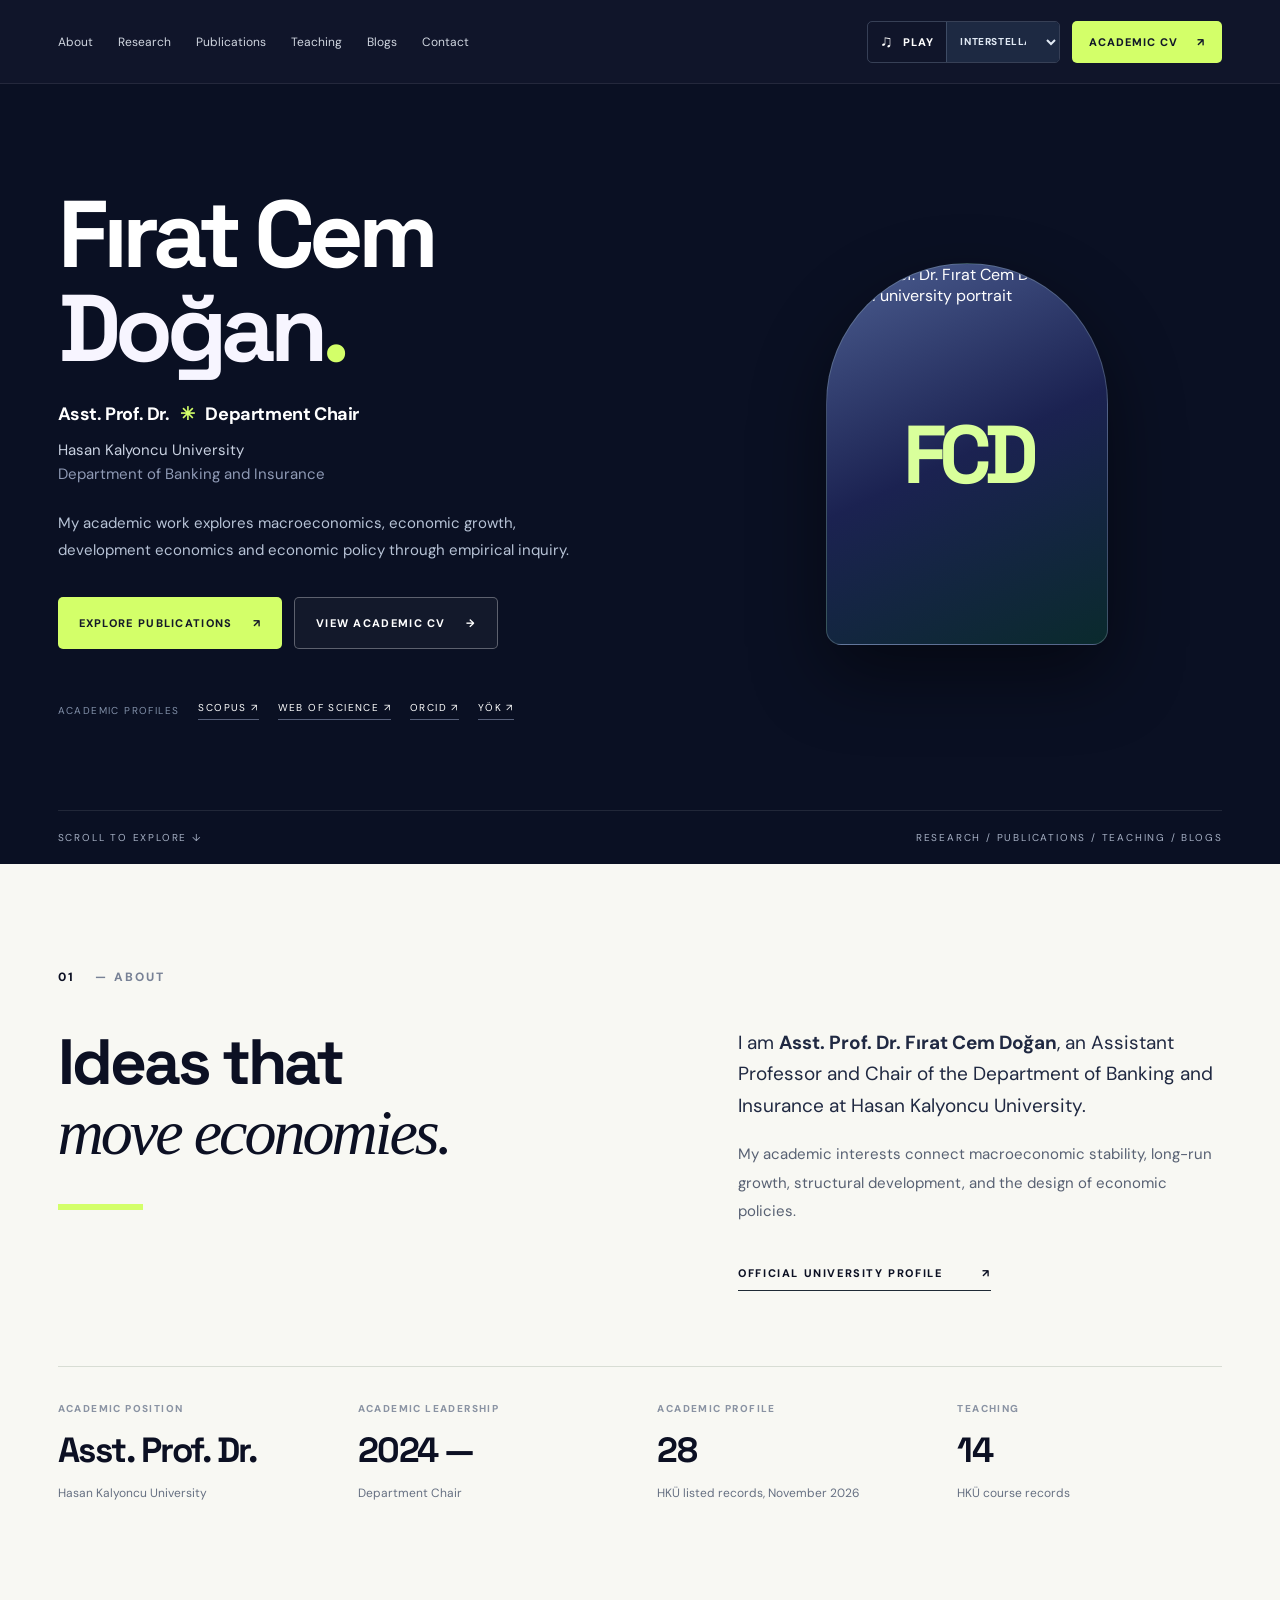
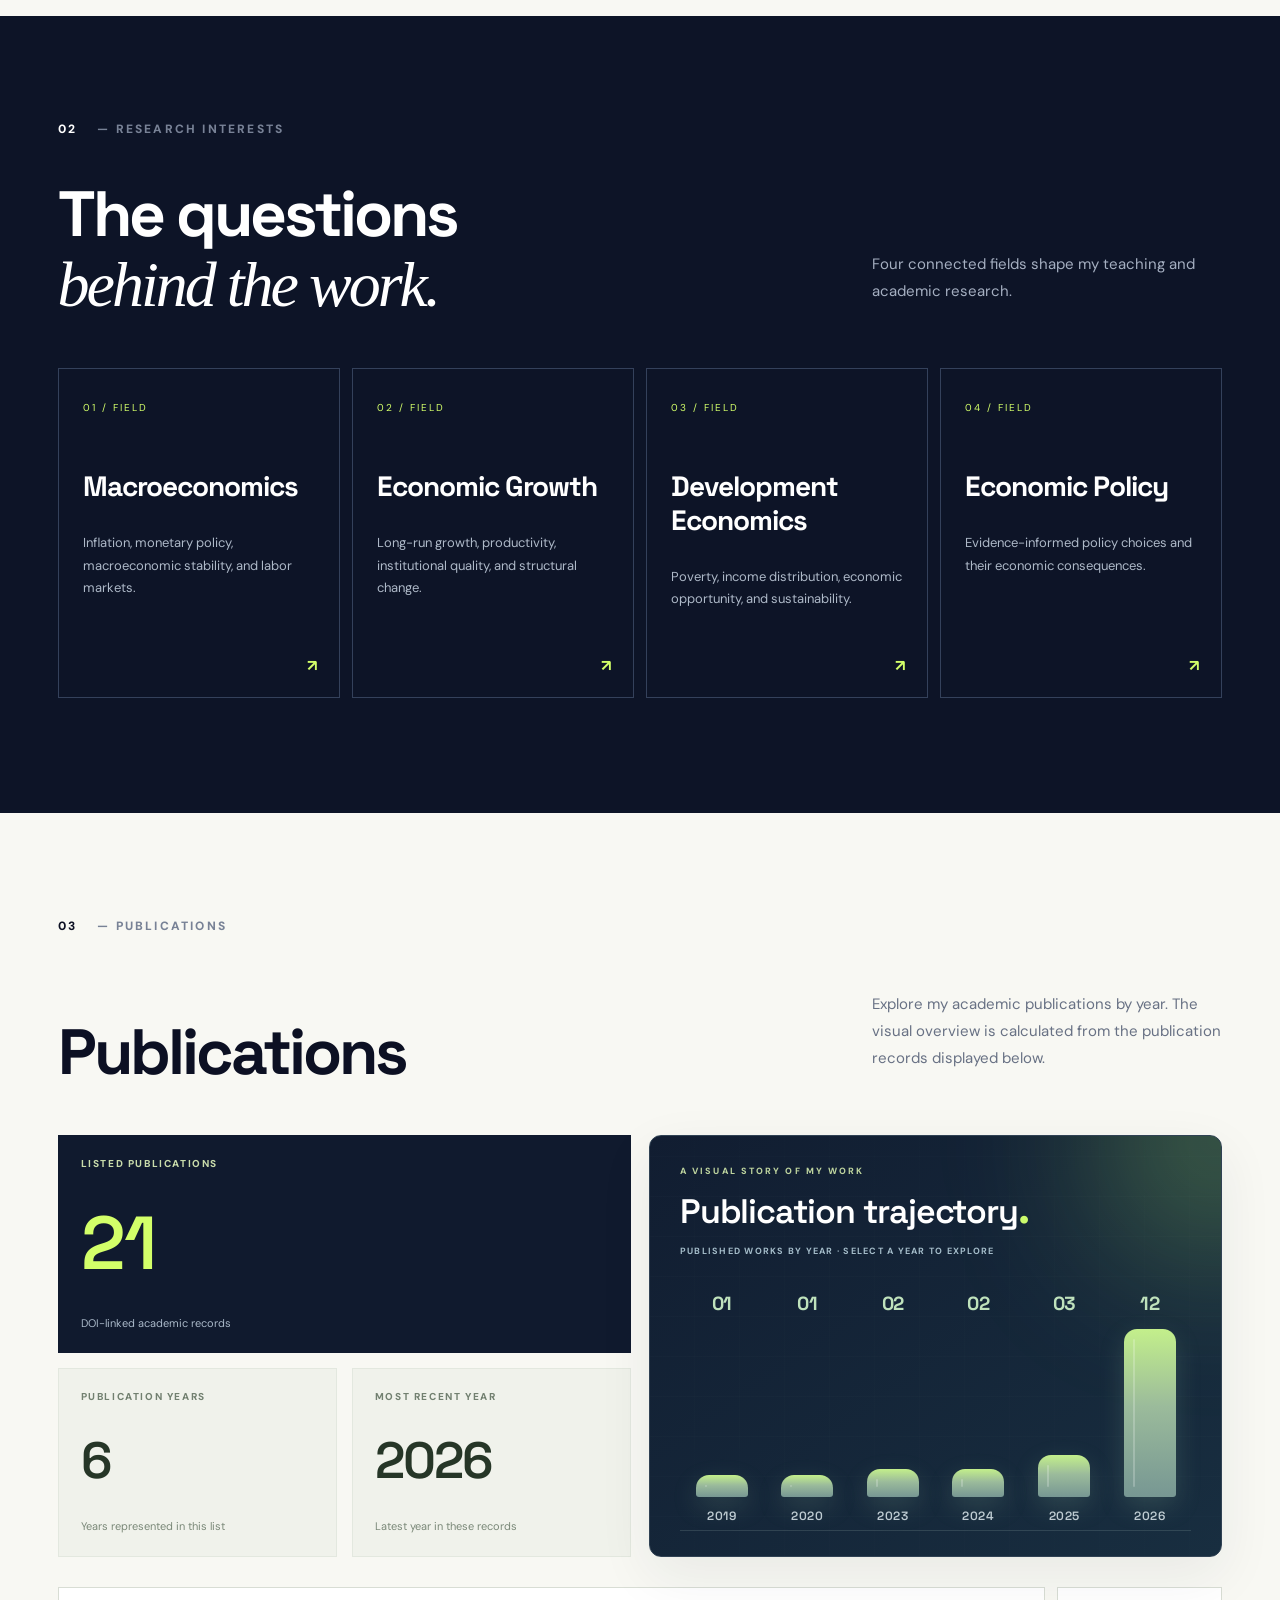
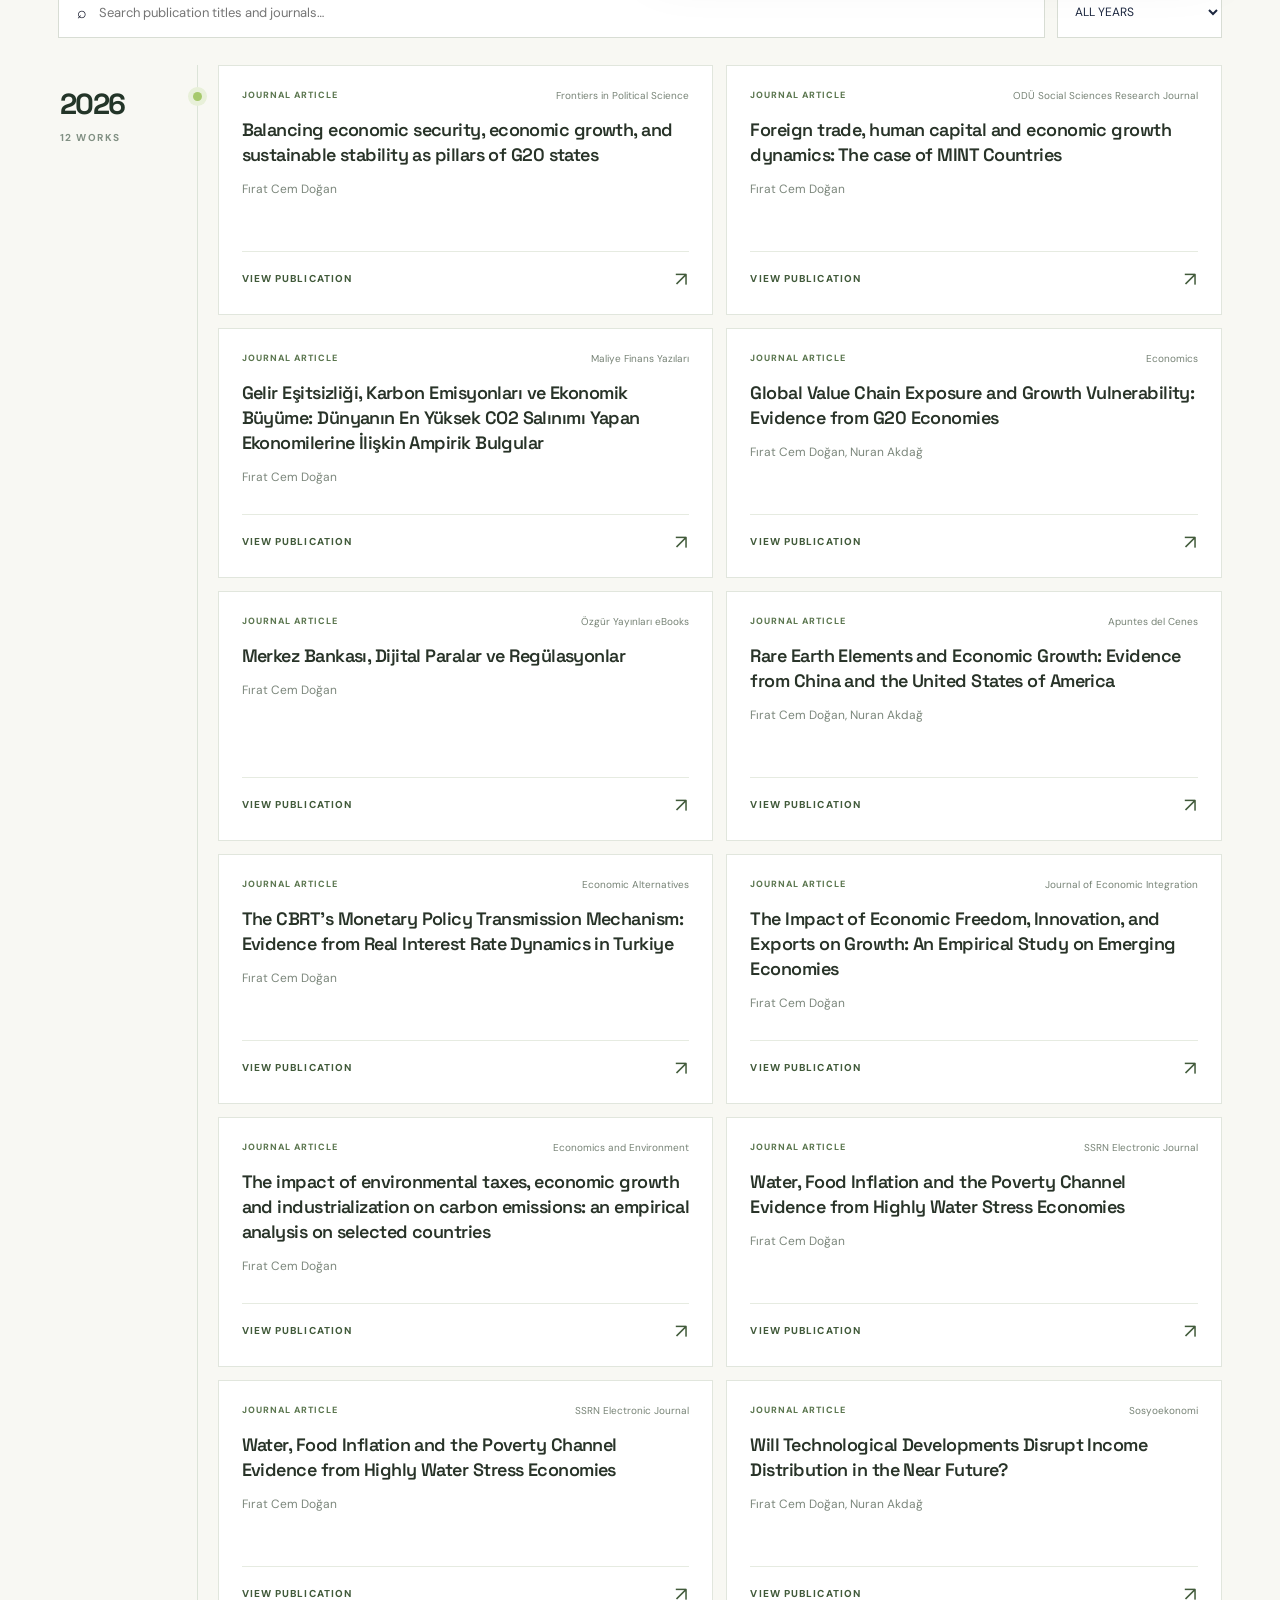
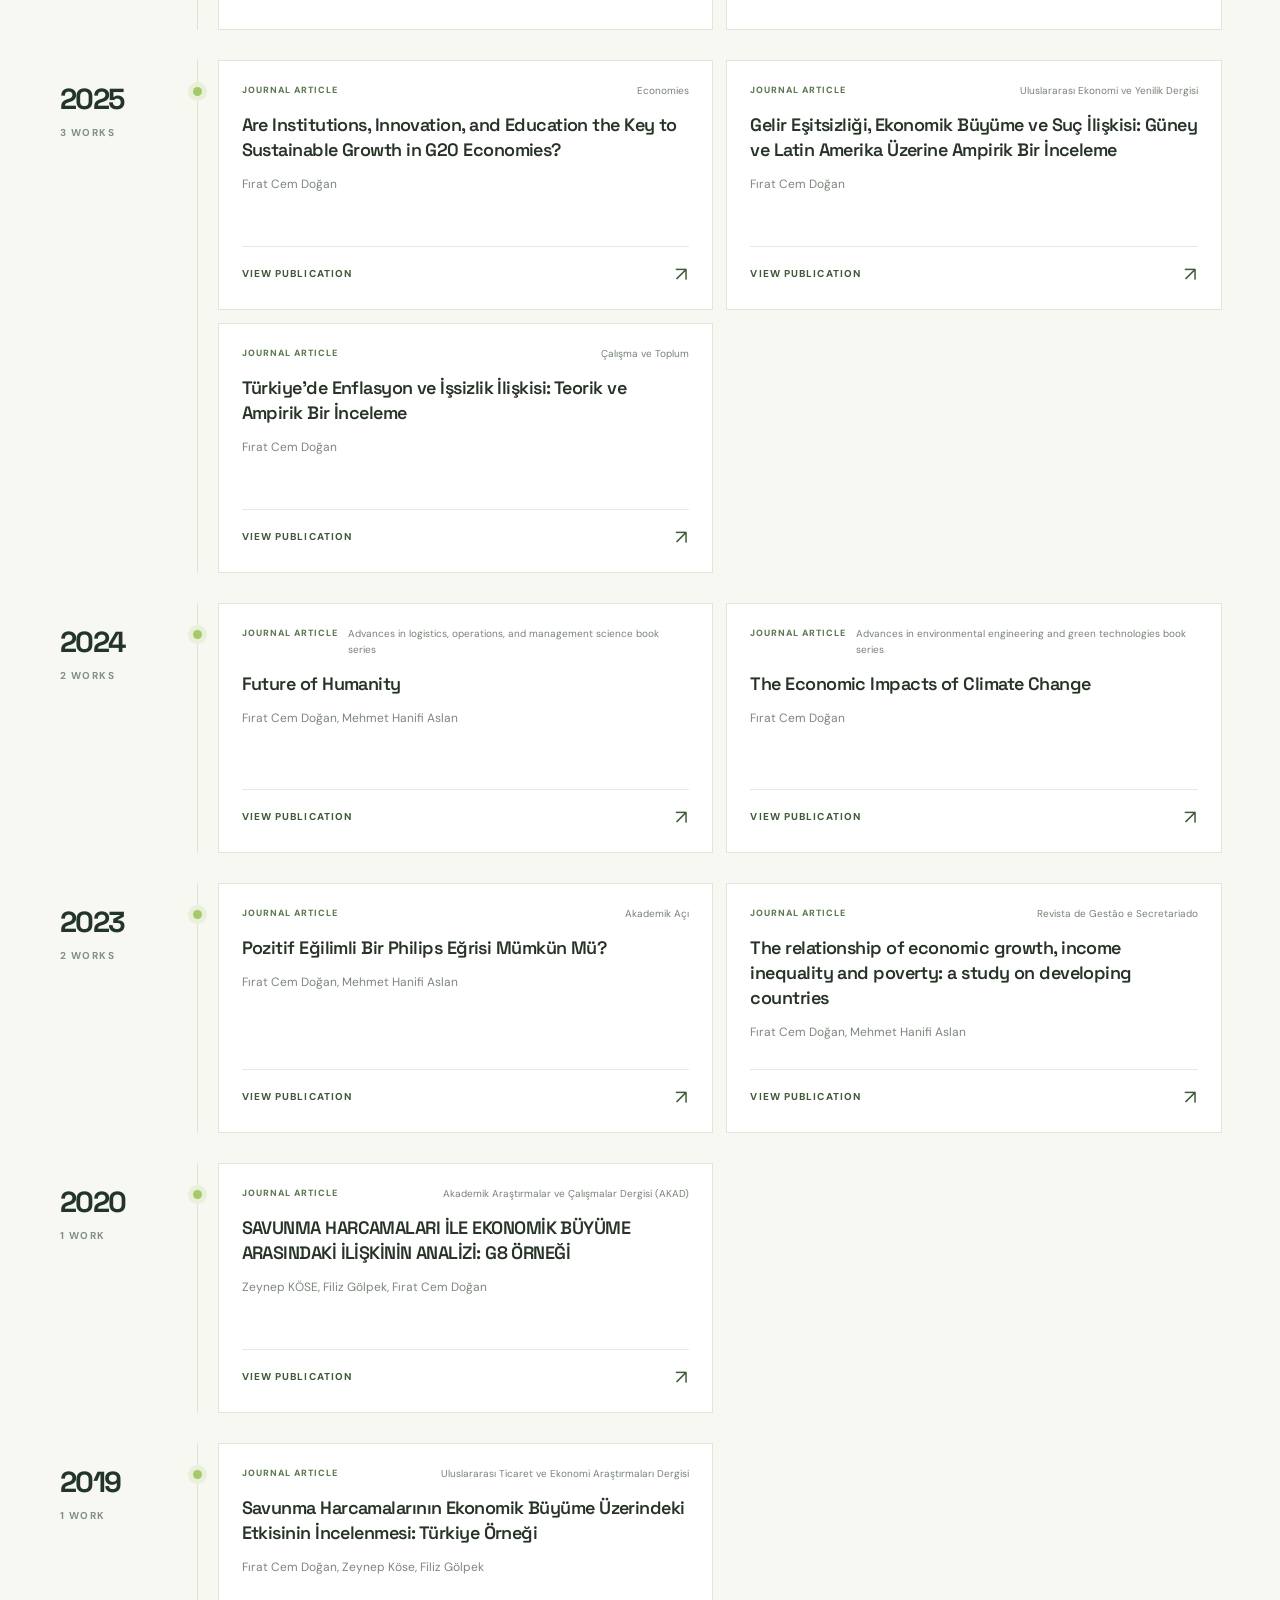
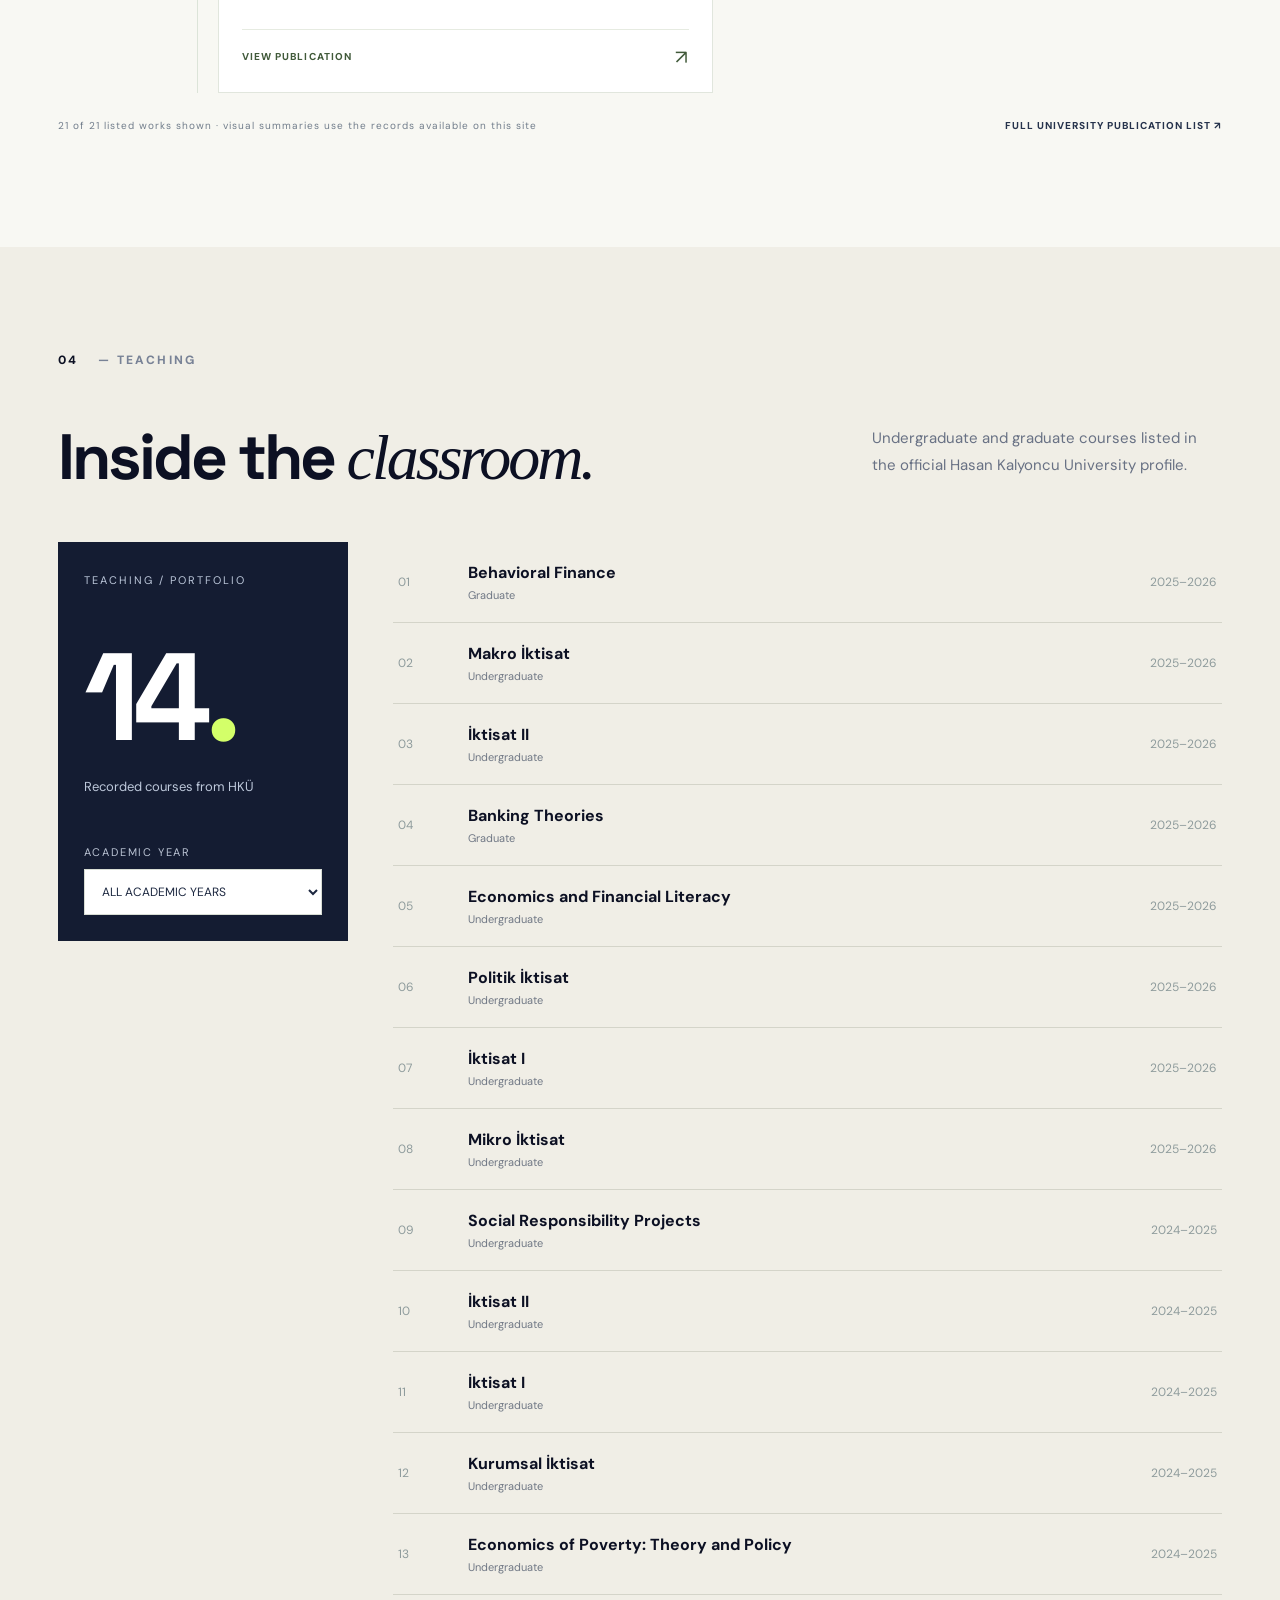
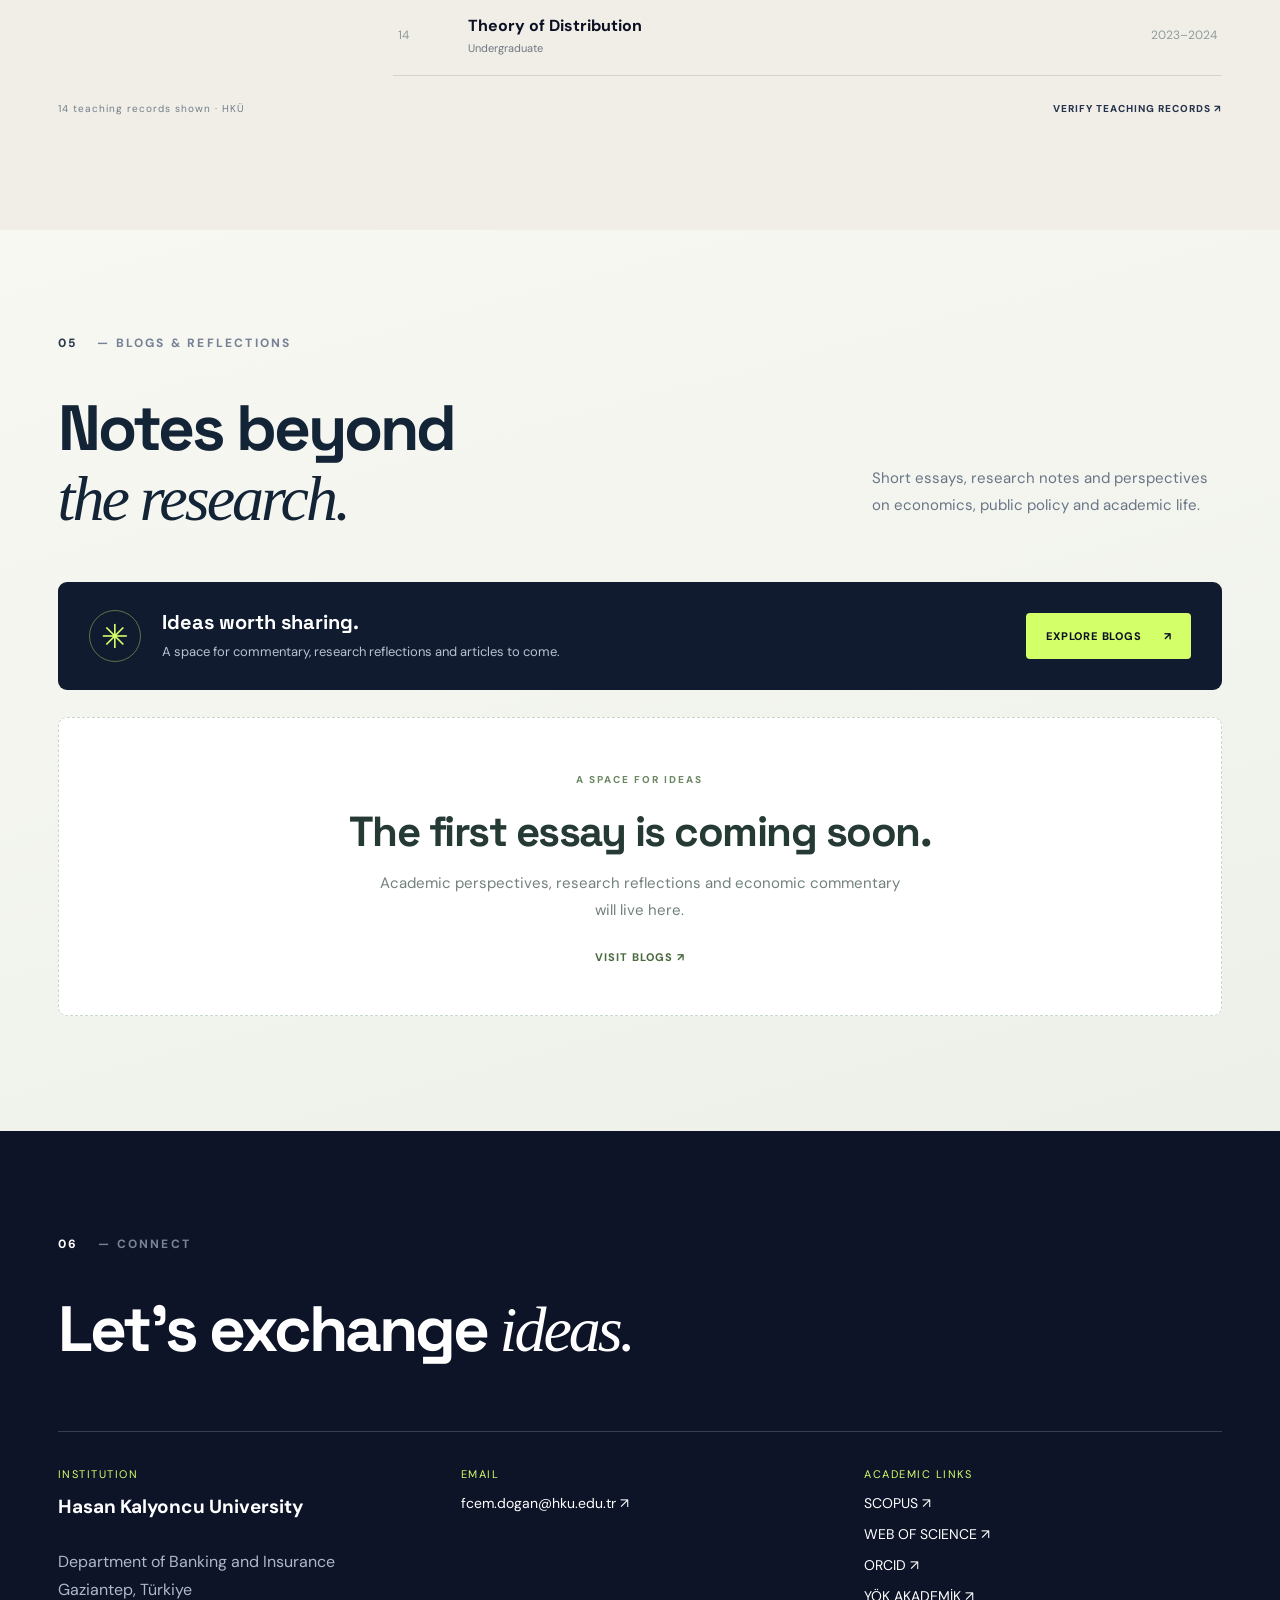
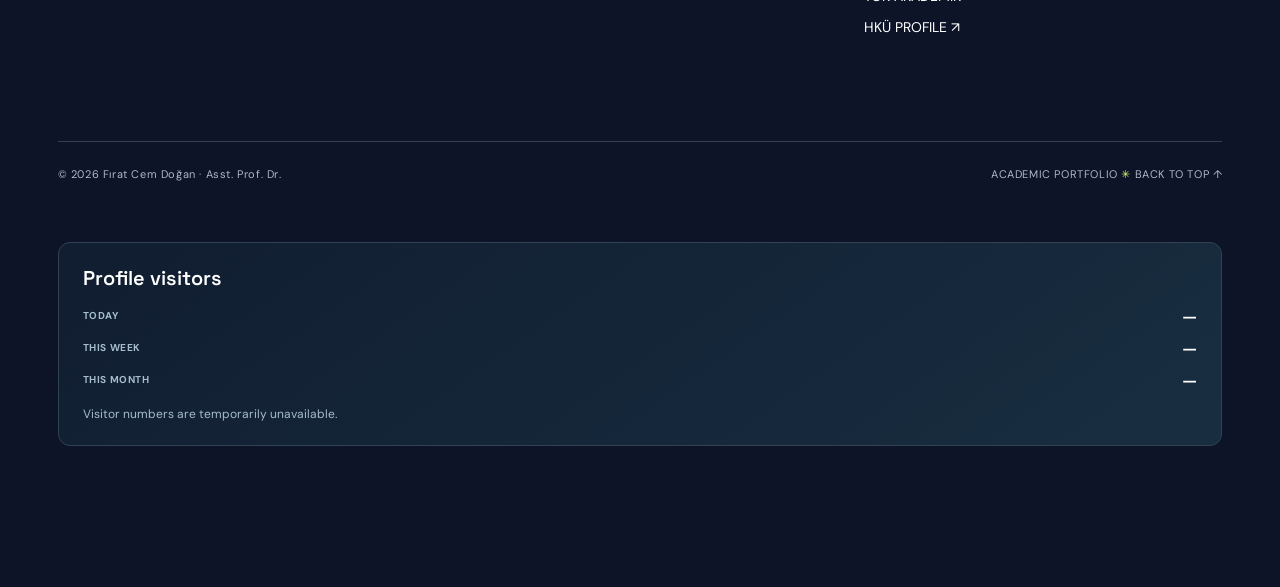
==== index.html @ 66ee0d3c "Load fixed music player JS and bust cached broken version" ====
<!doctype html>
<html lang="en">
<head>
<meta name="google-site-verification" content="te2iI8jyNveRZwnqErzmOsyFJAGoE9gPEkMAhG-TPKo" />
<meta name="google-site-verification" content="xPeYLxU_WYIyaUqtL8Z0Dt17U84kqipr0M5fNhcpxKg" />
<link rel="canonical" href="https://firatcemdogan.com/">
<meta name="robots" content="index,follow,max-image-preview:large">
<meta property="og:type" content="profile">
<meta property="og:url" content="https://firatcemdogan.com/">
<meta property="og:title" content="Fırat Cem Doğan | Academic Website | Hasan Kalyoncu University">
<meta property="og:description" content="Academic publications, research, teaching and CV of Asst. Prof. Dr. Fırat Cem Doğan.">

<meta charset="utf-8"><meta name="viewport" content="width=device-width,initial-scale=1">
<meta name="theme-color" content="#0b1022">
<meta name="description" content="Asst. Prof. Dr. Fırat Cem Doğan — Assistant Professor and Department Chair at Hasan Kalyoncu University. Publications, teaching and academic CV.">
<title>Fırat Cem Doğan | Academic Website | Hasan Kalyoncu University</title>
<link rel="icon" href="assets/favicon.svg" type="image/svg+xml">
<link rel="preconnect" href="https://fonts.googleapis.com"><link rel="preconnect" href="https://fonts.gstatic.com" crossorigin>
<link href="https://fonts.googleapis.com/css2?family=DM+Sans:wght@400;500;600;700;800&family=Space+Grotesk:wght@400;500;600;700&display=swap" rel="stylesheet">
<link rel="stylesheet" href="styles.css?v=youtube-music"><script src="site.js?v=streaming-mp3-1" defer></script><script src="analytics.js?v=3" defer></script><script src="blog-preview.js?v=1" defer></script>
<script type="application/ld+json">{"@context":"https://schema.org","@graph":[{"@type":"ProfilePage","@id":"https://firatcemdogan.com/#profile","url":"https://firatcemdogan.com/","name":"Fırat Cem Doğan | Academic Website","mainEntity":{"@id":"https://firatcemdogan.com/#person"},"isPartOf":{"@id":"https://firatcemdogan.com/#website"}},{"@type":"Person","@id":"https://firatcemdogan.com/#person","name":"Fırat Cem Doğan","honorificPrefix":"Asst. Prof. Dr.","jobTitle":"Assistant Professor and Department Chair","url":"https://firatcemdogan.com/","description":"Assistant Professor and Department Chair at Hasan Kalyoncu University. Research in macroeconomics, economic growth, development economics, and economic policy.","worksFor":{"@type":"CollegeOrUniversity","name":"Hasan Kalyoncu University","url":"https://www.hku.edu.tr/"},"affiliation":{"@type":"CollegeOrUniversity","name":"Hasan Kalyoncu University"},"knowsAbout":["Macroeconomics","Economic Growth","Development Economics","Economic Policy"],"sameAs":["https://profil.hku.edu.tr/akademik/firat-cem-dogan/","https://www.scopus.com/authid/detail.uri?authorId=59063154900","https://orcid.org/0000-0002-2398-1484","https://www.webofscience.com/wos/author/record/ITV-3612-2023","https://akademik.yok.gov.tr/academician-details?authorGuidId=477B29C74BDA99ED"]},{"@type":"WebSite","@id":"https://firatcemdogan.com/#website","url":"https://firatcemdogan.com/","name":"Fırat Cem Doğan — Academic Website","inLanguage":"en","author":{"@id":"https://firatcemdogan.com/#person"}}]}</script>
</head>
<body>
<a class="skip" href="#main">Skip to content</a>

<header class="nav">
<div class="wrap navrow">

<nav id="menu" aria-label="Main navigation"><a href="#about">About</a><a href="#research">Research</a><a href="#publications">Publications</a><a href="#teaching">Teaching</a><a href="#blogs">Blogs</a><a href="#contact">Contact</a></nav>
<div class="navright"><div class="classical-music-controls"><button type="button" id="piano-toggle" class="piano-toggle" aria-pressed="false"><span class="piano-icon" aria-hidden="true">♫</span><span id="music-status">PLAY</span></button><select id="music-track" class="music-track" aria-label="Select background music"><option value="interstellar">INTERSTELLAR</option><option value="valse">VALSE</option></select></div><a class="navcv" href="cv.html">ACADEMIC CV <span>↗</span></a><button id="menubtn" aria-label="Toggle menu" aria-expanded="false">☰</button></div>
</div></header>
<main id="main">
<section class="hero" id="home">

<div class="wrap hero-grid">
<div class="hero-left">


<h1>Fırat Cem<br><span>Doğan<span class="dot">.</span></span></h1>
<div class="role">Asst. Prof. Dr. <span class="star">✳</span> Department Chair</div>
<p class="university">Hasan Kalyoncu University<br><span>Department of Banking and Insurance</span></p>
<p class="tagline">My academic work explores macroeconomics, economic growth, development economics and economic policy through empirical inquiry.</p>
<div class="hero-actions"><a href="#publications" class="primary">EXPLORE PUBLICATIONS <span>↗</span></a><a href="cv.html" class="secondary">VIEW ACADEMIC CV <span>→</span></a></div>
<div class="hero-links"><span>ACADEMIC PROFILES</span><a target="_blank" rel="noopener noreferrer" href="https://www.scopus.com/authid/detail.uri?authorId=59063154900">SCOPUS ↗</a><a target="_blank" rel="noopener noreferrer" href="https://www.webofscience.com/wos/author/record/ITV-3612-2023">WEB OF SCIENCE ↗</a><a target="_blank" rel="noopener noreferrer" href="https://orcid.org/0000-0002-2398-1484">ORCID ↗</a><a target="_blank" rel="noopener noreferrer" href="https://akademik.yok.gov.tr/academician-details?authorGuidId=477B29C74BDA99ED">YÖK ↗</a></div>
</div>
<div class="hero-right">
  <div class="portrait">
    <img src="https://profil.hku.edu.tr/wp-content/uploads/firat-cem-dogan-3129ed2e.jpg"
         data-fallback-src="https://profil.hku.edu.tr/wp-content/uploads/firat-cem-dogan.jpg"
         alt="Asst. Prof. Dr. Fırat Cem Doğan — official university portrait" referrerpolicy="no-referrer">
  </div>
</div>
</div><div class="wrap hero-footer"><span>SCROLL TO EXPLORE ↓</span><span>RESEARCH / PUBLICATIONS / TEACHING / BLOGS</span></div>
</section>
<section id="about" class="section light"><div class="wrap">
<div class="section-index">01 <span>— ABOUT</span></div>
<div class="about-grid"><div><h2>Ideas that<br><em>move economies.</em></h2><div class="underline"></div></div>
<div class="about-copy"><p class="large">I am <strong>Asst. Prof. Dr. Fırat Cem Doğan</strong>, an Assistant Professor and Chair of the Department of Banking and Insurance at Hasan Kalyoncu University.</p><p>My academic interests connect macroeconomic stability, long-run growth, structural development, and the design of economic policies.</p><a class="textlink" href="https://profil.hku.edu.tr/akademik/firat-cem-dogan/" target="_blank" rel="noopener noreferrer">OFFICIAL UNIVERSITY PROFILE <span>↗</span></a></div></div>
<div class="stat-grid"><div><small>ACADEMIC POSITION</small><strong>Asst. Prof. Dr.</strong><span>Hasan Kalyoncu University</span></div><div><small>ACADEMIC LEADERSHIP</small><strong>2024 —</strong><span>Department Chair</span></div><div><small>ACADEMIC PROFILE</small><strong>28</strong><span>HKÜ listed records, November 2026</span></div><div><small>TEACHING</small><strong>14</strong><span>HKÜ course records</span></div></div></div></section>
<section id="research" class="section dark"><div class="wrap"><div class="section-index">02 <span>— RESEARCH INTERESTS</span></div><div class="split-head"><h2>The questions<br><em>behind the work.</em></h2><p>Four connected fields shape my teaching and academic research.</p></div>
<div class="interest-grid">
<div class="interest"><span>01 / FIELD</span><h3>Macroeconomics</h3><p>Inflation, monetary policy, macroeconomic stability, and labor markets.</p><b>↗</b></div>
<div class="interest"><span>02 / FIELD</span><h3>Economic Growth</h3><p>Long-run growth, productivity, institutional quality, and structural change.</p><b>↗</b></div>
<div class="interest"><span>03 / FIELD</span><h3>Development Economics</h3><p>Poverty, income distribution, economic opportunity, and sustainability.</p><b>↗</b></div>
<div class="interest"><span>04 / FIELD</span><h3>Economic Policy</h3><p>Evidence-informed policy choices and their economic consequences.</p><b>↗</b></div></div>
</div></section>
<section id="publications" class="section light"><div class="wrap"><div class="section-index">03 <span>— PUBLICATIONS</span></div><div class="split-head darkhead"><h2>Publications</h2><p>Explore my academic publications by year. The visual overview is calculated from the publication records displayed below.</p></div>
<div class="pub-overview" aria-label="Publication overview"><div class="pub-metrics" id="pub-metrics" aria-live="polite"><span>Loading publication records…</span></div><div class="pub-chart"><div class="pub-chart-head"><span class="chart-kicker">A VISUAL STORY OF MY WORK</span><strong>Publication trajectory<span class="chart-period">.</span></strong><span class="chart-subtitle">PUBLISHED WORKS BY YEAR · SELECT A YEAR TO EXPLORE</span></div><div id="pub-year-bars" class="pub-year-bars" role="group" aria-label="Filter publications by year using annual counts"></div></div></div>
<div class="controls"><label class="search"><span>⌕</span><input id="pubsearch" type="search" placeholder="Search publication titles and journals…" aria-label="Search publications"></label><select id="yearfilter" aria-label="Filter publications by year"><option value="all">ALL YEARS</option></select></div>
<div id="publication-list" class="publication-list pub-timeline"><p class="placeholder">Loading verified academic records…</p></div>
<div class="bottomline"><span id="pubstatus">Source: HKÜ / ORCID-matched OpenAlex</span><a target="_blank" rel="noopener noreferrer" href="https://profil.hku.edu.tr/akademik/firat-cem-dogan/">FULL UNIVERSITY PUBLICATION LIST ↗</a></div>
</div></section>
<section id="teaching" class="section cream"><div class="wrap"><div class="section-index">04 <span>— TEACHING</span></div><div class="split-head darkhead"><h2>Inside the <em>classroom.</em></h2><p>Undergraduate and graduate courses listed in the official Hasan Kalyoncu University profile.</p></div>
<div class="teaching-grid"><div class="teaching-panel"><span>TEACHING / PORTFOLIO</span><strong id="course-count">14<span>.</span></strong><p>Recorded courses from HKÜ</p><label for="courseyear">ACADEMIC YEAR</label><select id="courseyear"><option value="all">ALL ACADEMIC YEARS</option></select></div><div id="course-list" class="course-list"><p class="placeholder">Loading teaching records…</p></div></div><div class="bottomline"><span id="coursestatus">Source: HKÜ/YÖKSİS</span><a target="_blank" rel="noopener noreferrer" href="https://profil.hku.edu.tr/akademik/firat-cem-dogan/">VERIFY TEACHING RECORDS ↗</a></div></div></section>
<section class="section blogs-section" id="blogs"><div class="wrap">
<div class="section-index">05 <span>— BLOGS & REFLECTIONS</span></div>
<div class="split-head darkhead"><h2>Notes beyond<br><em>the research.</em></h2>
<p>Short essays, research notes and perspectives on economics, public policy and academic life.</p></div>
<div class="blog-intro"><span class="blog-intro-mark" aria-hidden="true">✳</span><div><strong>Ideas worth sharing.</strong><p>A space for commentary, research reflections and articles to come.</p></div><a href="blogs.html" class="blog-all-link">EXPLORE BLOGS <span>↗</span></a></div>
<div id="blog-preview" class="blog-preview" aria-live="polite"><p class="blog-empty">The first blog posts will appear here.</p></div>
</div></section>
<section class="section dark contact" id="contact"><div class="wrap"><div class="section-index">06 <span>— CONNECT</span></div><h2>Let's exchange <em>ideas.</em></h2><div class="contact-grid"><div><span>INSTITUTION</span><strong>Hasan Kalyoncu University</strong><p>Department of Banking and Insurance<br>Gaziantep, Türkiye</p></div><div><span>EMAIL</span><a href="mailto:fcem.dogan@hku.edu.tr">fcem.dogan@hku.edu.tr ↗</a></div><div><span>ACADEMIC LINKS</span><a href="https://www.scopus.com/authid/detail.uri?authorId=59063154900" target="_blank" rel="noopener noreferrer">SCOPUS ↗</a><a href="https://www.webofscience.com/wos/author/record/ITV-3612-2023" target="_blank" rel="noopener noreferrer">WEB OF SCIENCE ↗</a><a href="https://orcid.org/0000-0002-2398-1484" target="_blank" rel="noopener noreferrer">ORCID ↗</a><a href="https://akademik.yok.gov.tr/academician-details?authorGuidId=477B29C74BDA99ED" target="_blank" rel="noopener noreferrer">YÖK AKADEMİK ↗</a><a href="https://profil.hku.edu.tr/akademik/firat-cem-dogan/" target="_blank" rel="noopener noreferrer">HKÜ PROFILE ↗</a></div></div>
<footer><span>© 2026 Fırat Cem Doğan · Asst. Prof. Dr.</span><span>ACADEMIC PORTFOLIO <i>✳</i> <a href="#home">BACK TO TOP ↑</a></span></footer>
<section class="visitor-panel" id="profile-visitors" aria-labelledby="visitor-title" style="background:linear-gradient(145deg,#111d31,#182e40);color:#fff;border-color:#304254;scroll-margin-top:100px">
    <h3 id="visitor-title">Profile visitors</h3>
    <div class="visitor-chart">
    <div class="visitor-metric"><span>TODAY</span><strong id="visitors-daily" aria-live="polite">—</strong><div class="visitor-track" aria-hidden="true" hidden><span></span></div></div>
    <div class="visitor-metric"><span>THIS WEEK</span><strong id="visitors-weekly" aria-live="polite">—</strong><div class="visitor-track" aria-hidden="true" hidden><span></span></div></div>
    <div class="visitor-metric"><span>THIS MONTH</span><strong id="visitors-monthly" aria-live="polite">—</strong><div class="visitor-track" aria-hidden="true" hidden><span></span></div></div>
    </div>
    <p class="visitor-note" id="visitor-status">Visitor insights are being set up.</p>
  </section>
</div></section>
</main>
</body></html>
---- styles.css ----
:root{--ink:#0c1023;--navy:#0b1022;--navy2:#161d37;--acid:#d3ff69;--cream:#f5f3ed;--ivory:#fcfcf7;--muted:#677082;--line:#d8ddd4;--white:#fff}*{box-sizing:border-box}html{scroll-behavior:smooth}body{margin:0;font-family:"DM Sans",Arial,sans-serif;color:var(--ink);background:var(--ivory)}a{color:inherit;text-decoration:none}button,input,select{font:inherit}button{cursor:pointer}button:focus-visible,a:focus-visible,input:focus-visible,select:focus-visible{outline:3px solid #9bc94a;outline-offset:4px}.wrap{width:min(1240px,calc(100% - 9vw));margin-inline:auto}.skip{position:absolute;top:-100px;left:1em;z-index:999;padding:1em;background:white}.skip:focus{top:1em}.announcement{background:#070b19;color:#aeb9cd;font-size:10px;letter-spacing:1.7px}.smallrow{display:flex;justify-content:space-between;align-items:center;min-height:30px}.smallrow i{font-style:normal;color:var(--acid);margin:0 14px}.pulse{display:inline-block;width:8px;height:8px;border-radius:50%;background:var(--acid);margin-right:9px;box-shadow:0 0 0 5px #d3ff6922}.nav{position:sticky;top:0;z-index:20;background:#10152a;color:white;border-bottom:1px solid #ffffff15;backdrop-filter:blur(18px)}.navrow{display:flex;justify-content:space-between;align-items:center;min-height:83px;gap:20px}.brand{display:flex;align-items:center;gap:14px;letter-spacing:1.35px;font-size:12px;font-weight:800;white-space:nowrap}.brand-symbol{font-family:"Space Grotesk";font-size:32px;font-weight:700;letter-spacing:-4px}.lime{color:var(--acid)}.brand small{display:block;color:#a8b2c8;font-size:9px;font-weight:500;margin-top:5px;letter-spacing:2px}.nav nav{display:flex;gap:25px}.nav nav a{font-size:12px;color:#d0d6e0;transition:.2s}.nav nav a:hover{color:var(--acid)}.navright{display:flex;gap:12px;align-items:center}.navright button{background:transparent;color:white;border:1px solid #536078;border-radius:100px;padding:9px 13px;font-size:11px}.navcv{color:#111728;background:var(--acid);border-radius:5px;padding:14px 17px;font-size:11px;letter-spacing:1px;font-weight:800;white-space:nowrap}.navcv span{margin-left:15px}#menubtn{display:none}.hero{position:relative;min-height:760px;background:#0a1023;overflow:hidden;color:white;isolation:isolate}#network{position:absolute;inset:0;width:100%;height:100%;z-index:-2;opacity:.8}.hero-haze{position:absolute;pointer-events:none;z-index:-1;border-radius:50%;filter:blur(50px)}.haze-a{width:600px;height:600px;background:#5c4de51c;right:-40px;top:-240px}.haze-b{width:480px;height:480px;background:#3dd3a10e;left:-180px;bottom:-220px}.hero-grid{position:relative;display:grid;grid-template-columns:1.08fr .92fr;align-items:center;gap:55px;padding-top:104px;padding-bottom:90px}.hero-left{position:relative;z-index:2}.eyebrow{font-size:10px;letter-spacing:2.5px;color:#d8e0ee;font-weight:700;display:flex;align-items:center;margin-bottom:31px}.eyebrow em{color:var(--acid);font-style:normal}.title-tag{font-size:19px;color:var(--acid);letter-spacing:7px;font-weight:700;margin-bottom:10px}.hero h1{font-family:"Space Grotesk",sans-serif;font-size:clamp(67px,7.4vw,119px);line-height:.99;letter-spacing:-6px;font-weight:700;margin:0 0 26px}.hero h1>span{color:#f7f5ff}.dot{color:var(--acid)}.role{font-size:18px;font-weight:700;letter-spacing:-.4px}.star{color:var(--acid);padding:0 7px}.university{font-size:15px;line-height:1.6;color:#c9d1e1;margin:12px 0 24px}.university span{color:#8f9ab5}.tagline{max-width:550px;color:#b7c3d6;line-height:1.85;font-size:15px;margin-bottom:32px}.hero-actions{display:flex;flex-wrap:wrap;gap:12px}.hero-actions a{border-radius:5px;padding:18px 21px;display:flex;gap:20px;align-items:center;justify-content:space-between;font-size:11px;letter-spacing:1.3px;font-weight:800}.primary{background:var(--acid);color:#151a28}.primary:hover,.navcv:hover{background:#b7ef42}.secondary{background:#ffffff0a;color:white;border:1px solid #ffffff50}.secondary:hover{background:#ffffff18}.hero-links{display:flex;align-items:center;gap:19px;flex-wrap:wrap;margin-top:52px;font-size:10px;letter-spacing:1.4px}.hero-links>span{color:#8290a9}.hero-links a{color:white;border-bottom:1px solid #58617b;padding-bottom:5px}.hero-links a:hover{color:var(--acid)}.hero-right{position:relative;min-height:545px;display:grid;place-items:center}.portrait{height:490px;width:min(100%,370px);border-radius:180px 180px 16px 16px;overflow:hidden;position:relative;background:linear-gradient(155deg,#4c5e91,#1b2251 50%,#0a2a2d);border:1px solid #9bb4ba4f;box-shadow:0 30px 80px #0009}.portrait:before{content:"FCD";position:absolute;inset:0;display:grid;place-items:center;color:#d9ff9b;font-family:"Space Grotesk";font-size:110px;letter-spacing:-17px;font-weight:700}.portrait img{position:relative;width:100%;height:100%;object-fit:cover;object-position:center top;display:block}.portrait-bottom{position:absolute;bottom:0;left:0;right:0;display:flex;justify-content:space-between;padding:32px 22px 20px;background:linear-gradient(transparent,#060e23cc);font-size:10px;letter-spacing:1.5px;color:#fff}.portrait-halo{position:absolute;border-radius:50%;border:1px solid #caff6645;pointer-events:none}.halo1{width:540px;height:540px}.halo2{width:620px;height:620px;opacity:.32}.floating-tag{position:absolute;z-index:3;background:#171e38d9;backdrop-filter:blur(15px);border:1px solid #7b86a766;padding:15px 17px;border-radius:6px;font-size:11px;letter-spacing:1.3px;font-weight:700;box-shadow:0 15px 40px #0006}.floating-tag i{font-style:normal;color:var(--acid)}.mint{color:var(--acid)}.tag-one{top:70px;right:-15px;transform:rotate(5deg)}.tag-two{bottom:60px;left:-25px;transform:rotate(-5deg)}.visual-note{position:absolute;left:-12px;top:110px;display:grid;gap:6px;transform:rotate(-90deg);transform-origin:left top;color:#f3f5ff69;font-weight:800;font-size:12px;letter-spacing:3px}.hero-footer{display:flex;justify-content:space-between;padding:20px 0;border-top:1px solid #ffffff18;color:#a6b0c4;font-size:10px;letter-spacing:1.8px}.marquee{background:var(--acid);overflow:hidden;padding:17px 0;font-size:13px;font-weight:800;white-space:nowrap;letter-spacing:1.5px}.marquee>div{width:max-content;animation:marquee 45s linear infinite}.marquee b{margin:0 27px}@keyframes marquee{to{transform:translateX(-50%)}}.section{padding:105px 0 115px;scroll-margin-top:90px}.section-index{font-size:12px;font-weight:800;letter-spacing:2.2px;margin-bottom:42px}.section-index span{margin-left:15px;color:#788296}.section h2{font-family:"Space Grotesk";font-size:clamp(42px,5vw,72px);line-height:1.1;letter-spacing:-3px;font-weight:700;margin:0}.section h2 em{font-family:Georgia,serif;font-weight:400}.light{background:#f8f8f3}.dark{background:#0d1427;color:#fff}.cream{background:#f0eee6}.about-grid{display:grid;grid-template-columns:1fr .82fr;gap:90px}.about-grid h2{max-width:620px}.underline{margin-top:35px;height:6px;width:85px;background:var(--acid)}.about-copy p{font-size:15px;line-height:1.9;color:#586173}.about-copy .large{font-size:19px;line-height:1.65;color:#202942;margin-top:0}.textlink{display:inline-flex;gap:40px;border-bottom:1px solid #1f2a35;padding:10px 0;font-size:11px;font-weight:800;letter-spacing:1.6px;margin-top:15px}.stat-grid{border-top:1px solid var(--line);margin-top:75px;padding-top:35px;display:grid;grid-template-columns:repeat(4,1fr);gap:35px}.stat-grid>div{display:flex;flex-direction:column;gap:13px}.stat-grid small{font-weight:800;color:#8a93a3;letter-spacing:1.4px;font-size:10px}.stat-grid strong{font-family:"Space Grotesk";font-size:35px;letter-spacing:-1.5px}.stat-grid span{font-size:12px;color:#667082}.split-head{display:flex;justify-content:space-between;align-items:end;gap:80px;margin-bottom:48px}.split-head h2{max-width:740px}.split-head>p{width:min(350px,100%);font-size:15px;color:#a5afc1;line-height:1.8}.darkhead>p{color:#687184}.interest-grid{display:grid;grid-template-columns:repeat(4,1fr);gap:12px}.interest{border:1px solid #34415b;min-height:330px;padding:26px 24px;position:relative;transition:background .25s,transform .25s}.interest:hover{background:#1d2b44;transform:translateY(-6px)}.interest>span{color:var(--acid);font-size:10px;letter-spacing:2px}.interest h3{font-size:28px;font-family:"Space Grotesk";line-height:1.2;letter-spacing:-1px;margin-top:54px}.interest p{font-size:13px;line-height:1.75;color:#aeb9c8}.interest b{position:absolute;bottom:21px;right:22px;color:var(--acid)}.controls{display:flex;gap:12px;margin:30px 0 16px}.search{flex:1;border:1px solid var(--line);background:#fff;padding:14px 18px;display:flex;gap:10px;align-items:center}.search input{width:100%;border:0;background:transparent;outline:0;font-size:13px}.controls select,.teaching-panel select{border:1px solid var(--line);background:white;padding:13px;color:#1d2840;font-size:12px;min-width:165px}.publication{display:grid;grid-template-columns:120px 1fr 60px;gap:30px;align-items:start;border-bottom:1px solid #d9dcd8;padding:26px 10px}.publication:hover{background:#edf2df}.publication-year{font-family:"Space Grotesk";font-weight:700;font-size:14px;color:#506075}.publication h3{font-size:22px;letter-spacing:-.5px;line-height:1.35;margin:6px 0 8px}.publication .journal{color:#697485;font-size:12px;letter-spacing:.2px}.publication .authors{font-size:13px;color:#455064}.publication>a{font-size:29px;color:#41652c;justify-self:end}.placeholder{color:#687487;font-style:italic}.bottomline{display:flex;justify-content:space-between;align-items:center;gap:20px;padding-top:26px;font-size:10px;letter-spacing:1px;color:#717d8b}.bottomline a{font-weight:800;color:#26334c}.teaching-grid{display:grid;grid-template-columns:290px 1fr;gap:45px}.teaching-panel{background:#141c32;color:white;padding:26px;align-self:start}.teaching-panel>span{font-size:11px;letter-spacing:2px;color:#bcc7da}.teaching-panel strong{display:block;font-family:"Space Grotesk";font-size:124px;line-height:1.1;letter-spacing:-7px;margin-top:40px}.teaching-panel strong span{color:var(--acid)}.teaching-panel p{font-size:13px;color:#bec9db}.teaching-panel label{display:block;font-size:11px;letter-spacing:1.8px;color:#bbc4d4;margin:50px 0 10px}.teaching-panel select{width:100%}.course{display:grid;grid-template-columns:50px 1fr auto;gap:20px;align-items:center;padding:20px 5px;border-bottom:1px solid #d4d4c9}.course>span{color:#8e9b9c;font-size:12px}.course strong{font-size:16px}.course small{display:block;font-size:11px;color:#707885;margin-top:5px}.course-year{font-size:11px;color:#647181}.contact h2{margin-bottom:65px}.contact-grid{border-top:1px solid #364053;padding-top:35px;display:grid;grid-template-columns:repeat(3,1fr);gap:45px}.contact-grid>div{display:flex;flex-direction:column;gap:13px}.contact-grid span{color:var(--acid);font-size:11px;letter-spacing:1.5px}.contact-grid strong{font-size:19px}.contact-grid p{color:#adb8c9;line-height:1.8}.contact-grid a{font-size:14px}.contact-grid a:hover{color:var(--acid)}footer{border-top:1px solid #364053;padding:25px 0;margin-top:105px;display:flex;justify-content:space-between;font-size:11px;letter-spacing:.6px;color:#adb8c8}footer i{color:var(--acid);font-style:normal}@media(max-width:1080px){.nav nav{gap:14px}.nav nav a{font-size:11px}.hero h1{font-size:clamp(58px,7vw,92px)}.hero-grid{gap:15px}.hero-right{transform:scale(.83)}.interest-grid{grid-template-columns:repeat(2,1fr)}}@media(max-width:800px){.wrap{width:min(100% - 36px,650px)}.smallrow{font-size:8px}.smallrow span:last-child{display:none}.navrow{min-height:70px}.nav nav{display:none;position:absolute;top:70px;left:0;right:0;background:#121a30;padding:25px;flex-direction:column}.nav nav.open{display:flex}#menubtn{display:block}.navcv{padding:12px;font-size:10px}.navright{gap:7px}.hero-grid{grid-template-columns:1fr;padding-top:70px;padding-bottom:45px}.hero h1{font-size:clamp(64px,15vw,106px)}.hero-right{min-height:520px;transform:none}.portrait{height:425px;width:320px}.halo1{width:440px;height:440px}.halo2{width:510px;height:510px}.tag-one{right:0}.tag-two{left:0}.hero-footer span:last-child{display:none}.about-grid{grid-template-columns:1fr;gap:24px}.stat-grid{grid-template-columns:repeat(2,1fr)}.split-head{display:block}.split-head p{width:100%;max-width:550px;margin-top:25px}.teaching-grid{grid-template-columns:1fr}.teaching-panel strong{font-size:85px}.teaching-panel label{margin-top:24px}.interest{min-height:260px}.contact-grid{grid-template-columns:1fr}.publication{grid-template-columns:60px 1fr 25px;gap:14px}}@media(max-width:500px){.hero h1{font-size:clamp(56px,13vw,72px);letter-spacing:-4px}.title-tag{font-size:13px;letter-spacing:5px}.role{font-size:14px}.university{font-size:13px}.hero-links{gap:12px}.hero-links>span{width:100%}.navright #sound{display:none}.brand{font-size:10px}.brand-symbol{font-size:28px}.navcv{font-size:9px}.hero-right{min-height:460px}.portrait{width:270px;height:375px}.halo1{width:360px;height:360px}.halo2{width:410px;height:410px}.floating-tag{font-size:8px;padding:12px}.visual-note{display:none}.section{padding:76px 0}.section h2{font-size:43px;letter-spacing:-2px}.stat-grid{gap:24px}.stat-grid strong{font-size:26px}.interest-grid{grid-template-columns:1fr}.interest{min-height:220px}.interest h3{margin-top:30px}.controls{flex-direction:column}.publication{grid-template-columns:1fr 25px}.publication-year{grid-column:1/-1}.publication h3{font-size:18px}.course{grid-template-columns:24px 1fr;gap:10px}.course-year{grid-column:2}.bottomline,footer{flex-direction:column;align-items:start}}@media(prefers-reduced-motion:reduce){html{scroll-behavior:auto}.marquee>div{animation:none}*{transition-duration:0s!important}}

/* Medium-size, uncluttered official portrait; final color theme to be selected later. */
.hero-right{min-height:445px}.portrait{width:min(100%,300px);height:390px;border-radius:26px;box-shadow:0 22px 58px #0005}.portrait:before{font-size:76px;letter-spacing:-9px}@media(max-width:800px){.hero-right{min-height:395px}.portrait{width:270px;height:355px}}@media(max-width:500px){.hero-right{min-height:345px}.portrait{width:245px;height:315px}}

/* Restored original midnight-blue academic visual identity; medium arched portrait. */
.hero-right{min-height:445px}
.portrait{width:min(100%,310px);height:410px;border-radius:155px 155px 16px 16px;box-shadow:0 30px 75px #0007}
.portrait:before{font-size:82px;letter-spacing:-8px}
@media(max-width:800px){.hero-right{min-height:420px}.portrait{width:280px;height:370px;border-radius:145px 145px 12px 12px}}
@media(max-width:500px){.hero-right{min-height:335px}.portrait{width:245px;height:320px;border-radius:123px 123px 12px 12px}}


/* Publication timeline + opt-in original relaxing piano */
.navrow{justify-content:flex-end}
.nav nav{margin-right:auto}
.navright{margin-left:auto}
.piano-toggle{display:inline-flex;align-items:center;justify-content:center;gap:9px;background:#1d2942;color:#d7ff8a;border:1px solid #71809a66;border-radius:5px;padding:13px 15px;font-size:10px;font-weight:800;letter-spacing:1.1px;white-space:nowrap;transition:background .2s,border-color .2s}
.piano-toggle:hover,.piano-toggle[aria-pressed="true"]{background:#d3ff69;color:#10182b;border-color:#d3ff69}
.piano-icon{font-size:17px;font-weight:500;line-height:.8}
.pub-overview{display:grid;grid-template-columns:minmax(270px,1fr) minmax(330px,1fr);gap:18px;margin:38px 0 30px}
.pub-metrics{display:grid;grid-template-columns:repeat(2,minmax(0,1fr));gap:15px}
.pub-metric{background:#f0f2eb;border:1px solid #e3e8df;padding:21px 22px;display:flex;flex-direction:column;justify-content:space-between;min-height:137px}
.pub-metric:first-child{grid-column:1/-1;min-height:166px;background:#101a2e;border-color:#101a2e;color:#fff}
.pub-metric>span{font-size:10px;font-weight:800;letter-spacing:1.6px;color:#728070}
.pub-metric:first-child>span{color:#c9dcab}
.pub-metric strong{font-family:"Space Grotesk",sans-serif;font-size:51px;font-weight:600;line-height:1.1;letter-spacing:-2px;color:#263627}
.pub-metric:first-child strong{color:#d3ff69;font-size:75px}
.pub-metric small{font-size:11px;color:#7a8878;line-height:1.4}
.pub-metric:first-child small{color:#aab9c9}
.pub-chart{background:#f7f8f2;border:1px solid #e0e5dc;padding:25px 26px}
.pub-chart-head{display:flex;flex-direction:column;gap:7px;margin-bottom:21px}
.pub-chart-head strong{font-family:"Space Grotesk";font-size:21px;letter-spacing:-.8px;color:#263627}
.pub-chart-head span{font-size:10px;letter-spacing:1.2px;color:#8a9488;font-weight:700}
.pub-year-bars{display:grid;gap:13px}
.pub-year-row{display:grid;grid-template-columns:52px minmax(0,1fr) 28px;gap:13px;align-items:center;padding:4px 3px;background:transparent;border:0;width:100%;cursor:pointer;text-align:left;color:#304033}
.pub-year-row:hover .pub-bar-fill,.pub-year-row.is-active .pub-bar-fill{background:#a8d751}
.pub-year-row.is-active .pub-bar-label{color:#608021}
.pub-bar-label{font-family:"Space Grotesk";font-size:13px;font-weight:700}
.pub-bar-track{display:block;background:#e2e7db;height:12px;overflow:hidden;border-radius:2px}
.pub-bar-fill{display:block;height:100%;background:linear-gradient(90deg,#576e5d,#9fb99f);transition:width .45s,background .2s}
.pub-bar-count{font-family:"Space Grotesk";color:#536b59;text-align:right;font-size:13px;font-weight:700}
.pub-timeline{margin-top:27px;display:grid;gap:30px}
.pub-era{display:grid;grid-template-columns:140px minmax(0,1fr);gap:20px;align-items:stretch}
.pub-era-heading{position:relative;border-right:1px solid #dce4d8;padding:20px 20px 18px 2px;display:flex;flex-direction:column;gap:9px}
.pub-era-heading:after{position:absolute;content:"";width:9px;height:9px;right:-5px;top:27px;background:#a6c96c;border-radius:50%;box-shadow:0 0 0 5px #e8f0d9}
.pub-era-heading strong{font-family:"Space Grotesk";font-size:29px;color:#233528;letter-spacing:-1.5px}
.pub-era-heading span{font-size:10px;color:#819083;letter-spacing:1.5px;font-weight:700}
.pub-era-items{display:grid;grid-template-columns:repeat(2,minmax(0,1fr));gap:13px}
.pub-card{display:flex;flex-direction:column;gap:13px;min-height:250px;padding:22px 23px;background:#fff;border:1px solid #e1e6dd;transition:border-color .2s,transform .2s,box-shadow .2s}
.pub-card:hover{border-color:#b4c99e;transform:translateY(-3px);box-shadow:0 14px 28px #24351c0b}
.pub-card-meta{display:flex;justify-content:space-between;gap:10px;align-items:start;color:#778376;font-size:10px;line-height:1.6}
.pub-kind{white-space:nowrap;font-size:9px;color:#5b764f;font-weight:800;letter-spacing:1px}
.pub-card h3{font-family:"Space Grotesk";font-size:18px;line-height:1.4;font-weight:600;color:#283328;letter-spacing:-.55px;margin:0}
.pub-card p{font-size:12px;color:#7c877c;line-height:1.6;margin:0 0 2px}
.pub-doi{font-size:10px;font-weight:800;color:#415a3a;border-top:1px solid #e6ebe1;padding-top:14px;margin-top:auto;letter-spacing:1.1px;display:flex;justify-content:space-between;align-items:center}
.pub-doi span{font-size:20px;font-weight:400}
.pub-doi:hover{color:#7ca634}
@media(max-width:1080px){.pub-overview{grid-template-columns:1fr 1fr}.pub-card h3{font-size:16px}.pub-era{grid-template-columns:110px 1fr}.pub-era-items{grid-template-columns:1fr}.pub-card{min-height:180px}}
@media(max-width:800px){.navrow{justify-content:flex-end}.navright{margin-left:auto}.pub-overview{grid-template-columns:1fr}.pub-metrics{grid-template-columns:repeat(3,1fr)}.pub-metric:first-child{grid-column:auto;min-height:150px}.pub-metric:first-child strong{font-size:51px}.pub-chart{padding:24px}.pub-era{grid-template-columns:100px 1fr}.pub-era-items{grid-template-columns:1fr}}
@media(max-width:500px){.piano-toggle{padding:10px;gap:5px;font-size:9px}.piano-icon{font-size:15px}.navright{margin-left:auto}.pub-metrics{grid-template-columns:repeat(2,1fr)}.pub-metric:first-child{grid-column:1/-1;min-height:132px}.pub-metric{min-height:125px;padding:16px}.pub-chart{padding:17px}.pub-era{grid-template-columns:1fr;gap:0}.pub-era-heading{border-right:0;border-bottom:1px solid #dce4d8;padding:5px 4px 12px;flex-direction:row;align-items:center;justify-content:space-between;margin-bottom:14px}.pub-era-heading:after{width:7px;height:7px;top:auto;right:auto;left:0;bottom:-4px}.pub-card{min-height:160px;padding:18px}.pub-card h3{font-size:17px}.pub-card-meta{flex-direction:column;gap:3px}.piano-toggle #piano-status{font-size:9px}}
@media(prefers-reduced-motion:reduce){.pub-bar-fill,.pub-card{transition:none}}

/* Classical piano track selector and music source credit */
.classical-music-controls{display:inline-flex;align-items:stretch;gap:0;border:1px solid #71809a66;border-radius:5px;overflow:hidden;white-space:nowrap}
.classical-music-controls .piano-toggle{border:0;border-radius:0;padding:13px 12px}
.classical-music-controls .piano-toggle:hover{border:0}
.music-track{background:#1d2942;color:#e0e9f4;border:0;border-left:1px solid #71809a66;outline-offset:-2px;max-width:113px;min-width:85px;padding:0 17px 0 9px;font-size:10px;letter-spacing:.6px;font-weight:800;cursor:pointer}
.music-track:hover,.music-track:focus-visible{background:#2b3c57}
.music-track option{background:#1d2942;color:#fff}
.music-credit{font-size:11px;color:#a8b5c5;margin:18px 0 0;line-height:1.8;letter-spacing:.1px}
.music-credit a{color:#d3ff8a;text-decoration:underline;text-decoration-color:#d3ff8a77;text-underline-offset:3px}
.music-credit a:hover{color:#fff}
@media(max-width:800px){.music-track{max-width:95px;min-width:74px;padding-left:5px;font-size:9px}.classical-music-controls .piano-toggle{padding:11px 9px}}
@media(max-width:500px){.classical-music-controls .piano-toggle{padding:10px 7px}.music-track{max-width:78px;min-width:70px;padding:0 14px 0 4px;font-size:8px}.music-credit{font-size:10px}.navright{gap:6px}}

/* The publication trajectory: dark editorial infographic with living vertical pillars. */
.pub-overview{align-items:stretch}
.pub-chart{position:relative;isolation:isolate;overflow:hidden;min-height:405px;background:linear-gradient(145deg,#111d31 0%,#182e40 100%);border:1px solid #304254;border-radius:12px;padding:29px 30px 25px;box-shadow:0 18px 55px #16243812}
.pub-chart::before{position:absolute;content:"";inset:0;pointer-events:none;z-index:-1;opacity:.38;background-image:repeating-linear-gradient(0deg,transparent 0px,transparent 39px,#cde7db16 40px),repeating-linear-gradient(90deg,transparent 0px,transparent 44px,#dceadd0d 45px)}
.pub-chart::after{position:absolute;content:"";width:230px;height:230px;right:-110px;top:-110px;border-radius:50%;z-index:-1;pointer-events:none;background:#b4ff724a;filter:blur(80px)}
.pub-chart-head{display:flex;flex-direction:column;align-items:start;gap:7px;margin:0 0 18px;max-width:100%}
.pub-chart-head .chart-kicker{font-size:9px;color:#bfd59f;letter-spacing:2.1px;font-weight:800;line-height:1.4}
.pub-chart-head strong{font-family:"Space Grotesk",sans-serif;color:#fff;font-size:clamp(24px,3vw,34px);font-weight:600;line-height:1.18;letter-spacing:-1.2px}
.pub-chart-head .chart-period{font-size:1.2em;color:#ccfb6c}
.pub-chart-head .chart-subtitle{color:#a5bdca;font-size:9px;letter-spacing:1.25px;font-weight:700;margin-top:5px;line-height:1.4}
.pub-year-bars{display:flex;align-items:flex-end;justify-content:space-around;gap:12px;min-height:226px;padding:15px 5px 4px;border-bottom:1px solid #9cb3b133}
.pub-year-col{display:flex;flex-direction:column;align-items:center;justify-content:end;gap:11px;flex:1;min-width:0;max-width:100px;padding:0 2px 2px;border:0;background:none;cursor:pointer;color:#deebee;transition:transform .2s}
.pub-year-col:hover{transform:translateY(-3px)}
.pub-year-col:focus-visible{outline:2px solid #c8fe70;outline-offset:5px;border-radius:4px}
.pub-year-value{color:#bfe2bc;font-family:"Space Grotesk",sans-serif;font-size:19px;font-weight:700;letter-spacing:-.5px}
.pub-year-pillar-wrap{height:170px;width:100%;display:flex;align-items:flex-end;justify-content:center;position:relative}
.pub-year-pillar{position:relative;display:block;width:min(52px,80%);min-height:22px;background:linear-gradient(0deg,#779793 0%,#9bbb9b 54%,#c3ef8b 100%);border-radius:13px 13px 3px 3px;box-shadow:0 9px 26px #9fcba42e;transition:height .55s ease,filter .25s ease,transform .25s ease,background .25s}
.pub-pillar-shine{position:absolute;left:9px;top:10px;bottom:10px;width:2px;background:#ffffff38;border-radius:99px}
.pub-year-col.is-active .pub-year-pillar,.pub-year-col:hover .pub-year-pillar{background:linear-gradient(0deg,#9fb95d,#d8ff74);box-shadow:0 0 24px #d8ff7444}
.pub-year-col.is-active .pub-year-value,.pub-year-col:hover .pub-year-value{color:#d8ff74}
.pub-year-label{color:#c1cdd5;font-family:"Space Grotesk",sans-serif;font-weight:600;font-size:12px;letter-spacing:.5px}
.pub-year-col.is-active .pub-year-label{color:#d8ff74}
@media(max-width:1080px){.pub-chart{min-height:400px}}
@media(max-width:800px){.pub-chart{padding:26px 23px;min-height:400px}.pub-chart-head strong{font-size:30px}}
@media(max-width:500px){.pub-chart{min-height:390px;padding:25px 16px 19px}.pub-chart-head strong{font-size:26px}.pub-chart-head .chart-subtitle{font-size:8px}.pub-year-bars{gap:7px;min-height:210px;padding:9px 0 3px}.pub-year-pillar-wrap{height:166px}.pub-year-pillar{width:min(45px,75%);border-radius:8px 8px 2px 2px}.pub-year-value{font-size:16px}.pub-year-label{font-size:11px}}
@media(prefers-reduced-motion:reduce){.pub-year-col,.pub-year-pillar{transition:none}}


.hero-right{display:flex;flex-direction:row;align-items:center;justify-content:center;gap:13px;min-width:0}
.hero-right .portrait{width:282px;height:382px;flex:0 0 282px;border-radius:148px 148px 16px 16px}
@media(max-width:1180px){.hero-right{gap:9px}.hero-right .portrait{width:248px;height:335px;flex-basis:248px;border-radius:127px 127px 13px 13px}}
@media(max-width:820px){.hero-right{gap:18px}.hero-right .portrait{width:275px;height:365px;flex-basis:275px}}
@media(max-width:580px){.hero-right{flex-direction:column;gap:23px;min-height:0;padding:15px 0 5px}.hero-right .portrait{width:min(100%,265px);height:340px;flex:0 0 auto;border-radius:140px 140px 12px 12px}}
/* BLOGS / editorial collection */
.blogs-section{background:linear-gradient(165deg,#f8f8f3,#edf0e9);color:#142437}
.blogs-section .split-head>p{color:#697586}
.blogs-section .section-index{color:#2a3a4c}
.blog-intro{display:flex;align-items:center;gap:21px;padding:27px 31px;background:#111b30;color:white;border-radius:9px;margin-bottom:27px}
.blog-intro-mark{display:grid;place-items:center;font-size:33px;line-height:1;width:52px;height:52px;color:#d3ff69;border:1px solid #d3ff6961;border-radius:50%;flex:0 0 52px}
.blog-intro>div{flex:1}.blog-intro strong{font-family:"Space Grotesk",sans-serif;font-size:20px}.blog-intro p{margin:7px 0 0;color:#b7c3d2;font-size:13px;line-height:1.6}
.blog-all-link{display:inline-flex;align-items:center;gap:22px;background:#d3ff69;color:#0b1022;border-radius:4px;font-size:11px;font-weight:800;letter-spacing:.8px;padding:16px 20px;white-space:nowrap}
.blog-all-link:hover{background:#b8ee49}
.blog-preview,.blog-directory{display:grid;grid-template-columns:repeat(3,minmax(0,1fr));gap:16px}
.blog-story{background:#fff;min-height:260px;border:1px solid #dbe3db;padding:29px 25px;display:flex;flex-direction:column;gap:17px;transition:transform .2s,box-shadow .2s}
.blog-story:hover{transform:translateY(-3px);box-shadow:0 18px 33px #111f2612}
.blog-story-cat{font-size:10px;color:#68845a;font-weight:800;letter-spacing:1.4px}
.blog-story h3,.blog-story h2{font-family:"Space Grotesk",sans-serif;color:#1c2d36;font-size:24px;letter-spacing:-.75px;line-height:1.3;margin:0}
.blog-story h3 a:hover,.blog-story h2 a:hover{color:#577949}
.blog-story-excerpt{color:#707e85;font-size:14px;line-height:1.8;margin:0}
.blog-story-read,.blog-story-footer a,.blog-empty-link{color:#4a693f;font-weight:800;font-size:11px;letter-spacing:1px;margin-top:auto}
.blog-story-footer{margin-top:auto;border-top:1px solid #e6eae3;padding-top:17px;display:flex;justify-content:space-between;gap:10px;font-size:11px;color:#8b959c}
.blog-empty-state{grid-column:1/-1;padding:49px;background:#fff;border:1px dashed #c9d9c9;border-radius:9px;text-align:center}
.blog-empty-eyebrow{font-size:10px;font-weight:800;letter-spacing:2px;color:#6d8964}
.blog-empty-state h3,.blog-empty-state h2{font-family:"Space Grotesk",sans-serif;font-size:clamp(27px,4vw,42px);color:#253a35;letter-spacing:-1.5px;margin:17px 0 12px}
.blog-empty-state p{font-size:15px;color:#72817d;line-height:1.8;max-width:530px;margin:0 auto 21px}
.blog-empty-link{display:inline-flex;align-items:center}
.blog-page{background:#f7f8f4}
.blog-page .blog-home-link{color:#e0e9ee;font-size:11px;font-weight:800;letter-spacing:1.3px}
.blog-page .blog-home-link:hover{color:#d3ff69}
.blog-hero{background:#111a2e;color:#fff;padding:90px 0 105px}
.blog-hero .section-index{color:#d3ff69}
.blog-hero .section-index span{color:#a7bbce}
.blog-hero h1{font-family:"Space Grotesk",sans-serif;font-size:clamp(68px,9vw,126px);line-height:.95;letter-spacing:-6px;margin:0 0 27px}
.blog-hero h1 em{color:#d3ff69;font-family:Georgia,serif;font-weight:400}
.blog-hero p{max-width:640px;font-size:18px;color:#aab7c7;line-height:1.8}
.blog-article{max-width:820px;margin:0 auto;background:#fff;padding:56px 60px;border:1px solid #e0e8dd;box-shadow:0 16px 45px #1d2c3010}
.blog-article[hidden],.blog-directory[hidden]{display:none}
.blog-article-meta{font-size:11px;color:#668455;font-weight:800;letter-spacing:1.6px}
.blog-article h2{font-family:"Space Grotesk",sans-serif;font-size:clamp(34px,5vw,61px);letter-spacing:-2px;line-height:1.12;margin:18px 0 24px}
.blog-article .blog-article-intro{color:#61746b;font-size:19px;line-height:1.7;border-bottom:1px solid #e1e8df;padding-bottom:25px}
.blog-article #blog-article-body{color:#3e4c49;line-height:1.95;font-size:17px}
.blog-article #blog-article-body h3{font-family:"Space Grotesk",sans-serif;font-size:28px;letter-spacing:-.7px;margin-top:37px}
.blog-article #blog-article-body blockquote{border-left:4px solid #a4be8b;margin:27px 0;padding:10px 25px;color:#5a7457;font-style:italic}
.blog-back{display:inline-block;color:#597e49;font-size:11px;font-weight:800;letter-spacing:1.4px;margin:0 0 35px}
.blog-article .blog-back:last-child{margin:30px 0 0}
.blog-footer{background:#111a2e;color:#a8b8c7;padding:32px 0;font-size:12px}
.blog-footer .wrap{display:flex;align-items:center;justify-content:space-between;gap:20px}
.blog-footer a{color:#d3ff69;font-weight:800}
@media(max-width:900px){.blog-preview,.blog-directory{grid-template-columns:repeat(2,minmax(0,1fr))}}
@media(max-width:650px){.blog-intro{flex-wrap:wrap;padding:22px;gap:13px}.blog-all-link{width:100%;justify-content:center}.blog-preview,.blog-directory{grid-template-columns:1fr}.blog-hero{padding:75px 0 85px}.blog-hero h1{font-size:65px;letter-spacing:-3px}.blog-article{padding:30px 22px}.blog-footer .wrap{flex-direction:column;align-items:flex-start}}

.visitor-panel{margin:36px 0 26px;padding:22px 24px;border:1px solid #304254;border-radius:12px;background:linear-gradient(145deg,#111d31 0%,#182e40 100%);color:#fff}
.visitor-panel h3{margin:0 0 14px;font:600 20px "Space Grotesk",sans-serif}
.visitor-chart{display:grid;gap:10px}
.visitor-metric{display:grid;grid-template-columns:105px minmax(0,1fr) max-content;gap:12px;align-items:center}
.visitor-metric>span{font-size:10px;font-weight:700;letter-spacing:.06em;color:#a5bdca}
.visitor-metric strong{grid-column:3;grid-row:1;font:600 17px "Space Grotesk",sans-serif;font-variant-numeric:tabular-nums}
.visitor-track{grid-column:2;grid-row:1;height:8px;border-radius:999px;background:#ffffff22;overflow:hidden}
.visitor-track span{display:block;height:100%;background:#ccfb6c;border-radius:inherit}
.visitor-note{margin:14px 0 0;color:#a5bdca;font-size:12px;line-height:1.5}
@media(max-width:450px){.visitor-panel{padding:16px}.visitor-metric{grid-template-columns:84px minmax(0,1fr) max-content;gap:8px}}

.music-player{position:fixed;z-index:1000;right:16px;bottom:16px;width:min(420px,calc(100vw - 32px));padding:10px;border:1px solid #304254;border-radius:12px;background:#111d31;color:#fff;box-shadow:0 12px 36px #0006}
.music-player iframe{display:block;width:100%;height:max(200px, min(236px, 52vw));border:0;border-radius:6px}
.music-player-actions{display:flex;justify-content:space-between;align-items:center;gap:10px;padding:9px 3px 0;font-size:12px}
.music-player-actions a{color:#d3ff69;text-decoration:underline}
.music-player-actions button{color:#fff;background:#1d2942;border:1px solid #71809a;border-radius:5px;padding:5px 8px}
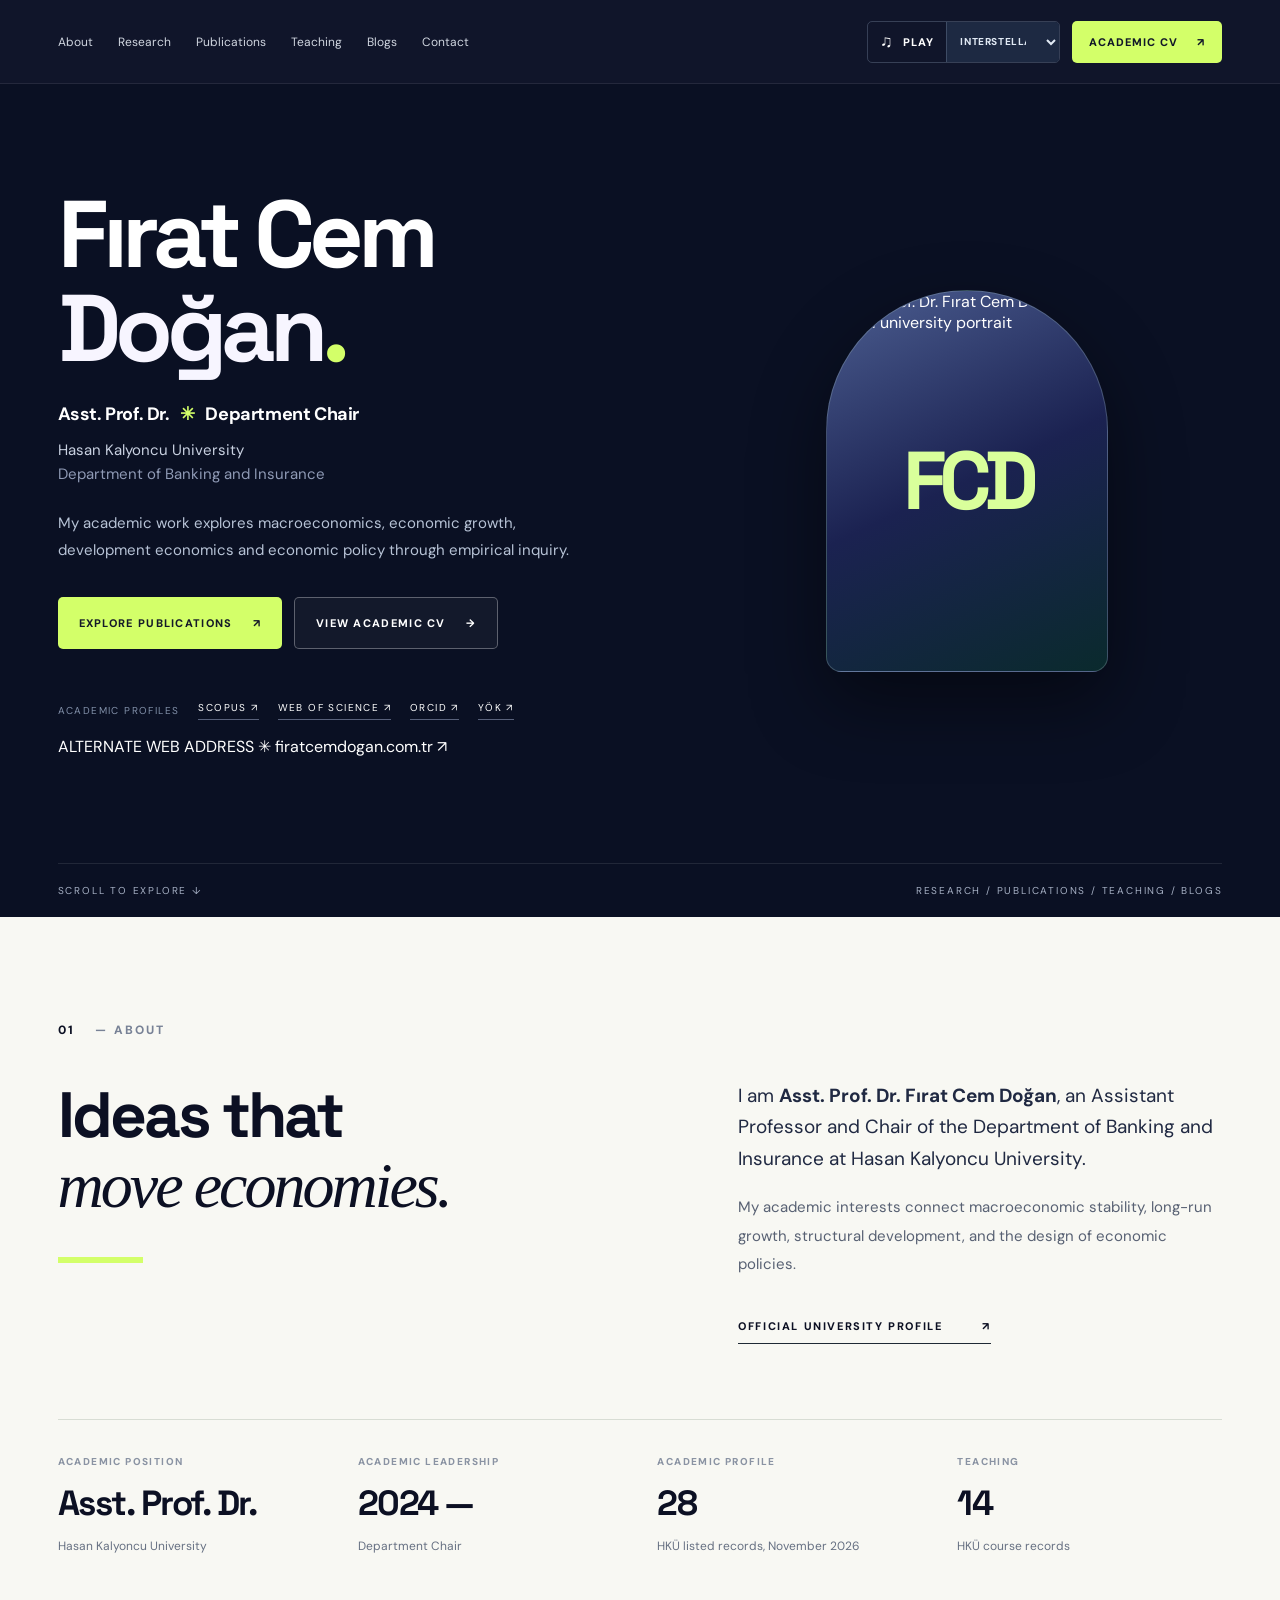
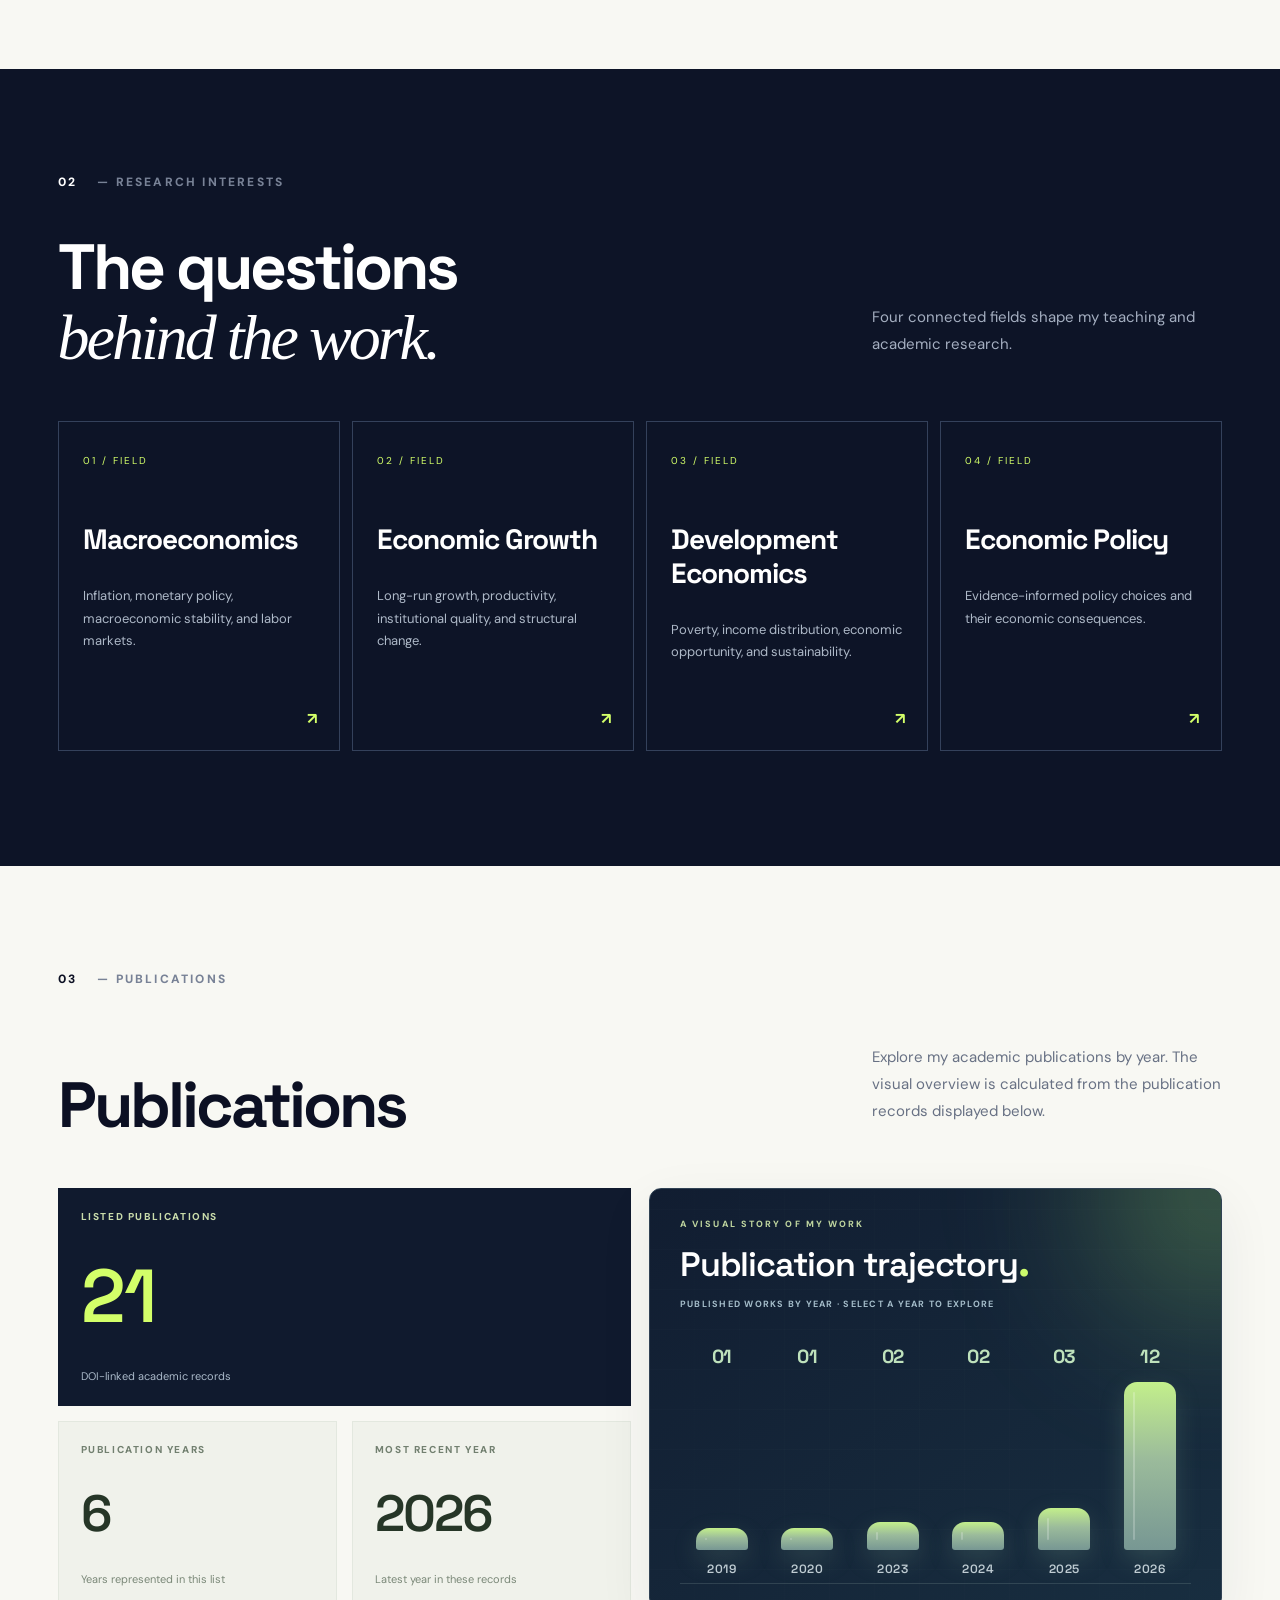
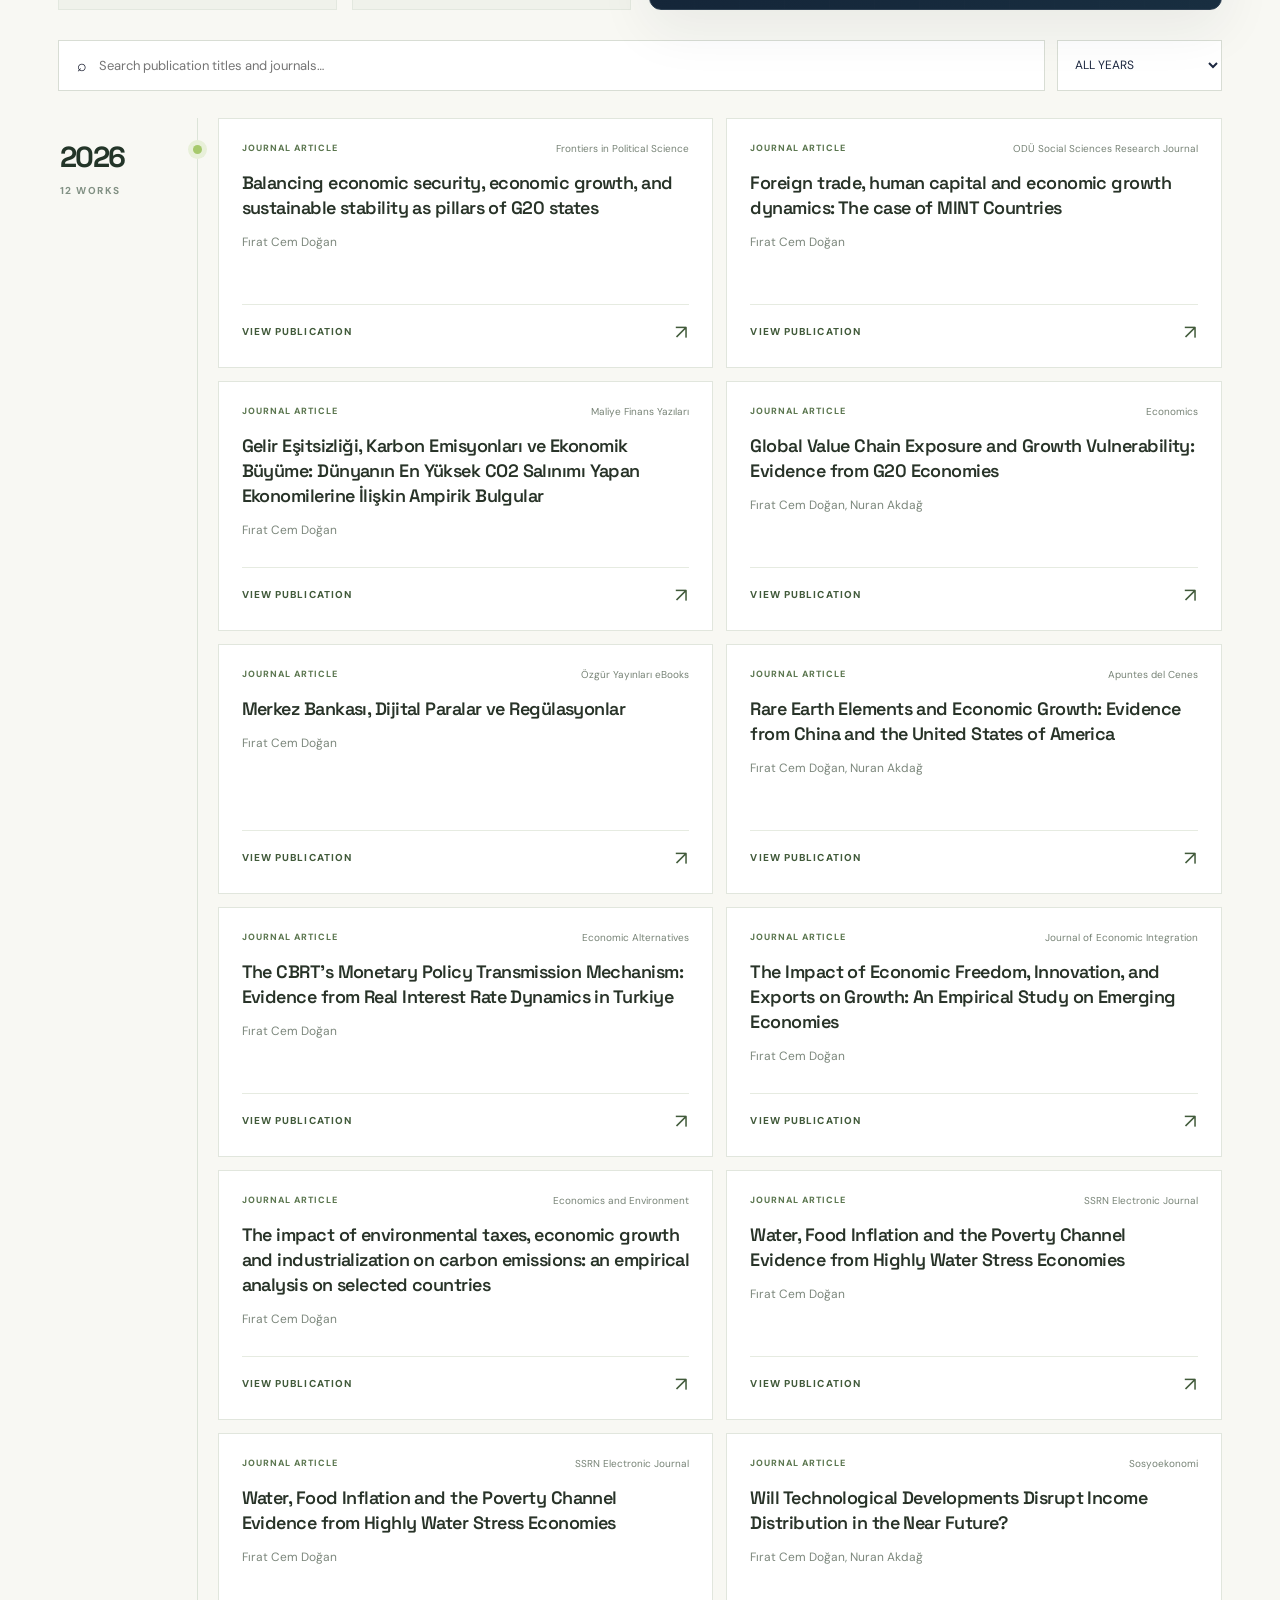
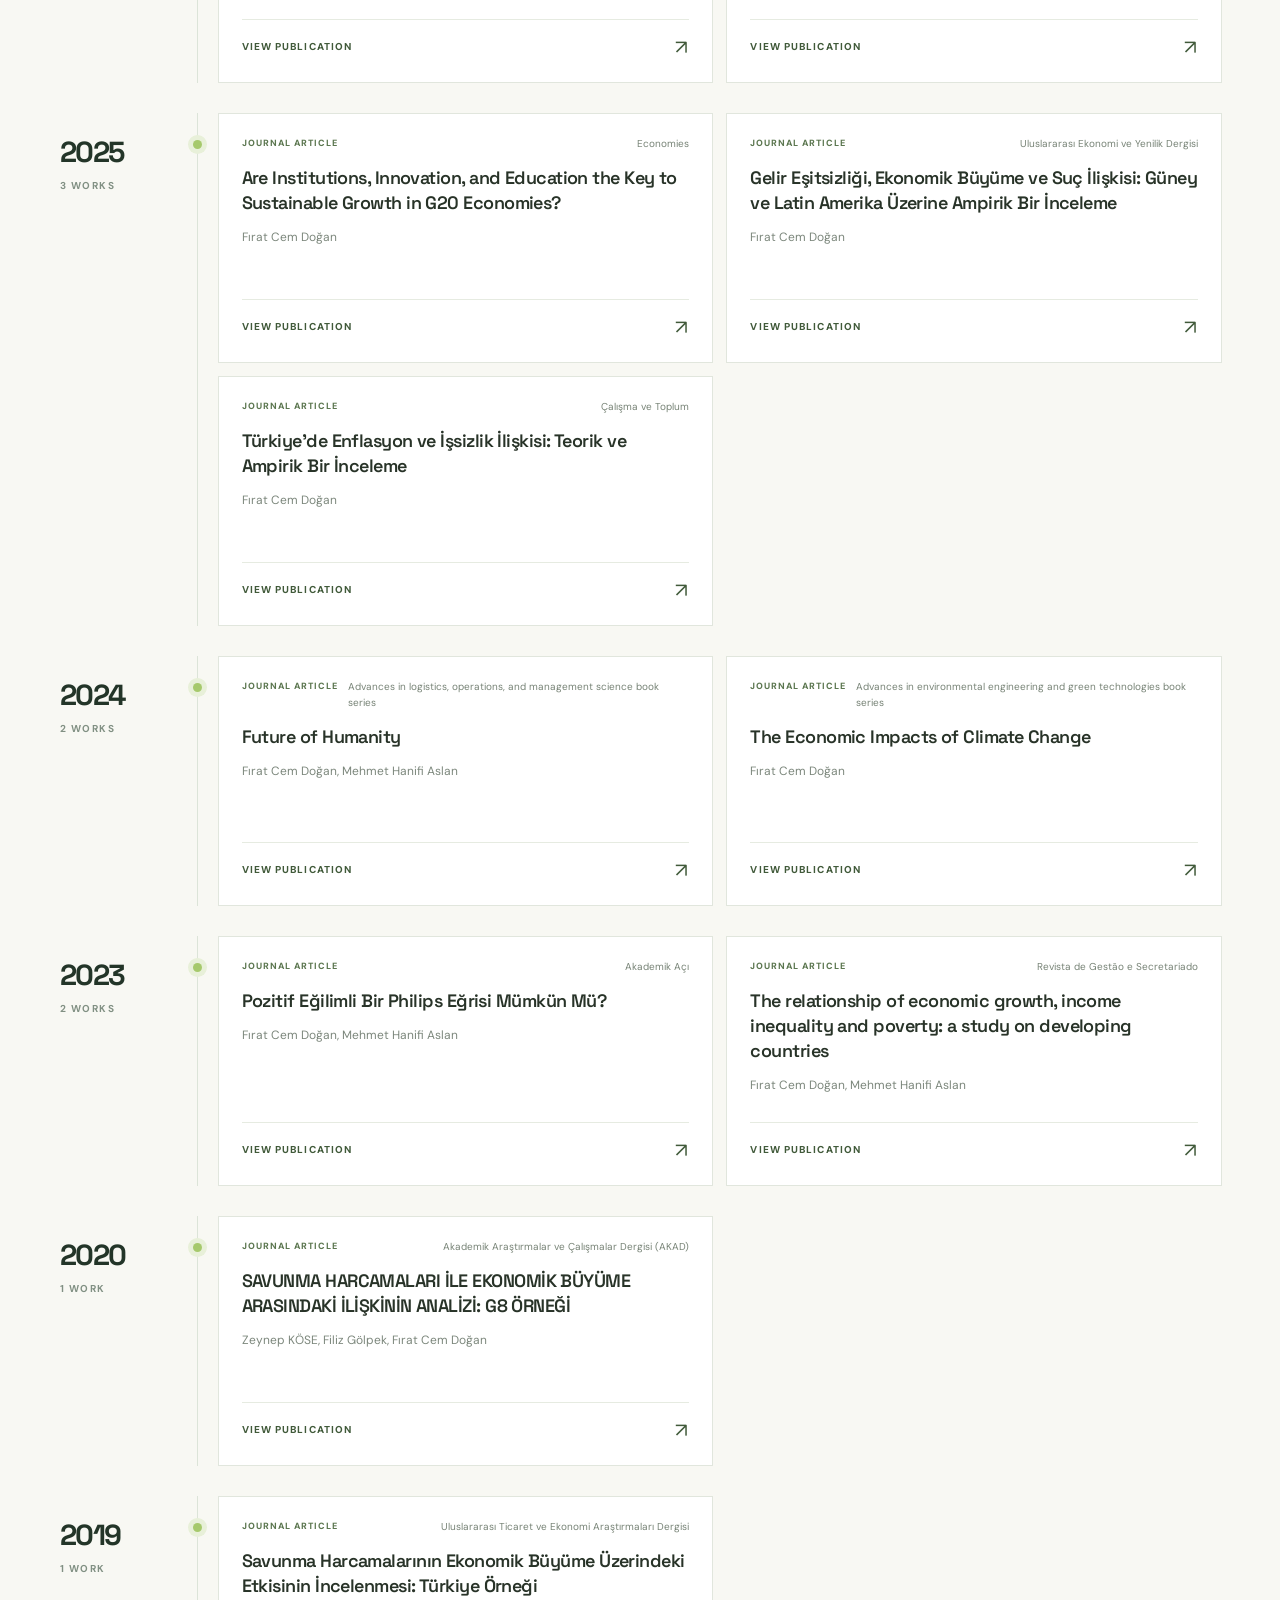
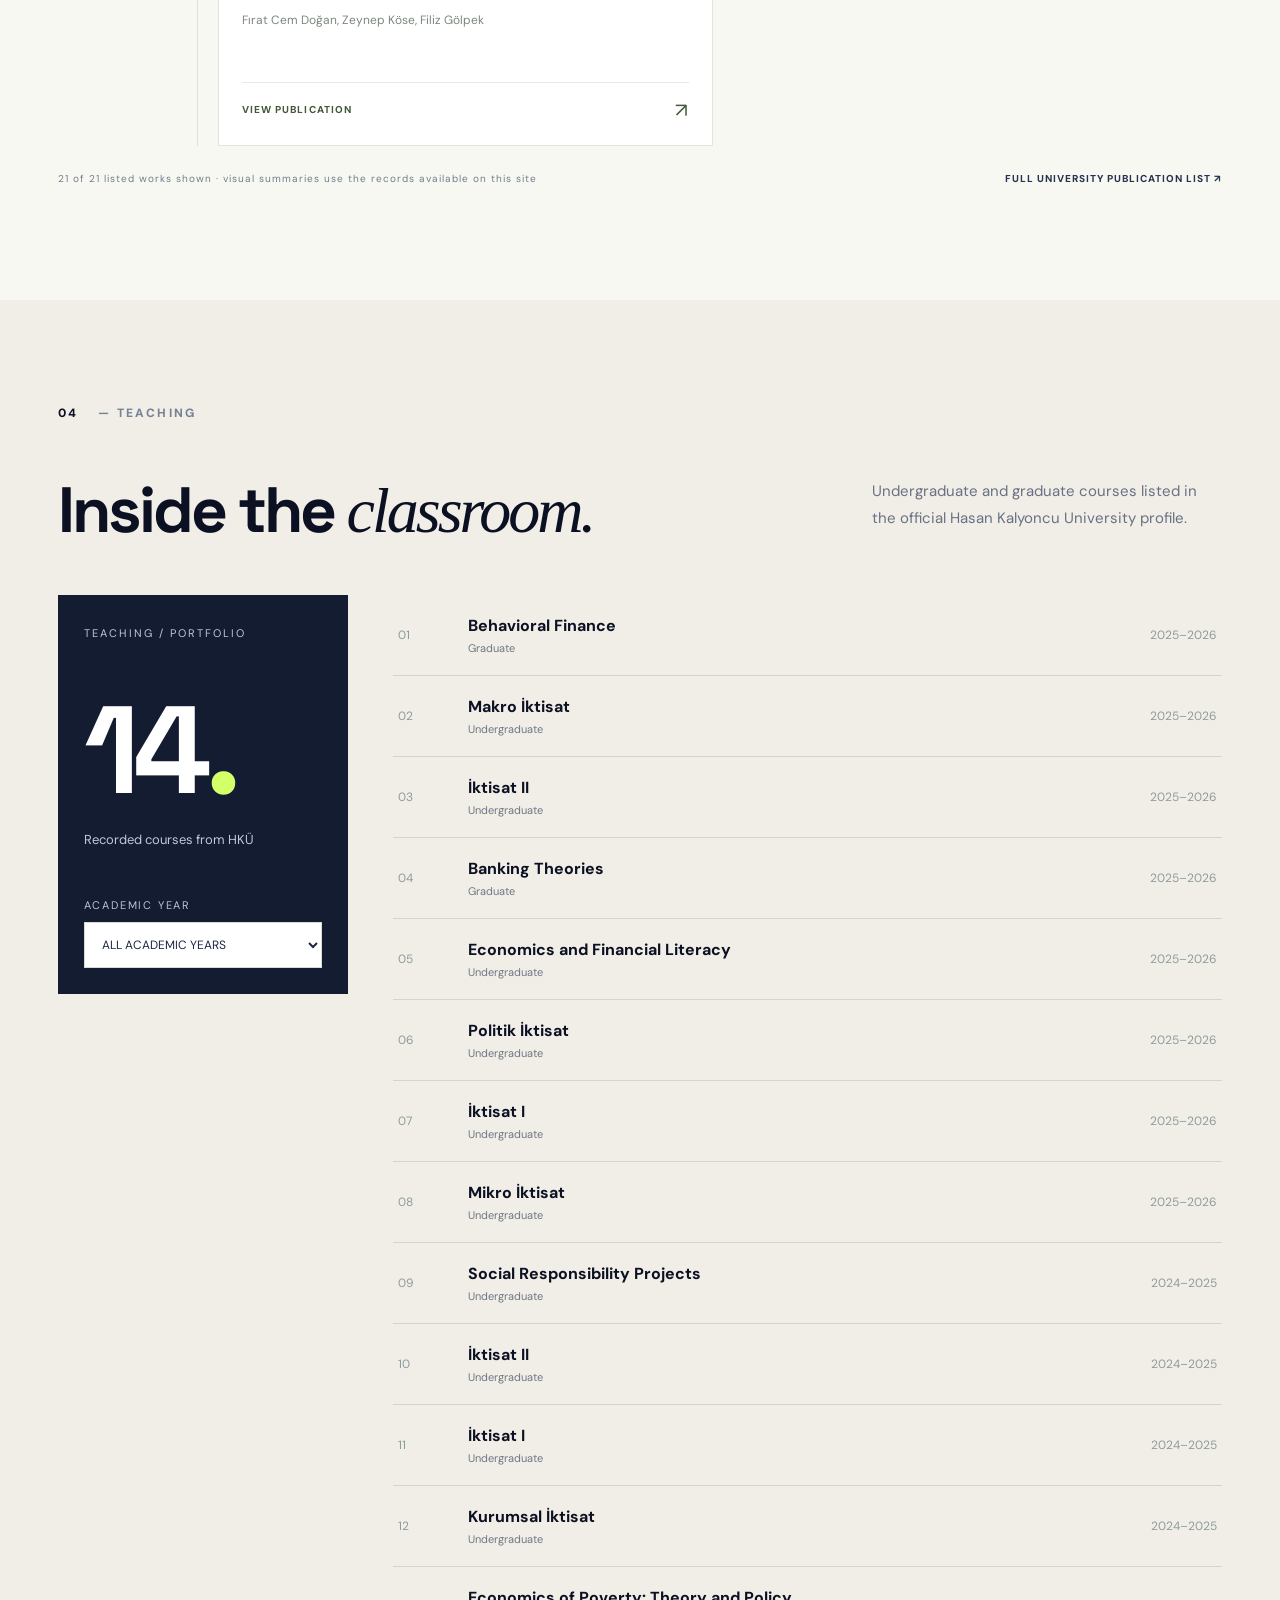
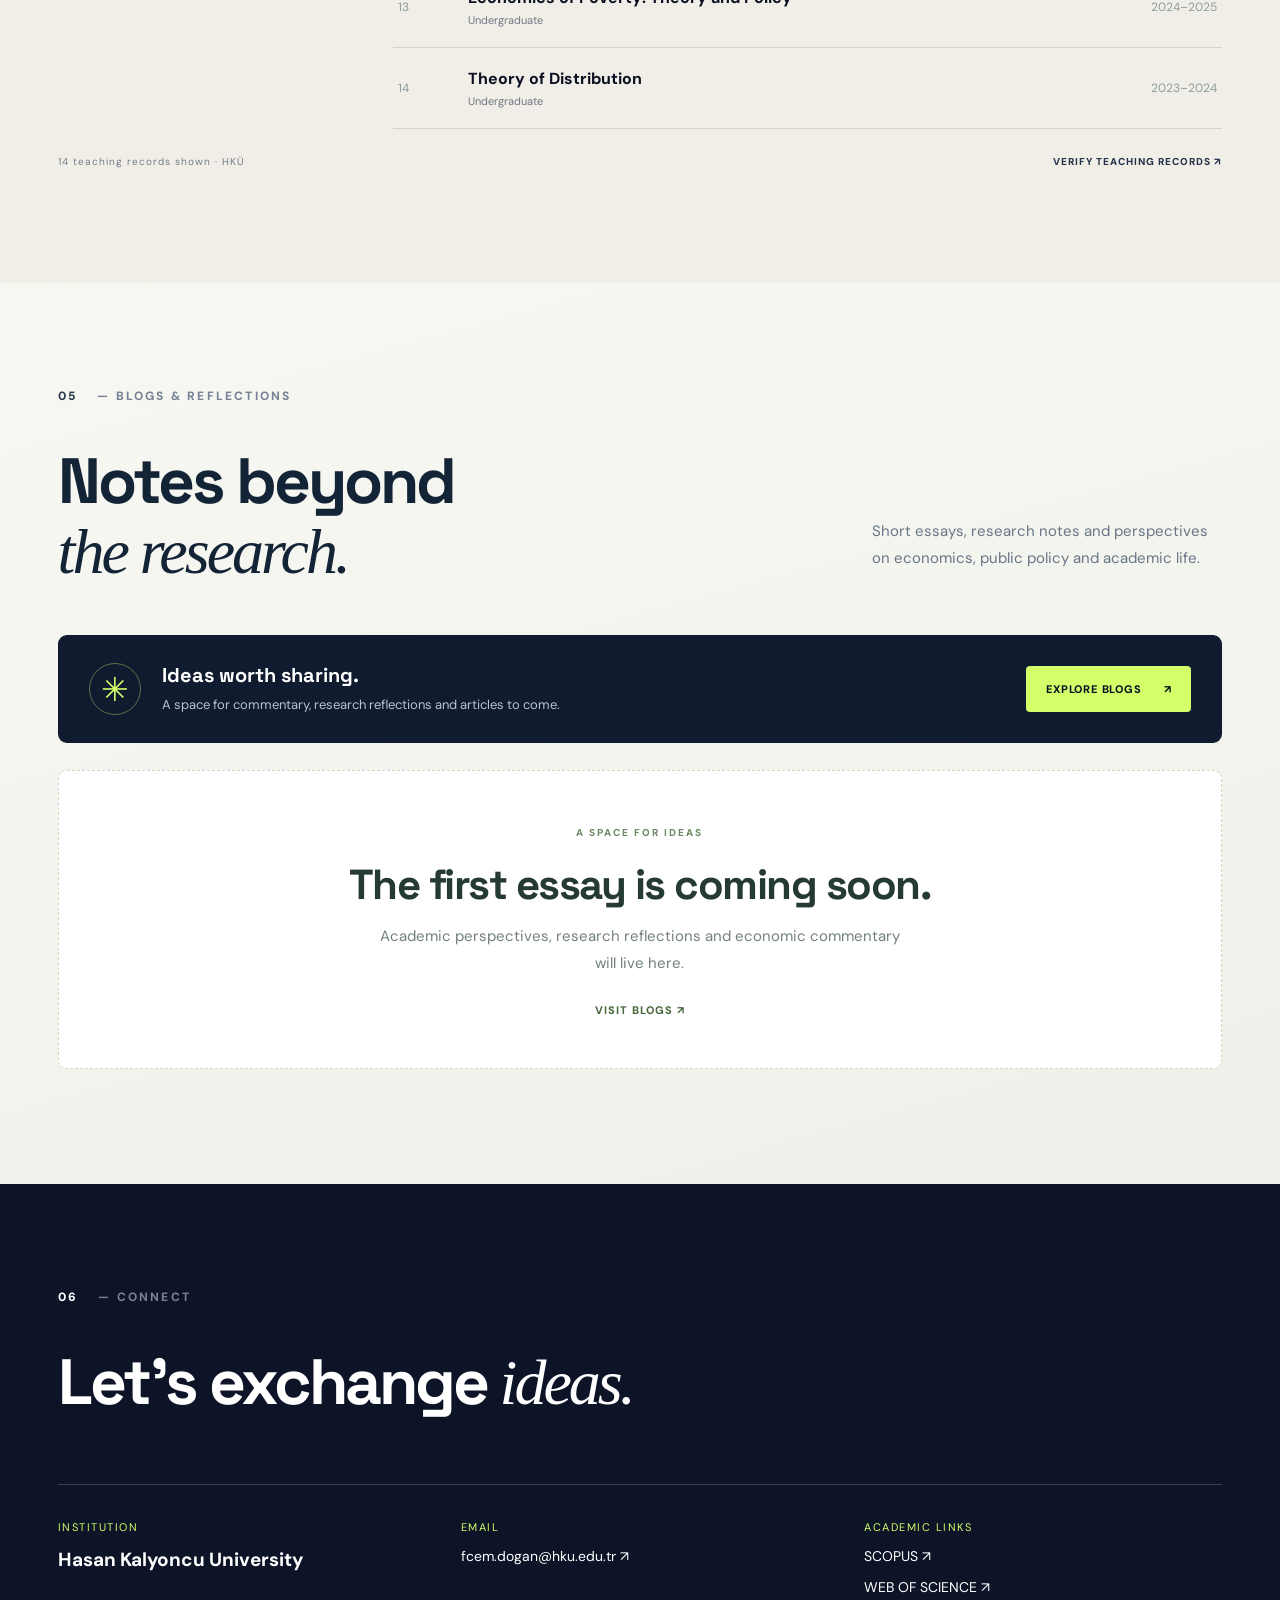
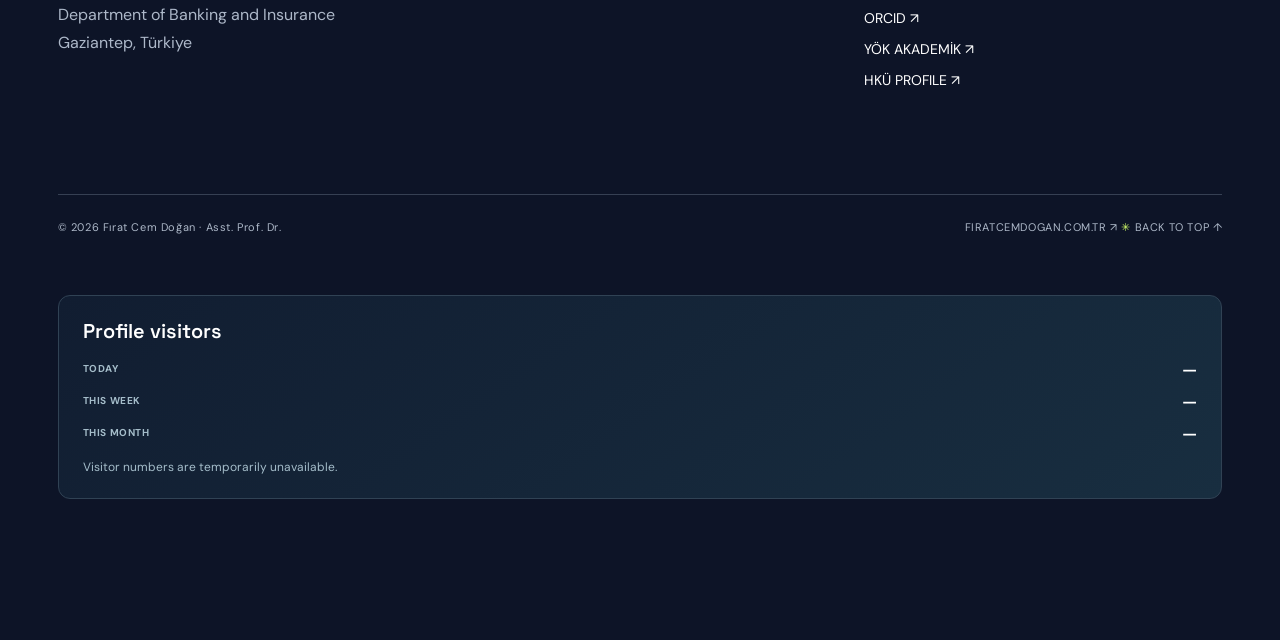
==== commit e2a4fb18: "Add firatcemdogan.com.tr as alternate website address while preserving .com as canonical" ====
--- a/index.html
+++ b/index.html
@@ -42,6 +42,7 @@
 <p class="tagline">My academic work explores macroeconomics, economic growth, development economics and economic policy through empirical inquiry.</p>
 <div class="hero-actions"><a href="#publications" class="primary">EXPLORE PUBLICATIONS <span>↗</span></a><a href="cv.html" class="secondary">VIEW ACADEMIC CV <span>→</span></a></div>
 <div class="hero-links"><span>ACADEMIC PROFILES</span><a target="_blank" rel="noopener noreferrer" href="https://www.scopus.com/authid/detail.uri?authorId=59063154900">SCOPUS ↗</a><a target="_blank" rel="noopener noreferrer" href="https://www.webofscience.com/wos/author/record/ITV-3612-2023">WEB OF SCIENCE ↗</a><a target="_blank" rel="noopener noreferrer" href="https://orcid.org/0000-0002-2398-1484">ORCID ↗</a><a target="_blank" rel="noopener noreferrer" href="https://akademik.yok.gov.tr/academician-details?authorGuidId=477B29C74BDA99ED">YÖK ↗</a></div>
+<p class="alternate-domain">ALTERNATE WEB ADDRESS <span>✳</span> <a href="https://firatcemdogan.com.tr/" target="_blank" rel="noopener noreferrer">firatcemdogan.com.tr ↗</a></p>
 </div>
 <div class="hero-right">
   <div class="portrait">
@@ -80,7 +81,7 @@
 <div id="blog-preview" class="blog-preview" aria-live="polite"><p class="blog-empty">The first blog posts will appear here.</p></div>
 </div></section>
 <section class="section dark contact" id="contact"><div class="wrap"><div class="section-index">06 <span>— CONNECT</span></div><h2>Let's exchange <em>ideas.</em></h2><div class="contact-grid"><div><span>INSTITUTION</span><strong>Hasan Kalyoncu University</strong><p>Department of Banking and Insurance<br>Gaziantep, Türkiye</p></div><div><span>EMAIL</span><a href="mailto:fcem.dogan@hku.edu.tr">fcem.dogan@hku.edu.tr ↗</a></div><div><span>ACADEMIC LINKS</span><a href="https://www.scopus.com/authid/detail.uri?authorId=59063154900" target="_blank" rel="noopener noreferrer">SCOPUS ↗</a><a href="https://www.webofscience.com/wos/author/record/ITV-3612-2023" target="_blank" rel="noopener noreferrer">WEB OF SCIENCE ↗</a><a href="https://orcid.org/0000-0002-2398-1484" target="_blank" rel="noopener noreferrer">ORCID ↗</a><a href="https://akademik.yok.gov.tr/academician-details?authorGuidId=477B29C74BDA99ED" target="_blank" rel="noopener noreferrer">YÖK AKADEMİK ↗</a><a href="https://profil.hku.edu.tr/akademik/firat-cem-dogan/" target="_blank" rel="noopener noreferrer">HKÜ PROFILE ↗</a></div></div>
-<footer><span>© 2026 Fırat Cem Doğan · Asst. Prof. Dr.</span><span>ACADEMIC PORTFOLIO <i>✳</i> <a href="#home">BACK TO TOP ↑</a></span></footer>
+<footer><span>© 2026 Fırat Cem Doğan · Asst. Prof. Dr.</span><span><a href="https://firatcemdogan.com.tr/" target="_blank" rel="noopener noreferrer" title="Alternate academic website address">FIRATCEMDOGAN.COM.TR ↗</a> <i>✳</i> <a href="#home">BACK TO TOP ↑</a></span></footer>
 <section class="visitor-panel" id="profile-visitors" aria-labelledby="visitor-title" style="background:linear-gradient(145deg,#111d31,#182e40);color:#fff;border-color:#304254;scroll-margin-top:100px">
     <h3 id="visitor-title">Profile visitors</h3>
     <div class="visitor-chart">
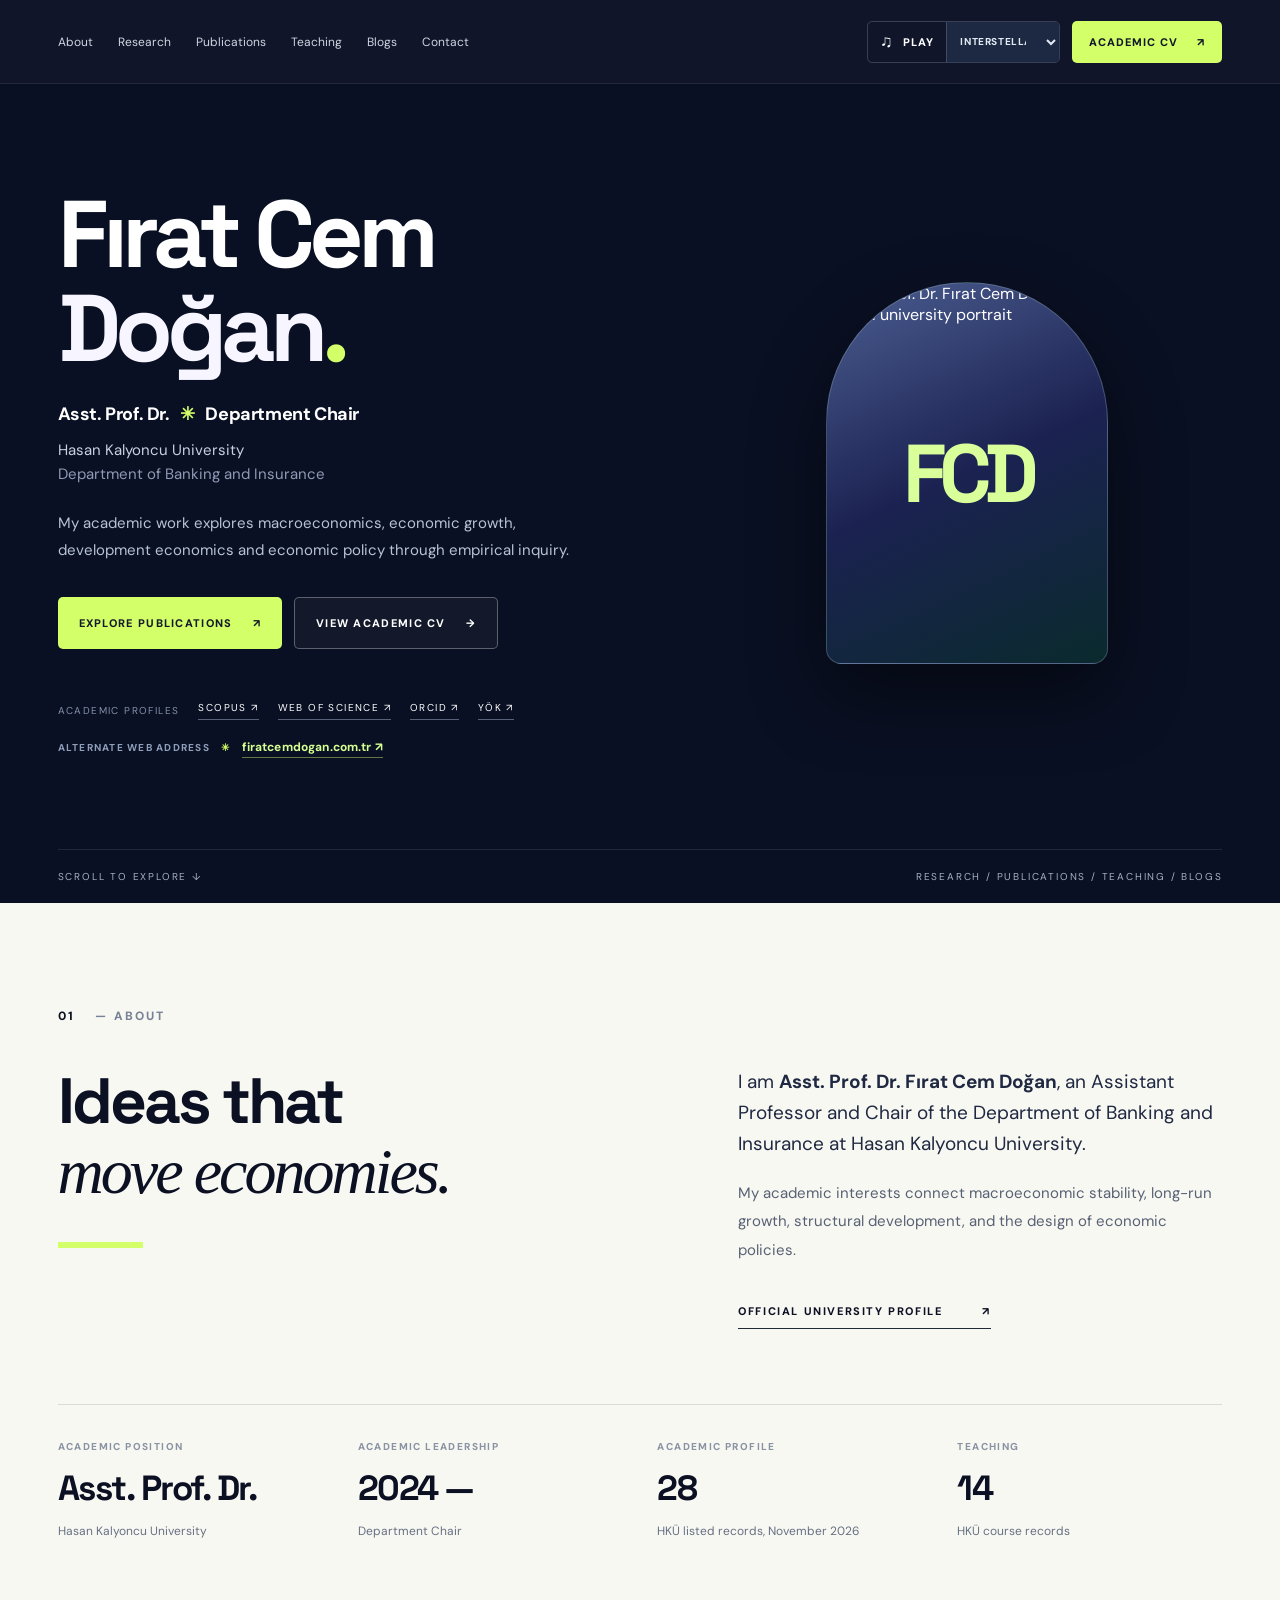
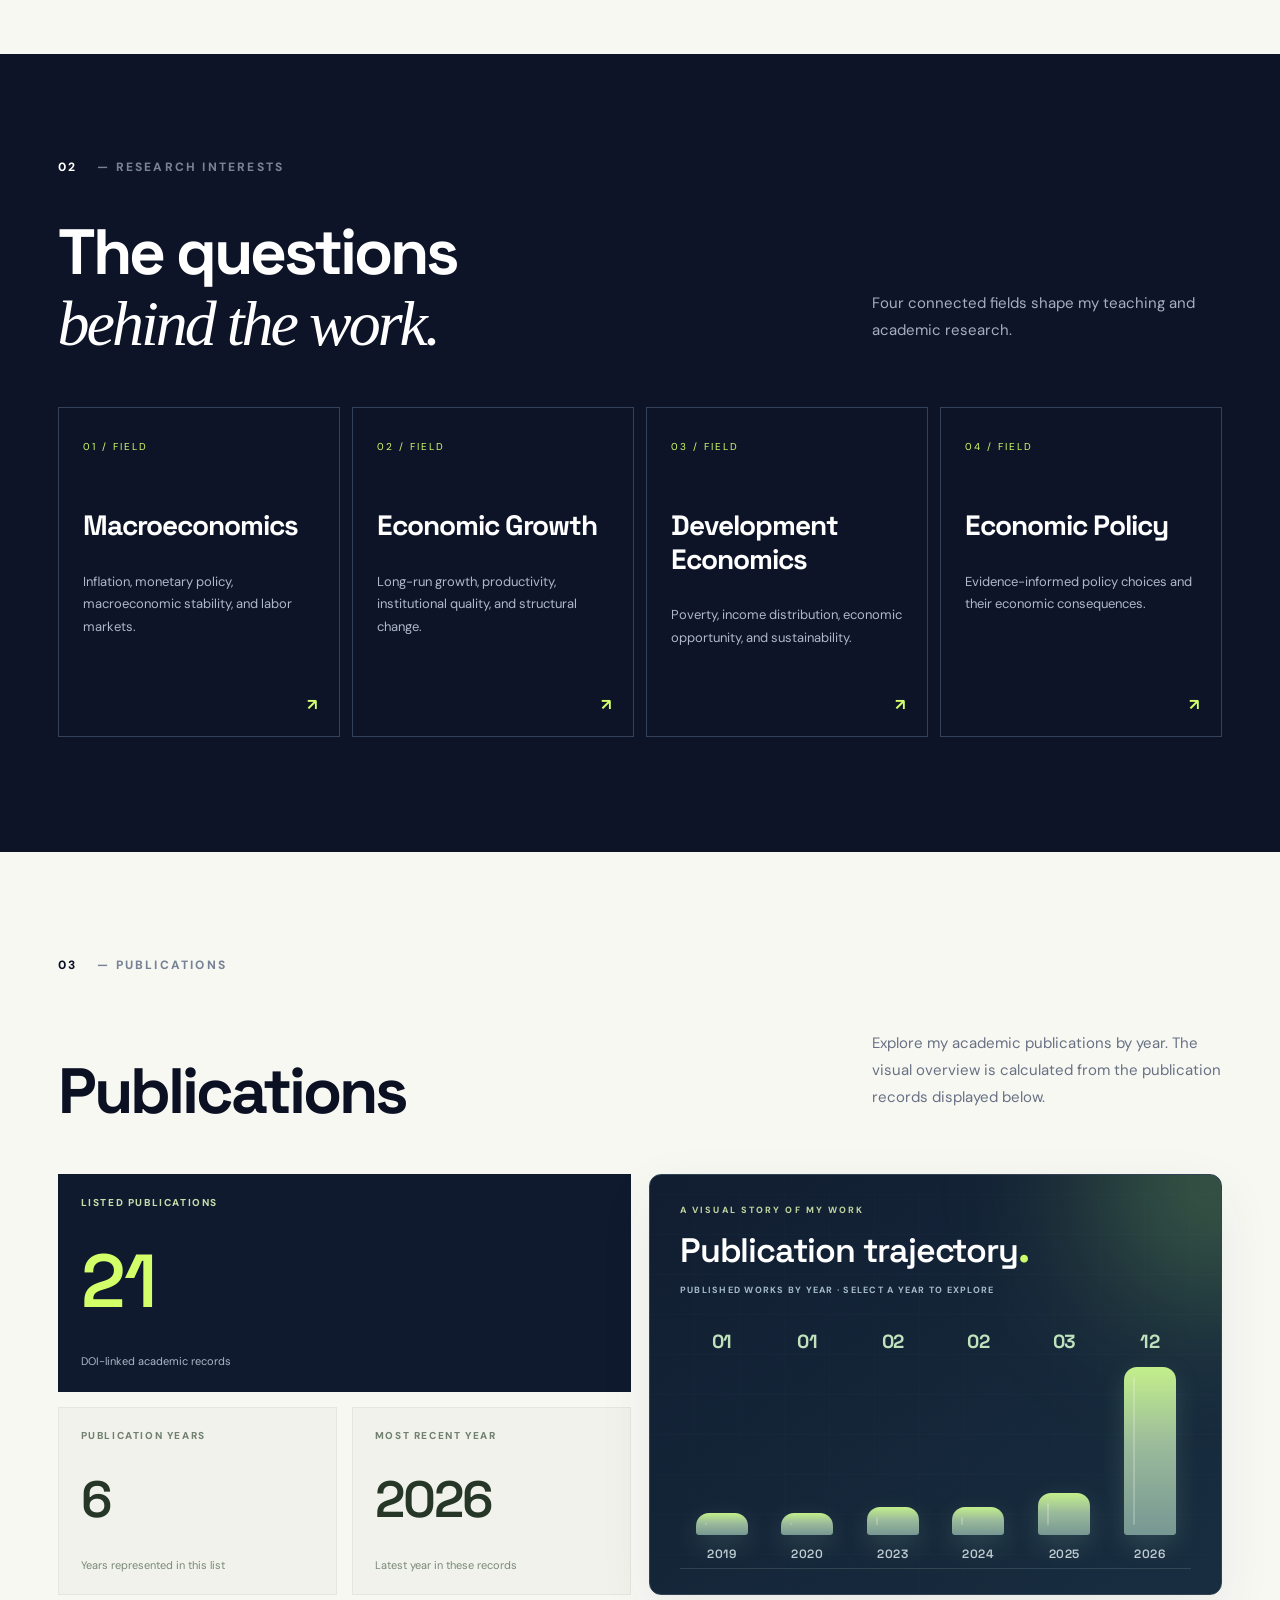
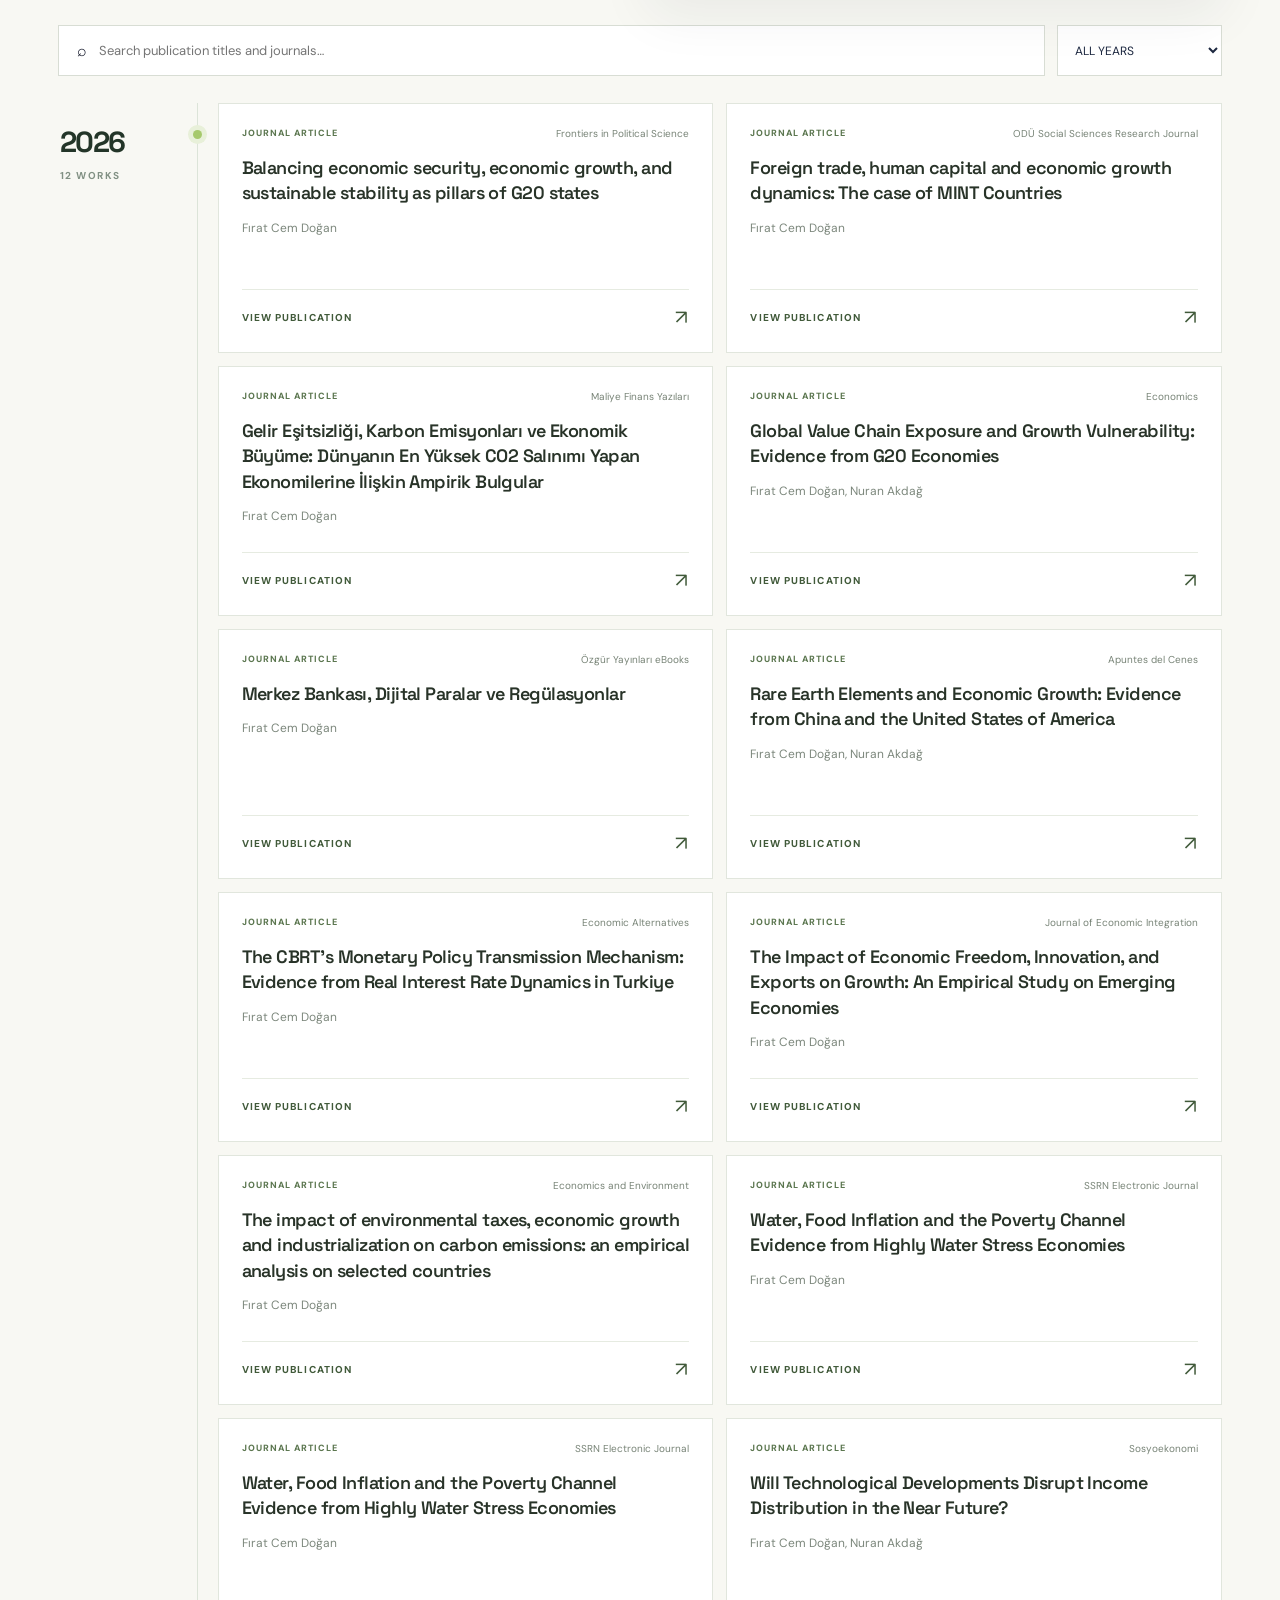
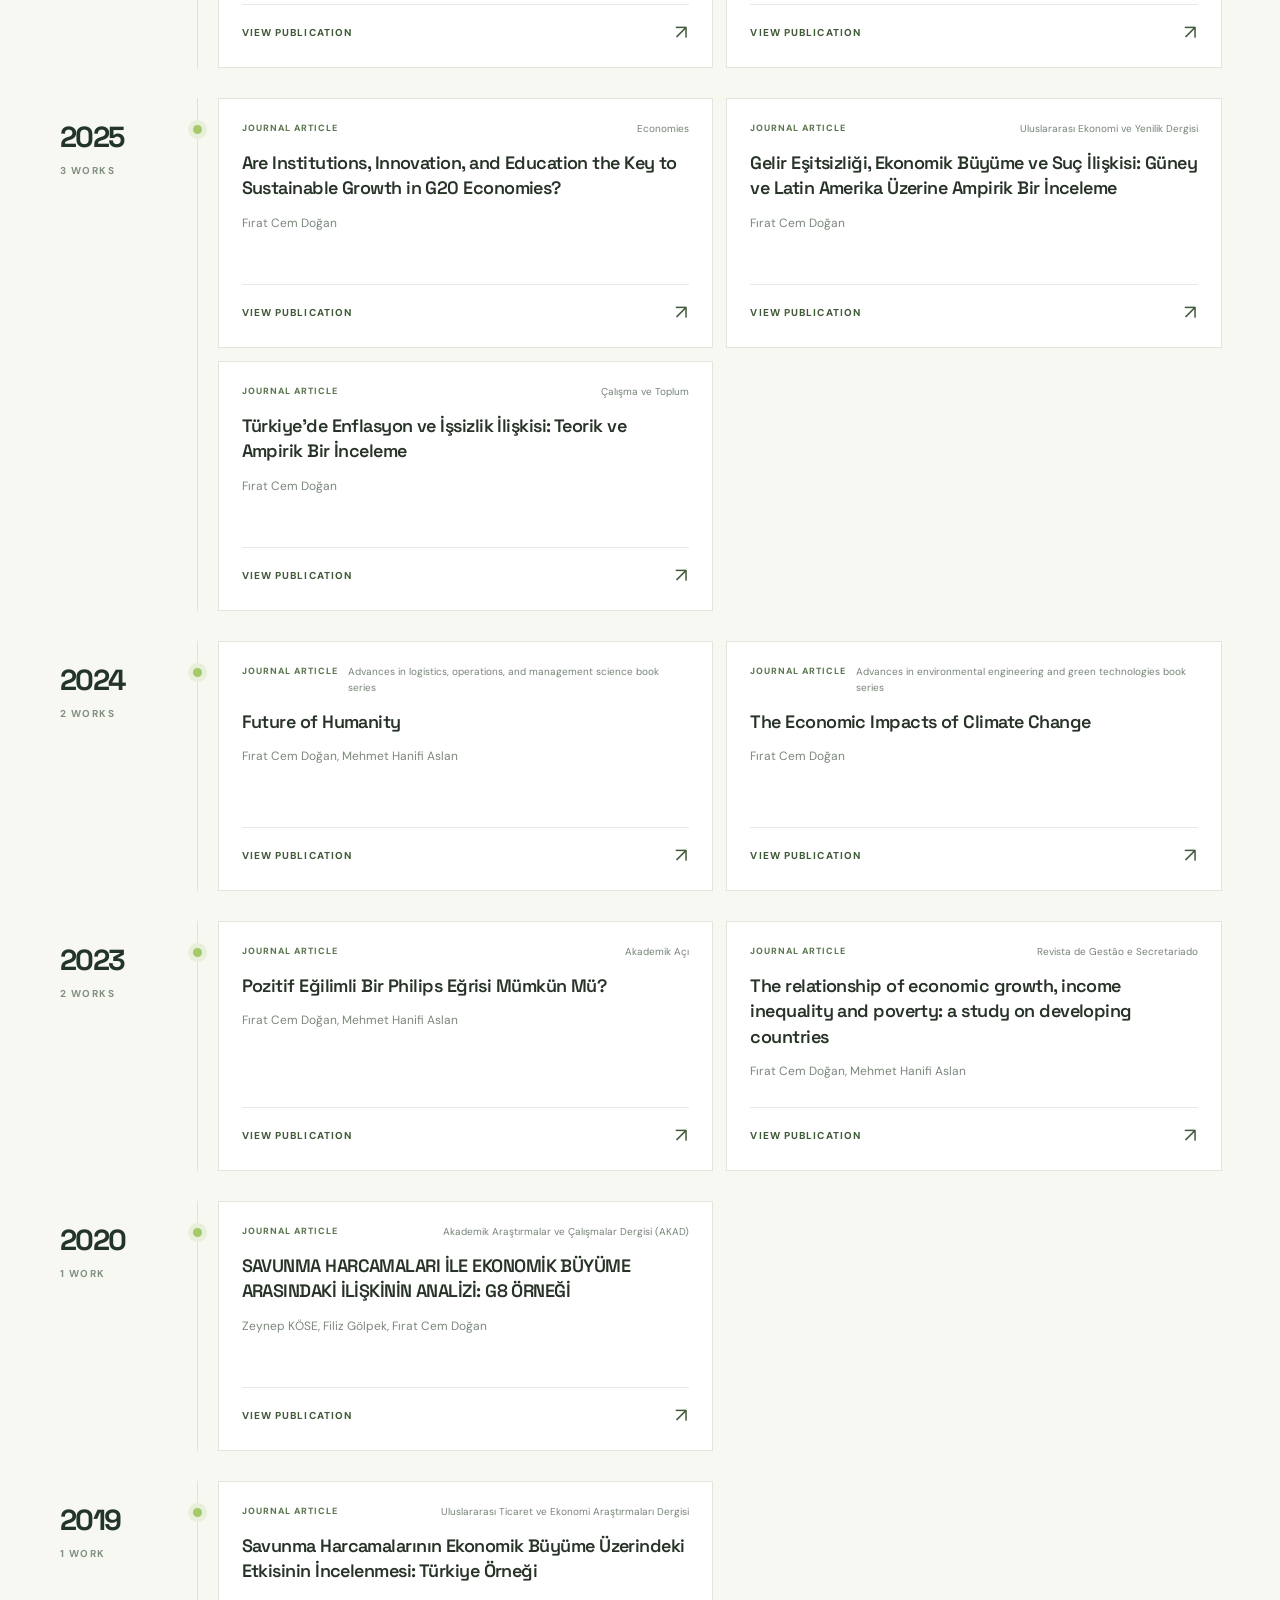
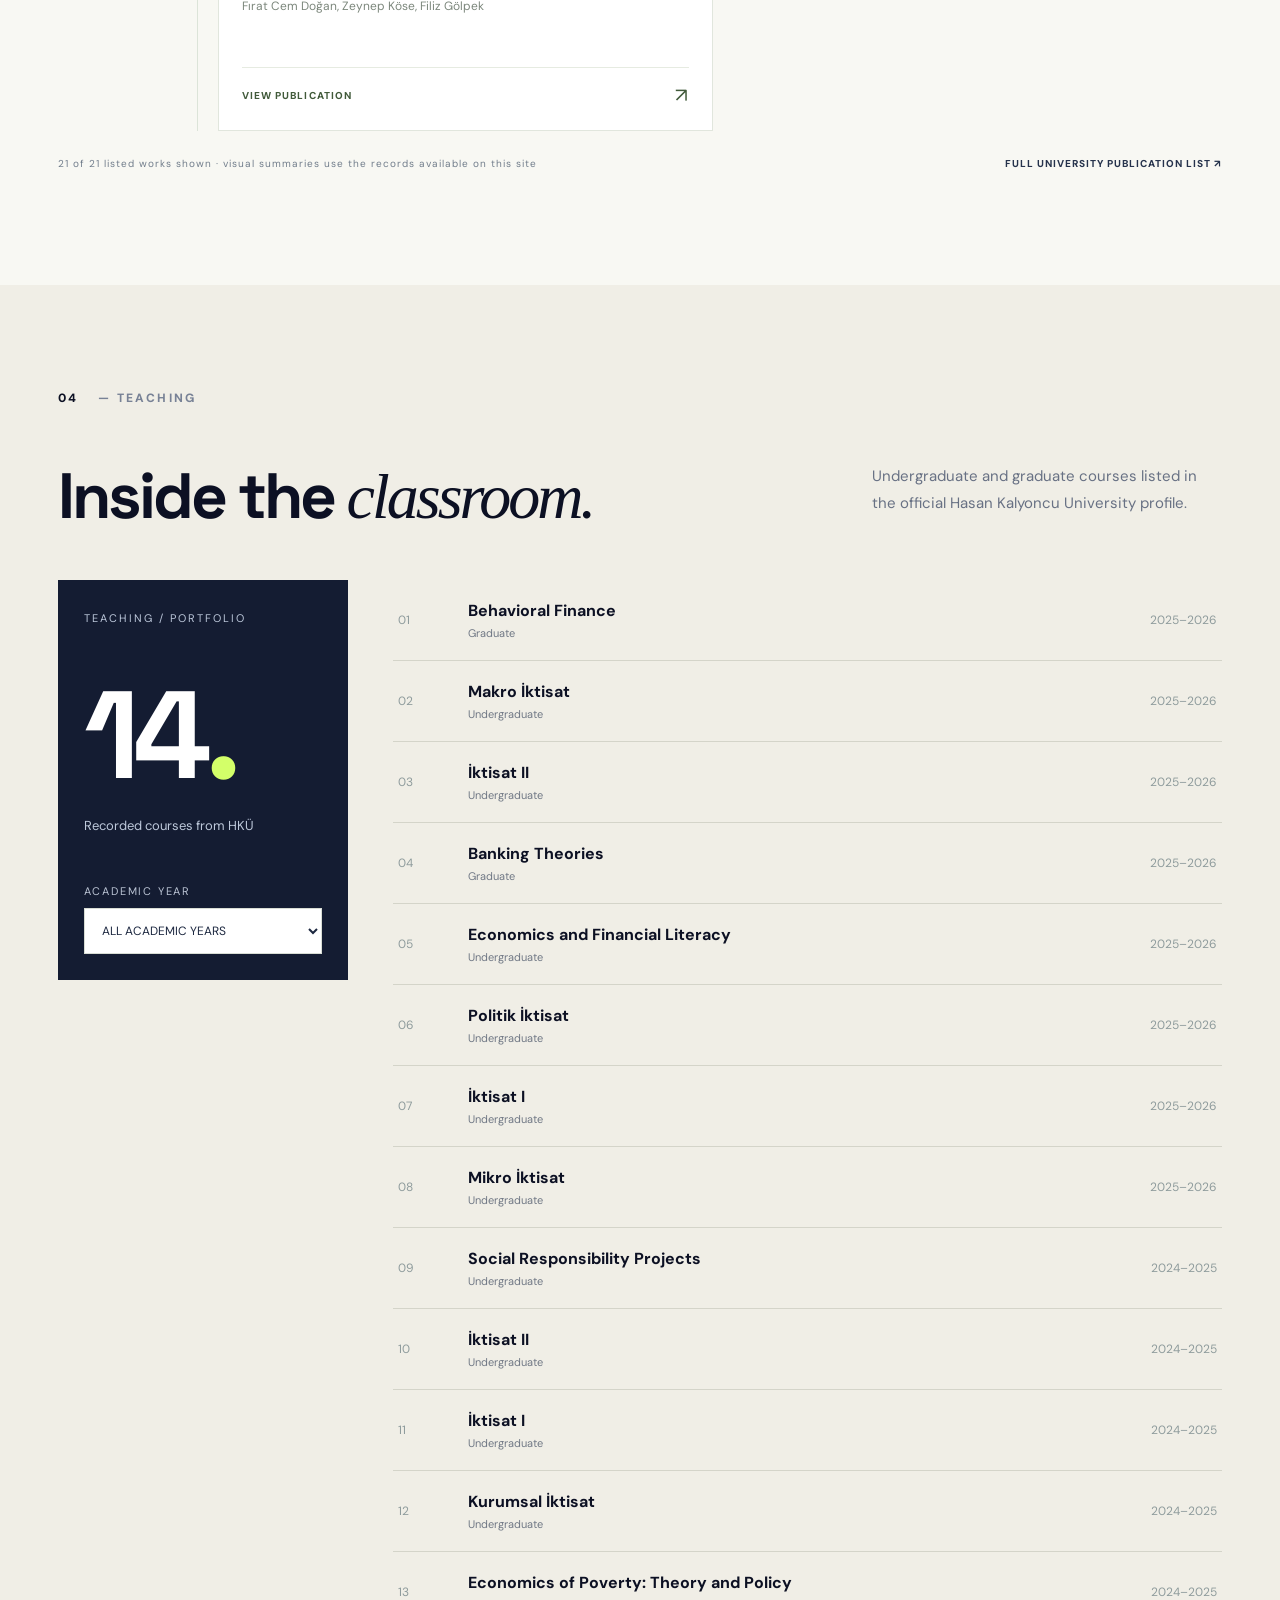
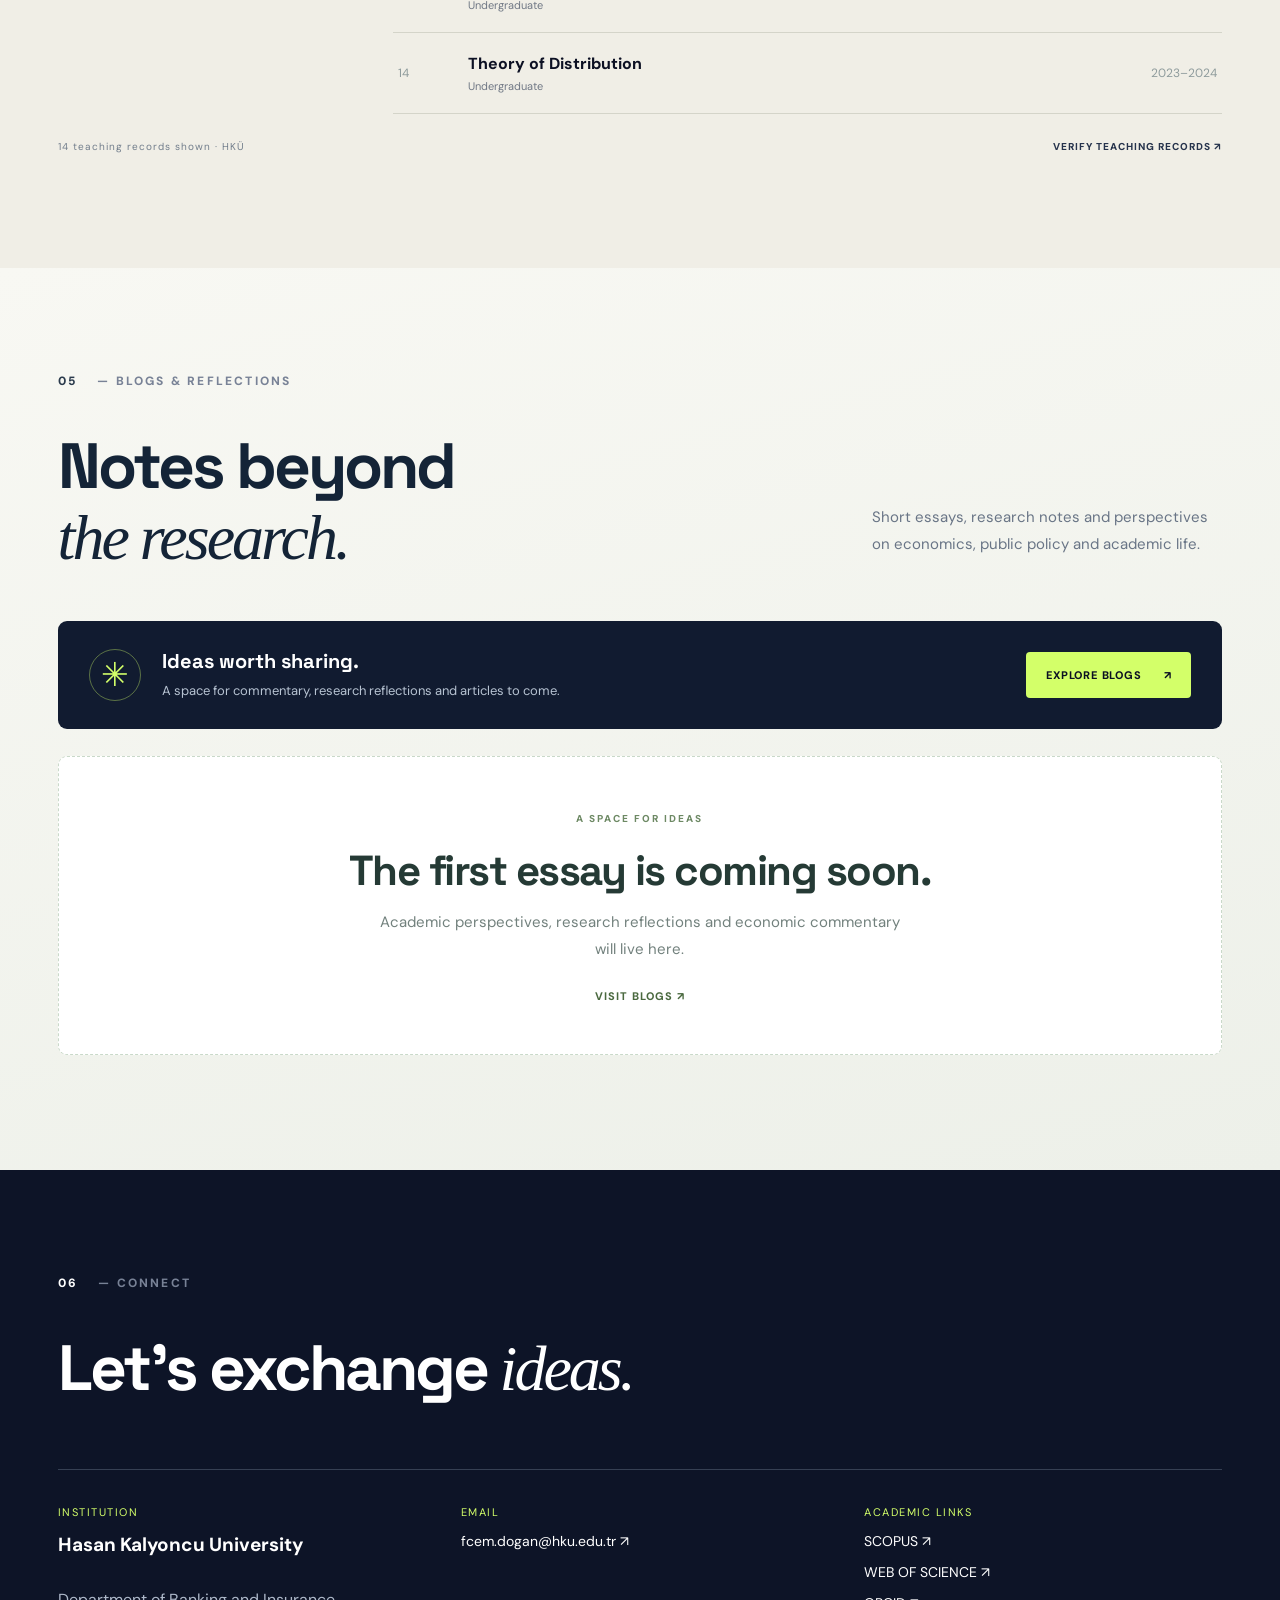
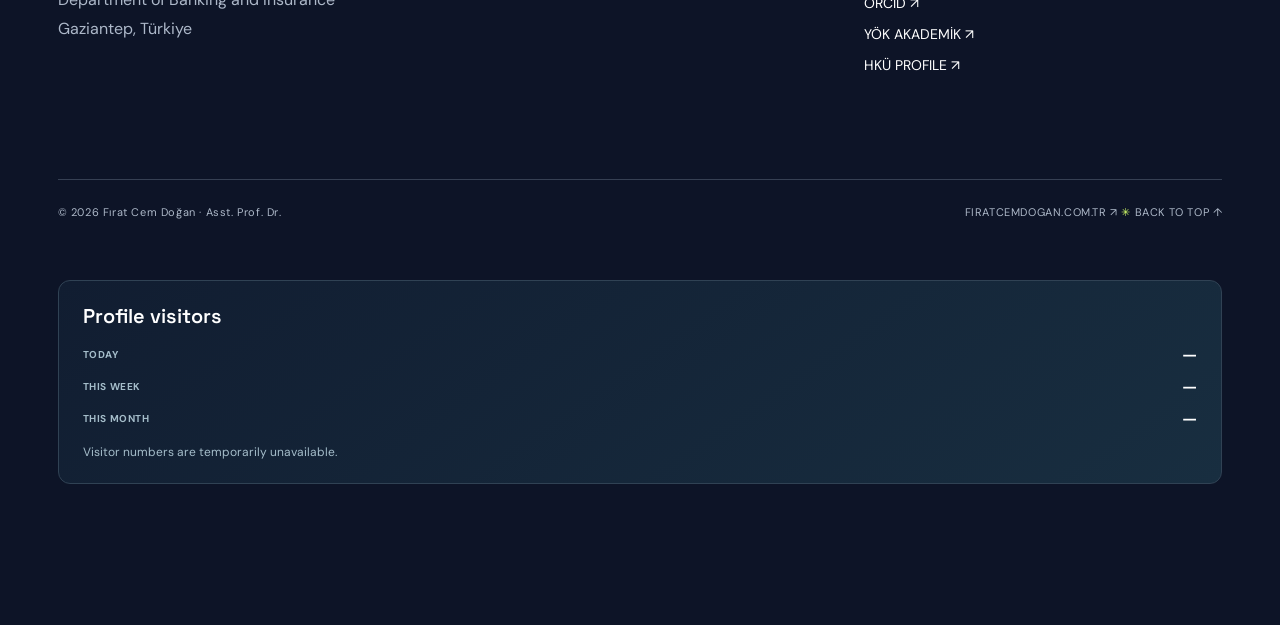
==== commit 6b25012d: "Refresh stylesheet for new .com.tr alternate domain link" ====
--- a/index.html
+++ b/index.html
@@ -17,7 +17,7 @@
 <link rel="icon" href="assets/favicon.svg" type="image/svg+xml">
 <link rel="preconnect" href="https://fonts.googleapis.com"><link rel="preconnect" href="https://fonts.gstatic.com" crossorigin>
 <link href="https://fonts.googleapis.com/css2?family=DM+Sans:wght@400;500;600;700;800&family=Space+Grotesk:wght@400;500;600;700&display=swap" rel="stylesheet">
-<link rel="stylesheet" href="styles.css?v=youtube-music"><script src="site.js?v=streaming-mp3-1" defer></script><script src="analytics.js?v=3" defer></script><script src="blog-preview.js?v=1" defer></script>
+<link rel="stylesheet" href="styles.css?v=alternate-domain-1"><script src="site.js?v=streaming-mp3-1" defer></script><script src="analytics.js?v=3" defer></script><script src="blog-preview.js?v=1" defer></script>
 <script type="application/ld+json">{"@context":"https://schema.org","@graph":[{"@type":"ProfilePage","@id":"https://firatcemdogan.com/#profile","url":"https://firatcemdogan.com/","name":"Fırat Cem Doğan | Academic Website","mainEntity":{"@id":"https://firatcemdogan.com/#person"},"isPartOf":{"@id":"https://firatcemdogan.com/#website"}},{"@type":"Person","@id":"https://firatcemdogan.com/#person","name":"Fırat Cem Doğan","honorificPrefix":"Asst. Prof. Dr.","jobTitle":"Assistant Professor and Department Chair","url":"https://firatcemdogan.com/","description":"Assistant Professor and Department Chair at Hasan Kalyoncu University. Research in macroeconomics, economic growth, development economics, and economic policy.","worksFor":{"@type":"CollegeOrUniversity","name":"Hasan Kalyoncu University","url":"https://www.hku.edu.tr/"},"affiliation":{"@type":"CollegeOrUniversity","name":"Hasan Kalyoncu University"},"knowsAbout":["Macroeconomics","Economic Growth","Development Economics","Economic Policy"],"sameAs":["https://profil.hku.edu.tr/akademik/firat-cem-dogan/","https://www.scopus.com/authid/detail.uri?authorId=59063154900","https://orcid.org/0000-0002-2398-1484","https://www.webofscience.com/wos/author/record/ITV-3612-2023","https://akademik.yok.gov.tr/academician-details?authorGuidId=477B29C74BDA99ED"]},{"@type":"WebSite","@id":"https://firatcemdogan.com/#website","url":"https://firatcemdogan.com/","name":"Fırat Cem Doğan — Academic Website","inLanguage":"en","author":{"@id":"https://firatcemdogan.com/#person"}}]}</script>
 </head>
 <body>
--- a/styles.css
+++ b/styles.css
@@ -172,3 +172,11 @@
 .music-player-actions{display:flex;justify-content:space-between;align-items:center;gap:10px;padding:9px 3px 0;font-size:12px}
 .music-player-actions a{color:#d3ff69;text-decoration:underline}
 .music-player-actions button{color:#fff;background:#1d2942;border:1px solid #71809a;border-radius:5px;padding:5px 8px}
+
+/* Secondary domain: keep the existing firatcemdogan.com canonical URL. */
+.alternate-domain{margin:17px 0 0;color:#8f9fba;font-size:10px;letter-spacing:1.25px;font-weight:700;line-height:1.8}
+.alternate-domain span{color:#d3ff69;margin:0 8px}
+.alternate-domain a{font-size:12px;color:#d5ff92;letter-spacing:.15px;border-bottom:1px solid #d3ff6970;padding-bottom:2px;overflow-wrap:anywhere}
+.alternate-domain a:hover,.contact footer a:hover{color:#d3ff69}
+.contact footer{gap:15px;flex-wrap:wrap}
+@media(max-width:650px){.alternate-domain{font-size:9px}.alternate-domain a{font-size:11px}}
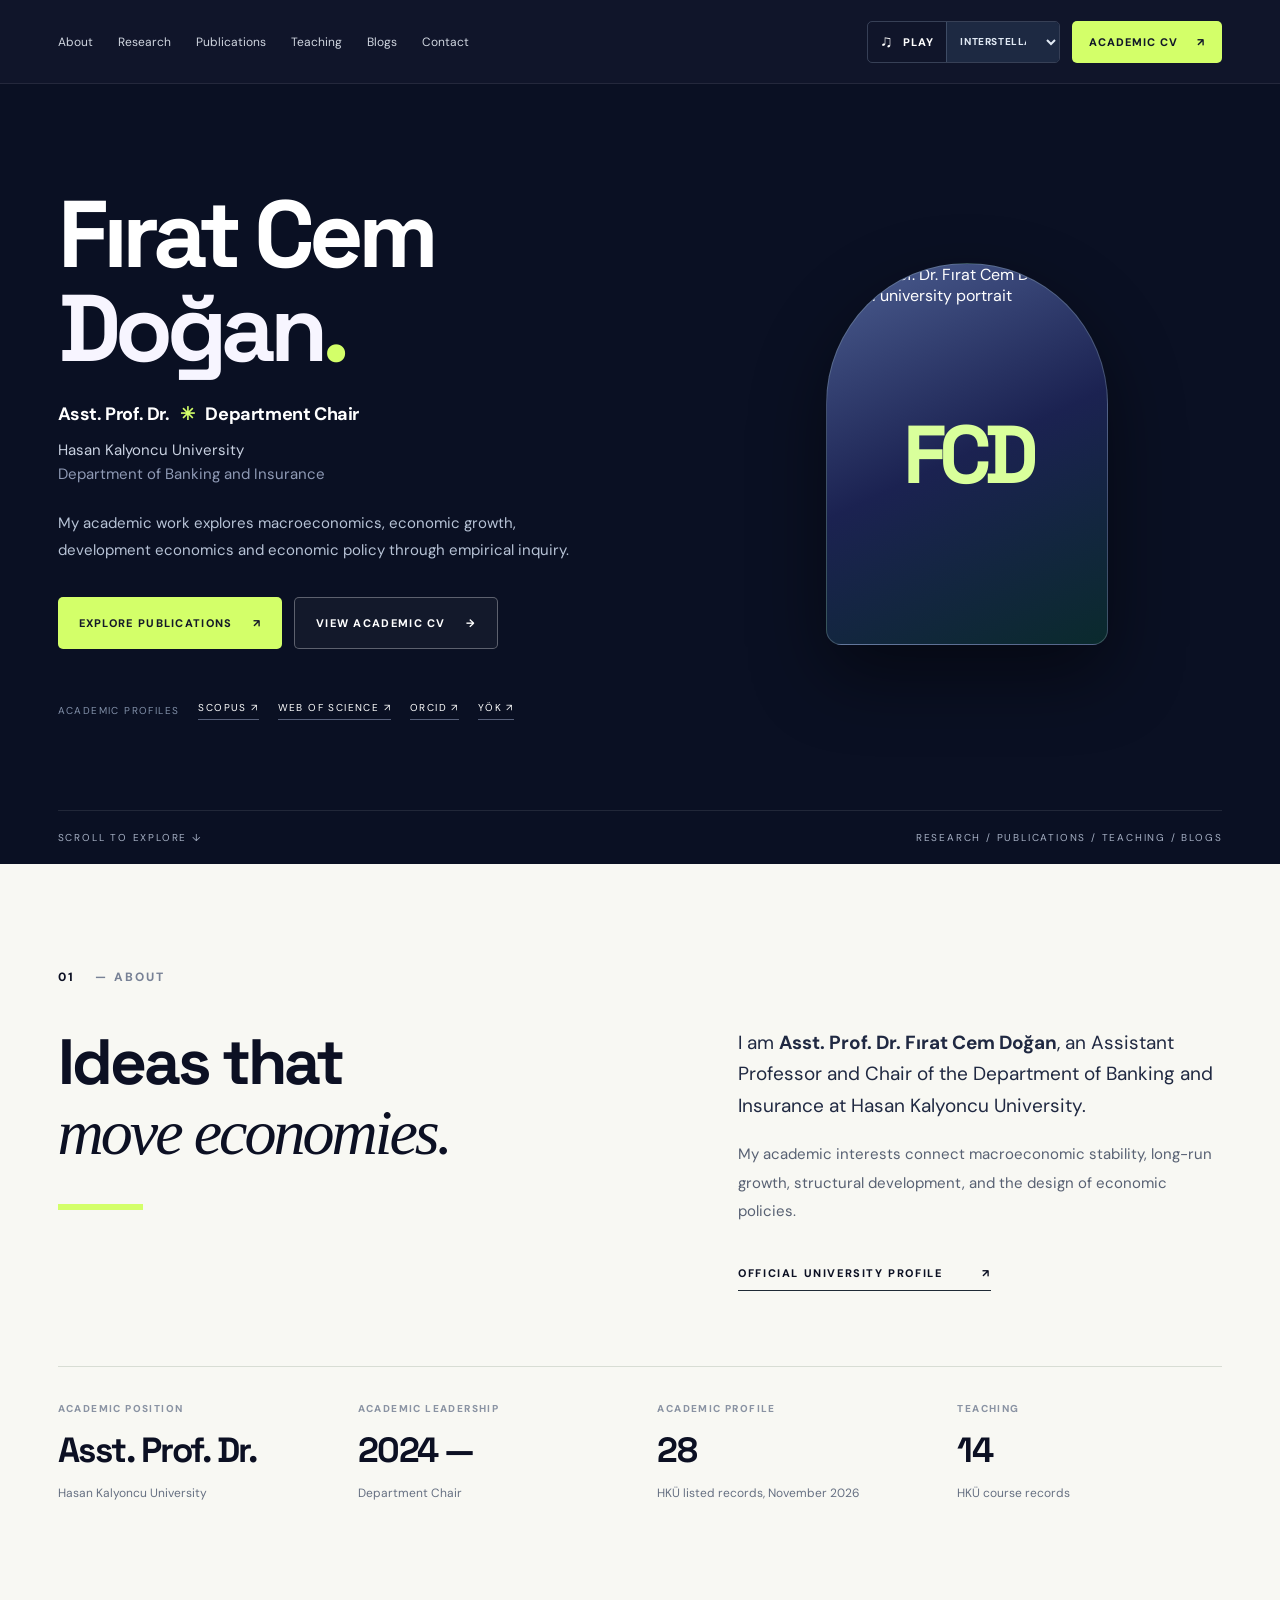
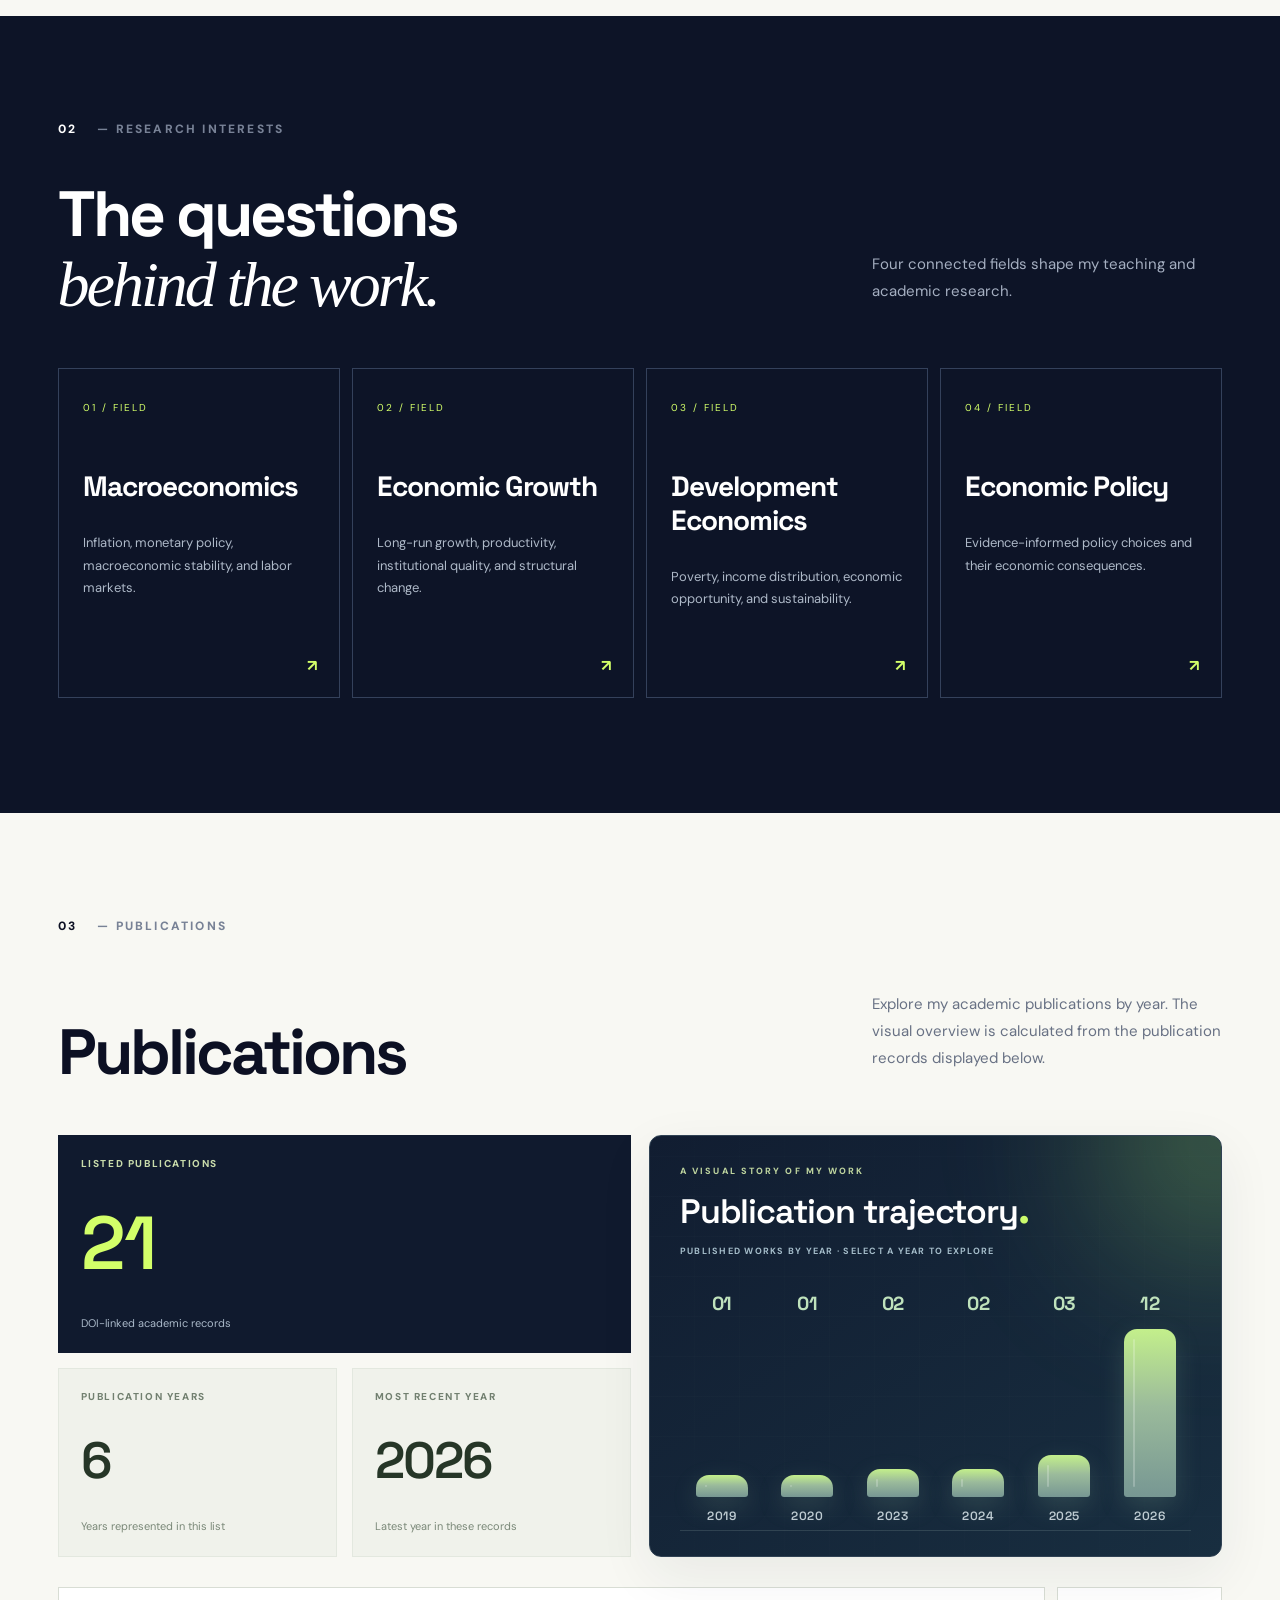
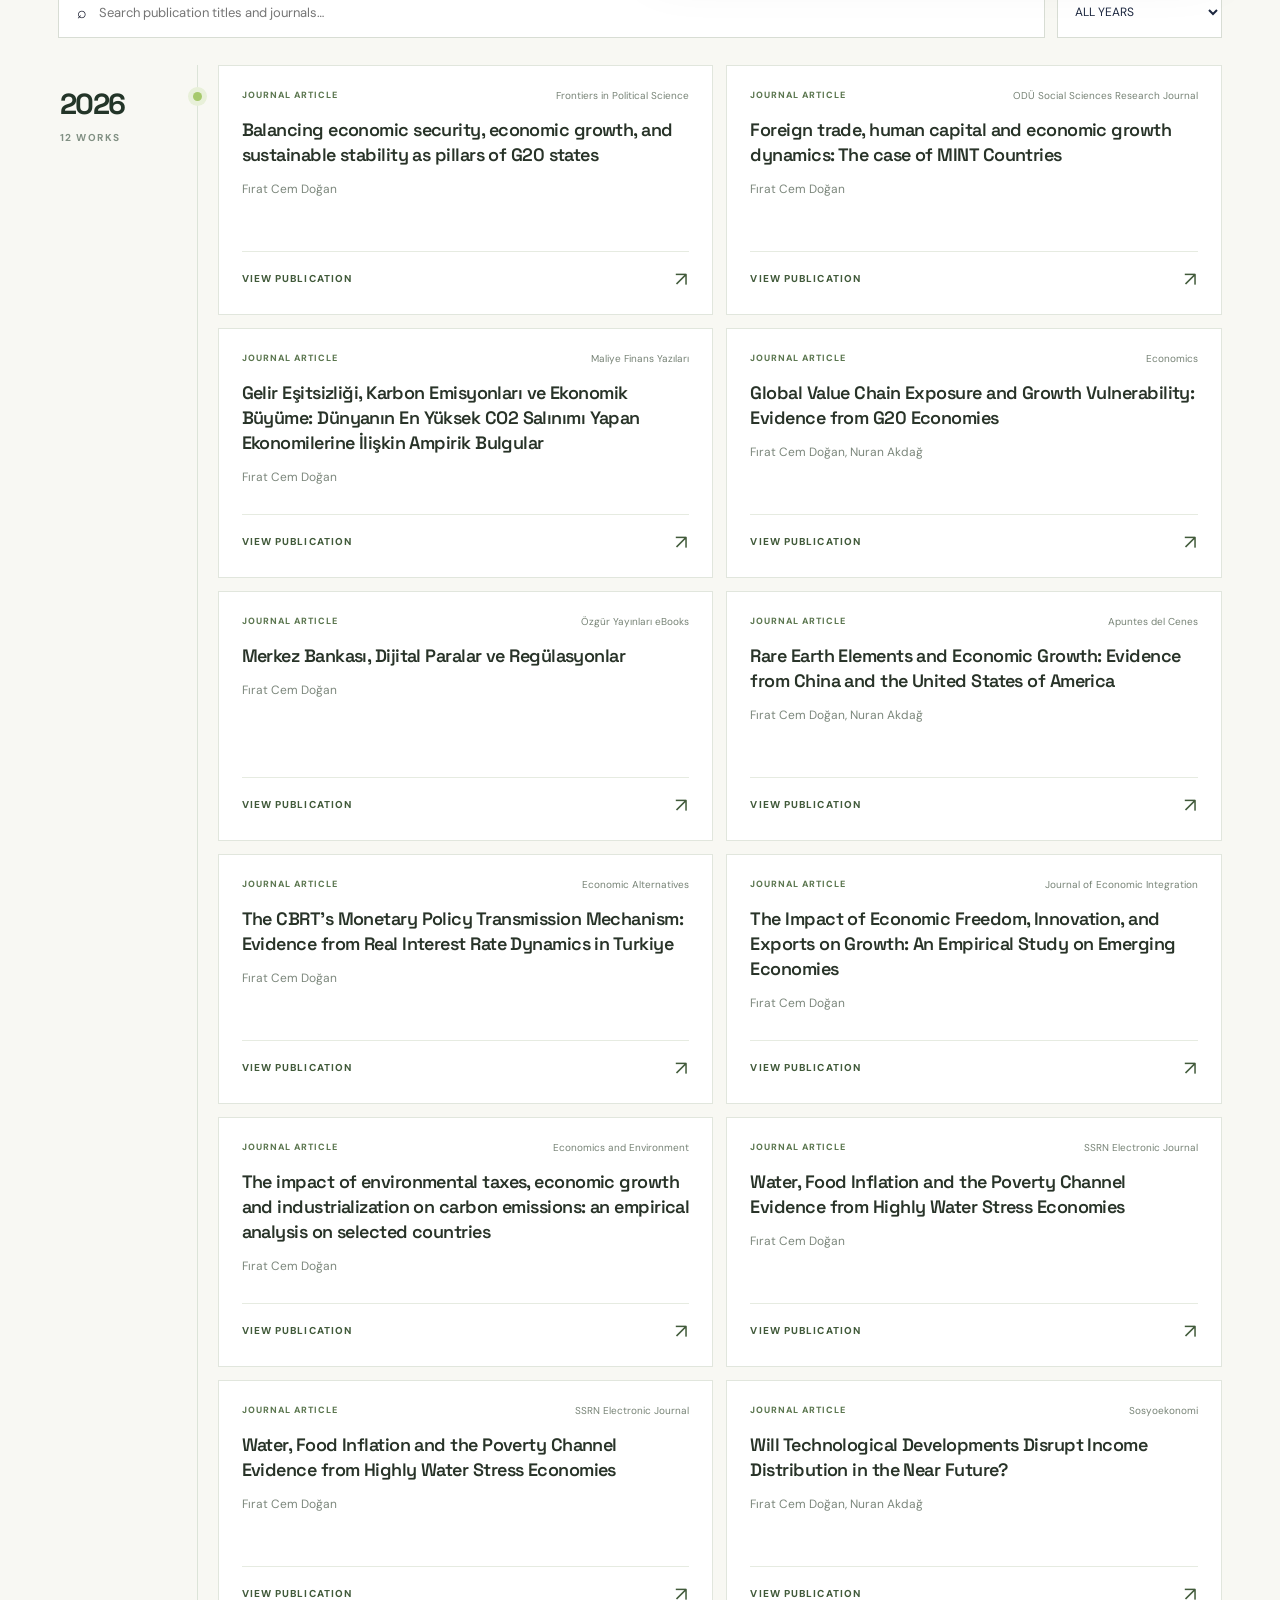
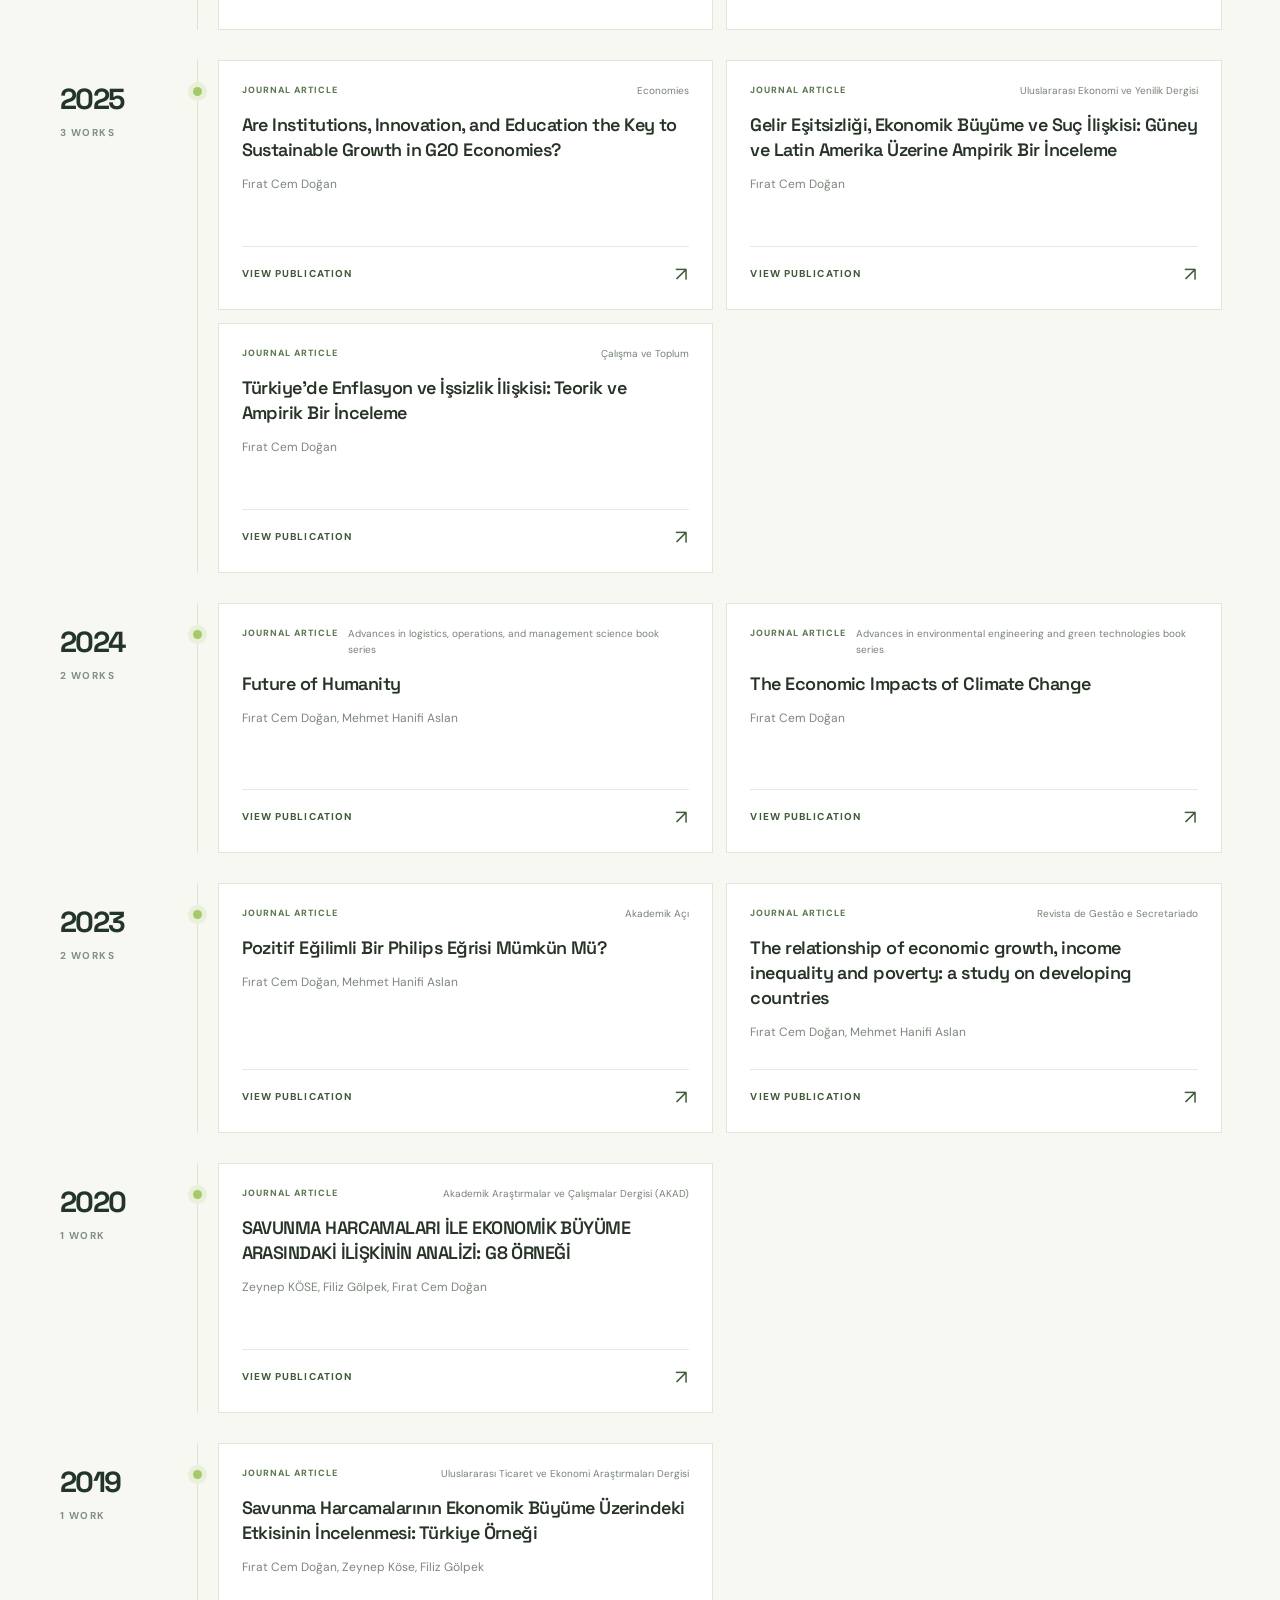
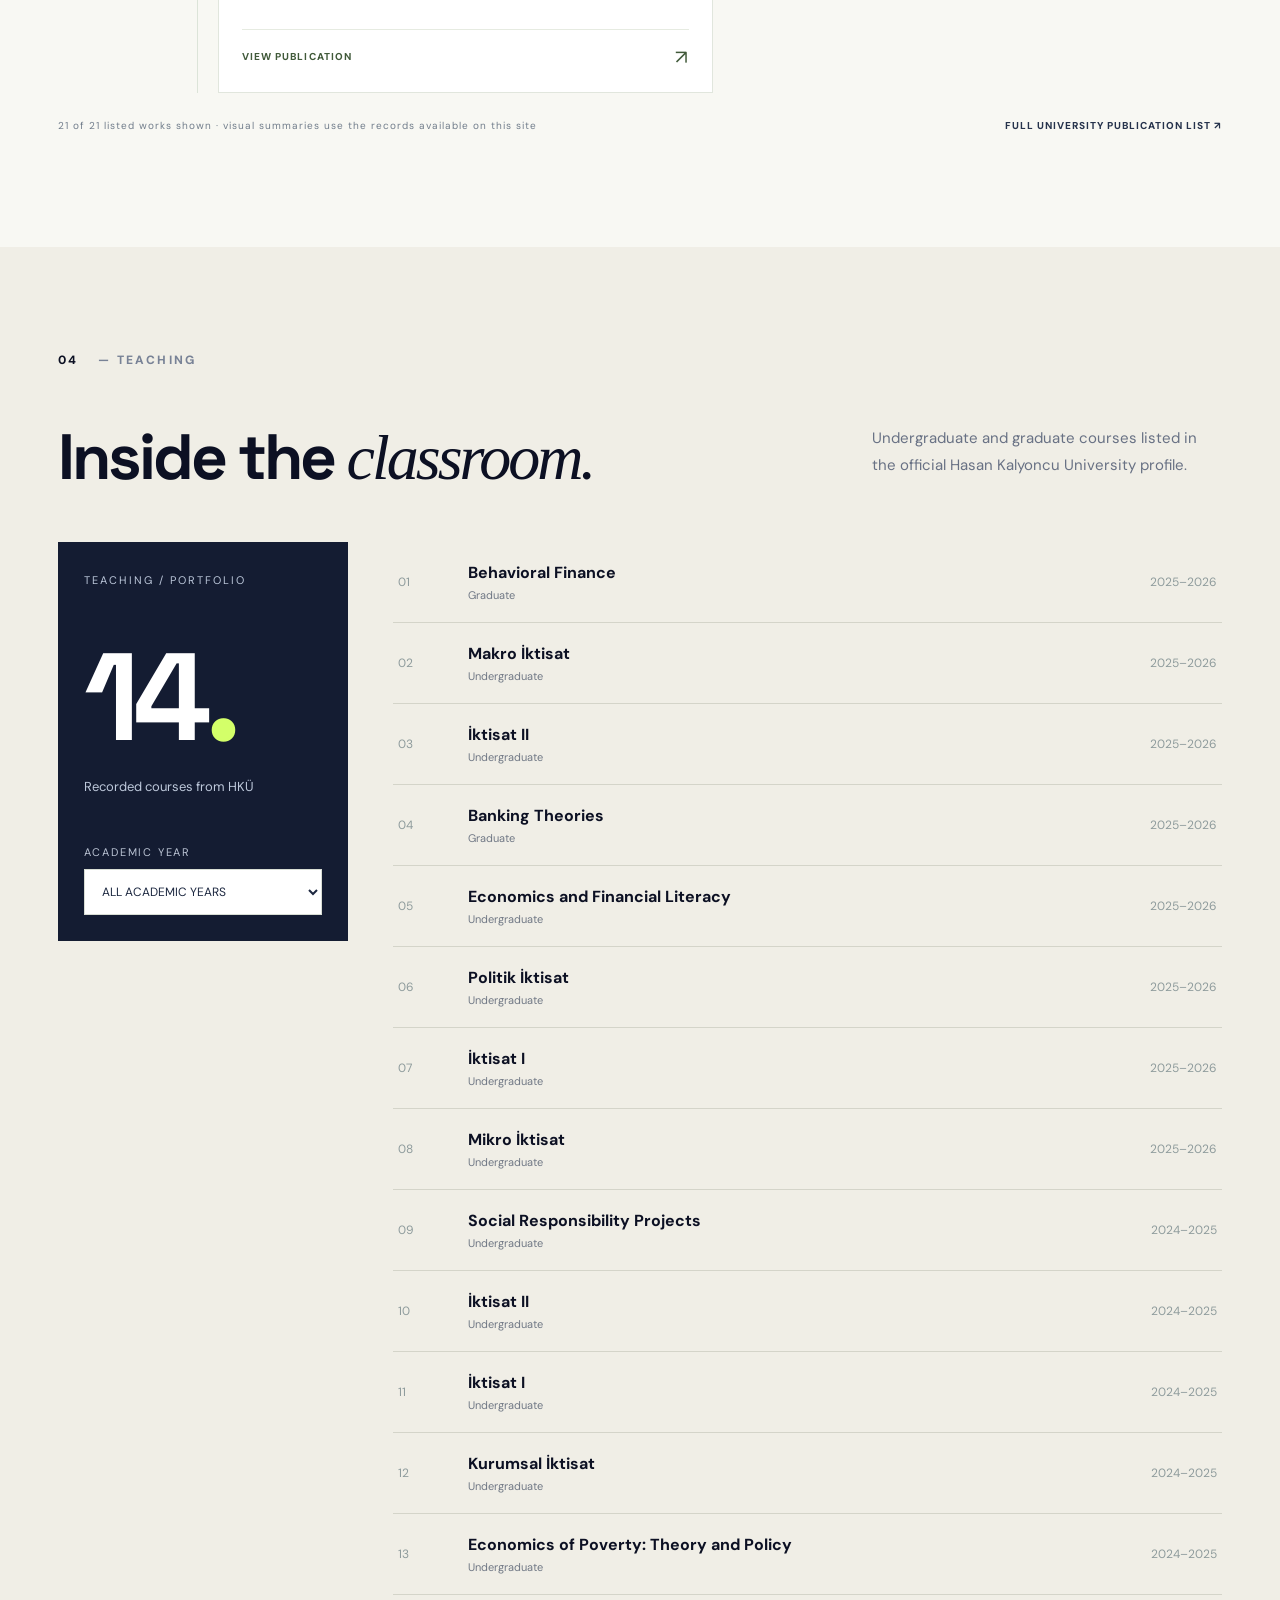
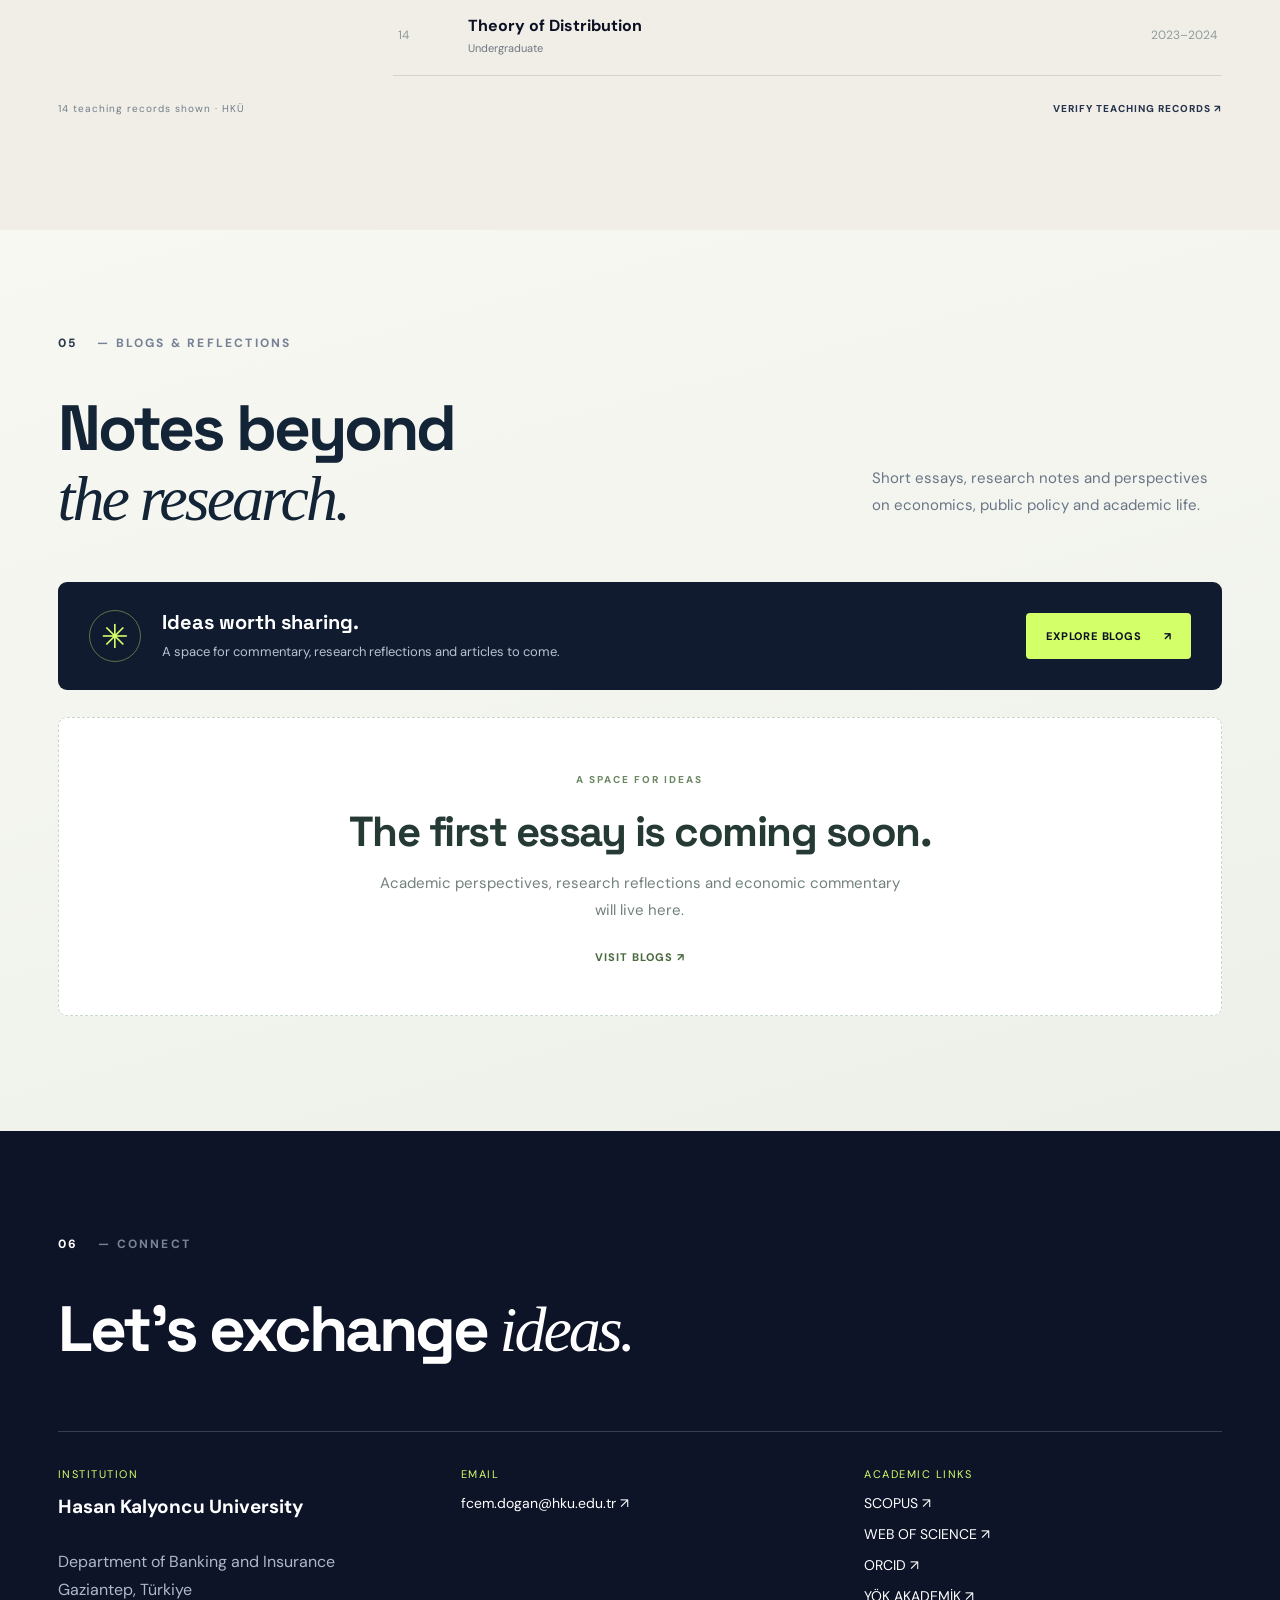
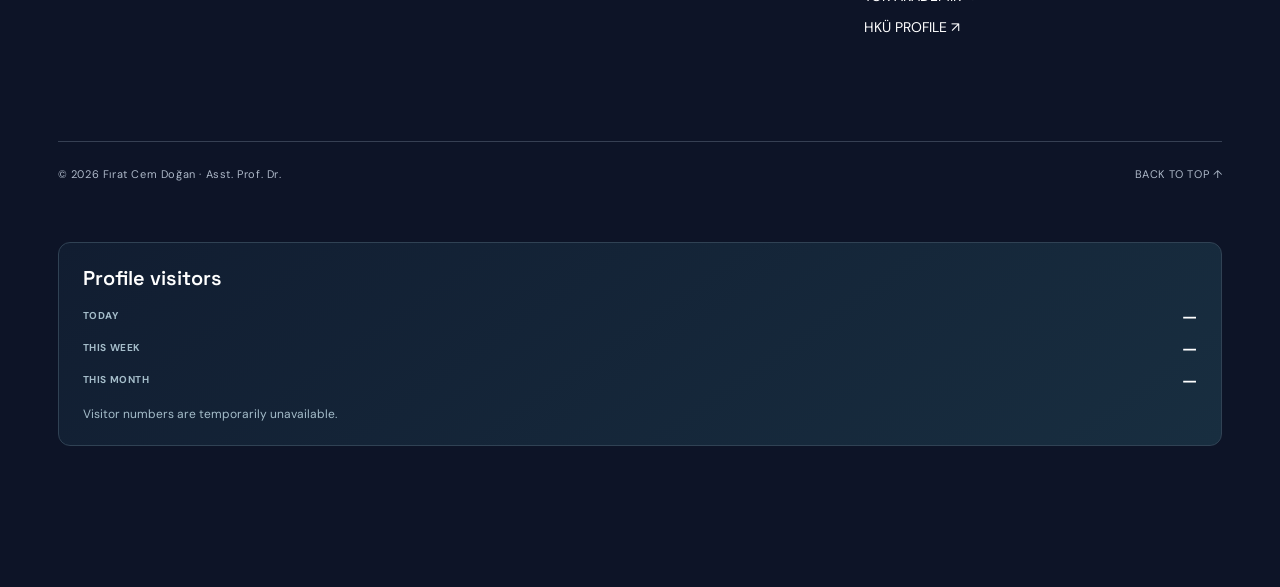
==== commit e4d2cafc: "Remove alternate domain link from index.html" ====
--- a/index.html
+++ b/index.html
@@ -42,7 +42,6 @@
 <p class="tagline">My academic work explores macroeconomics, economic growth, development economics and economic policy through empirical inquiry.</p>
 <div class="hero-actions"><a href="#publications" class="primary">EXPLORE PUBLICATIONS <span>↗</span></a><a href="cv.html" class="secondary">VIEW ACADEMIC CV <span>→</span></a></div>
 <div class="hero-links"><span>ACADEMIC PROFILES</span><a target="_blank" rel="noopener noreferrer" href="https://www.scopus.com/authid/detail.uri?authorId=59063154900">SCOPUS ↗</a><a target="_blank" rel="noopener noreferrer" href="https://www.webofscience.com/wos/author/record/ITV-3612-2023">WEB OF SCIENCE ↗</a><a target="_blank" rel="noopener noreferrer" href="https://orcid.org/0000-0002-2398-1484">ORCID ↗</a><a target="_blank" rel="noopener noreferrer" href="https://akademik.yok.gov.tr/academician-details?authorGuidId=477B29C74BDA99ED">YÖK ↗</a></div>
-<p class="alternate-domain">ALTERNATE WEB ADDRESS <span>✳</span> <a href="https://firatcemdogan.com.tr/" target="_blank" rel="noopener noreferrer">firatcemdogan.com.tr ↗</a></p>
 </div>
 <div class="hero-right">
   <div class="portrait">
@@ -81,7 +80,7 @@
 <div id="blog-preview" class="blog-preview" aria-live="polite"><p class="blog-empty">The first blog posts will appear here.</p></div>
 </div></section>
 <section class="section dark contact" id="contact"><div class="wrap"><div class="section-index">06 <span>— CONNECT</span></div><h2>Let's exchange <em>ideas.</em></h2><div class="contact-grid"><div><span>INSTITUTION</span><strong>Hasan Kalyoncu University</strong><p>Department of Banking and Insurance<br>Gaziantep, Türkiye</p></div><div><span>EMAIL</span><a href="mailto:fcem.dogan@hku.edu.tr">fcem.dogan@hku.edu.tr ↗</a></div><div><span>ACADEMIC LINKS</span><a href="https://www.scopus.com/authid/detail.uri?authorId=59063154900" target="_blank" rel="noopener noreferrer">SCOPUS ↗</a><a href="https://www.webofscience.com/wos/author/record/ITV-3612-2023" target="_blank" rel="noopener noreferrer">WEB OF SCIENCE ↗</a><a href="https://orcid.org/0000-0002-2398-1484" target="_blank" rel="noopener noreferrer">ORCID ↗</a><a href="https://akademik.yok.gov.tr/academician-details?authorGuidId=477B29C74BDA99ED" target="_blank" rel="noopener noreferrer">YÖK AKADEMİK ↗</a><a href="https://profil.hku.edu.tr/akademik/firat-cem-dogan/" target="_blank" rel="noopener noreferrer">HKÜ PROFILE ↗</a></div></div>
-<footer><span>© 2026 Fırat Cem Doğan · Asst. Prof. Dr.</span><span><a href="https://firatcemdogan.com.tr/" target="_blank" rel="noopener noreferrer" title="Alternate academic website address">FIRATCEMDOGAN.COM.TR ↗</a> <i>✳</i> <a href="#home">BACK TO TOP ↑</a></span></footer>
+<footer><span>© 2026 Fırat Cem Doğan · Asst. Prof. Dr.</span><span><a href="#home">BACK TO TOP ↑</a></span></footer>
 <section class="visitor-panel" id="profile-visitors" aria-labelledby="visitor-title" style="background:linear-gradient(145deg,#111d31,#182e40);color:#fff;border-color:#304254;scroll-margin-top:100px">
     <h3 id="visitor-title">Profile visitors</h3>
     <div class="visitor-chart">
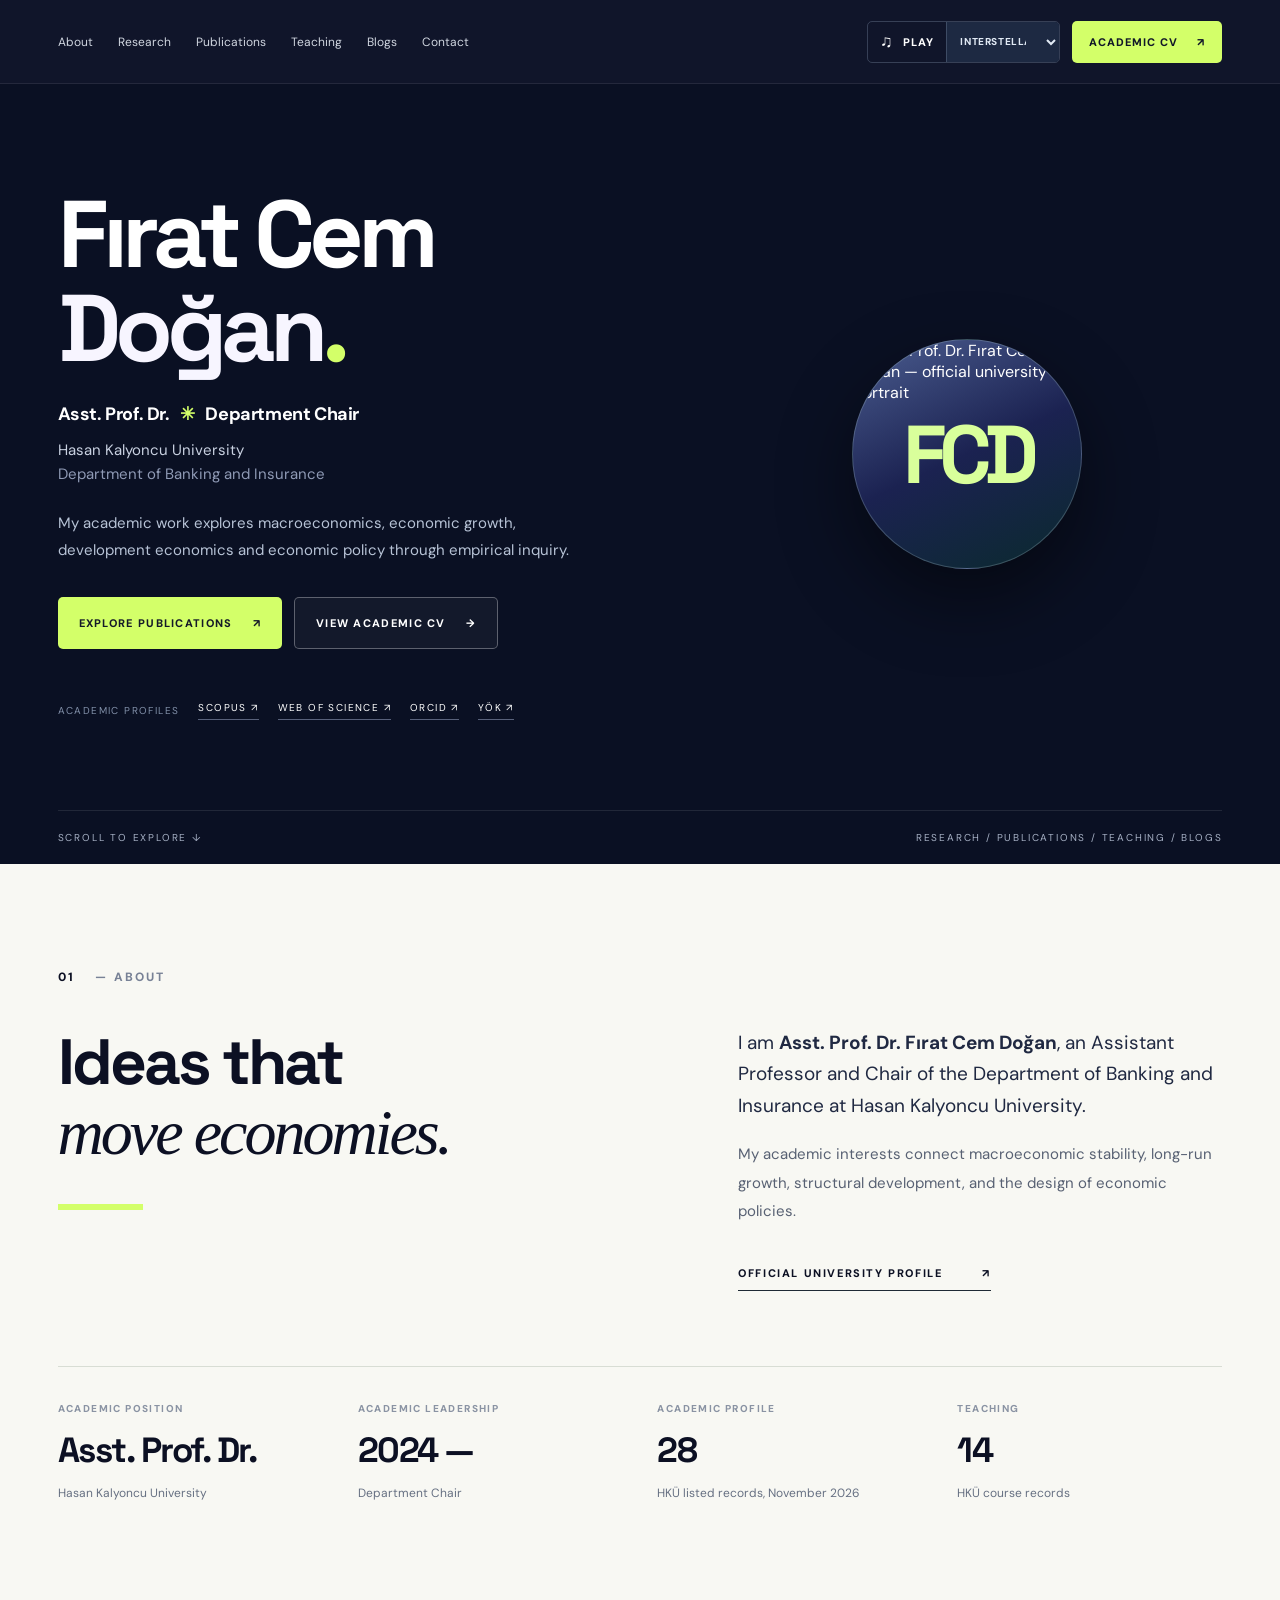
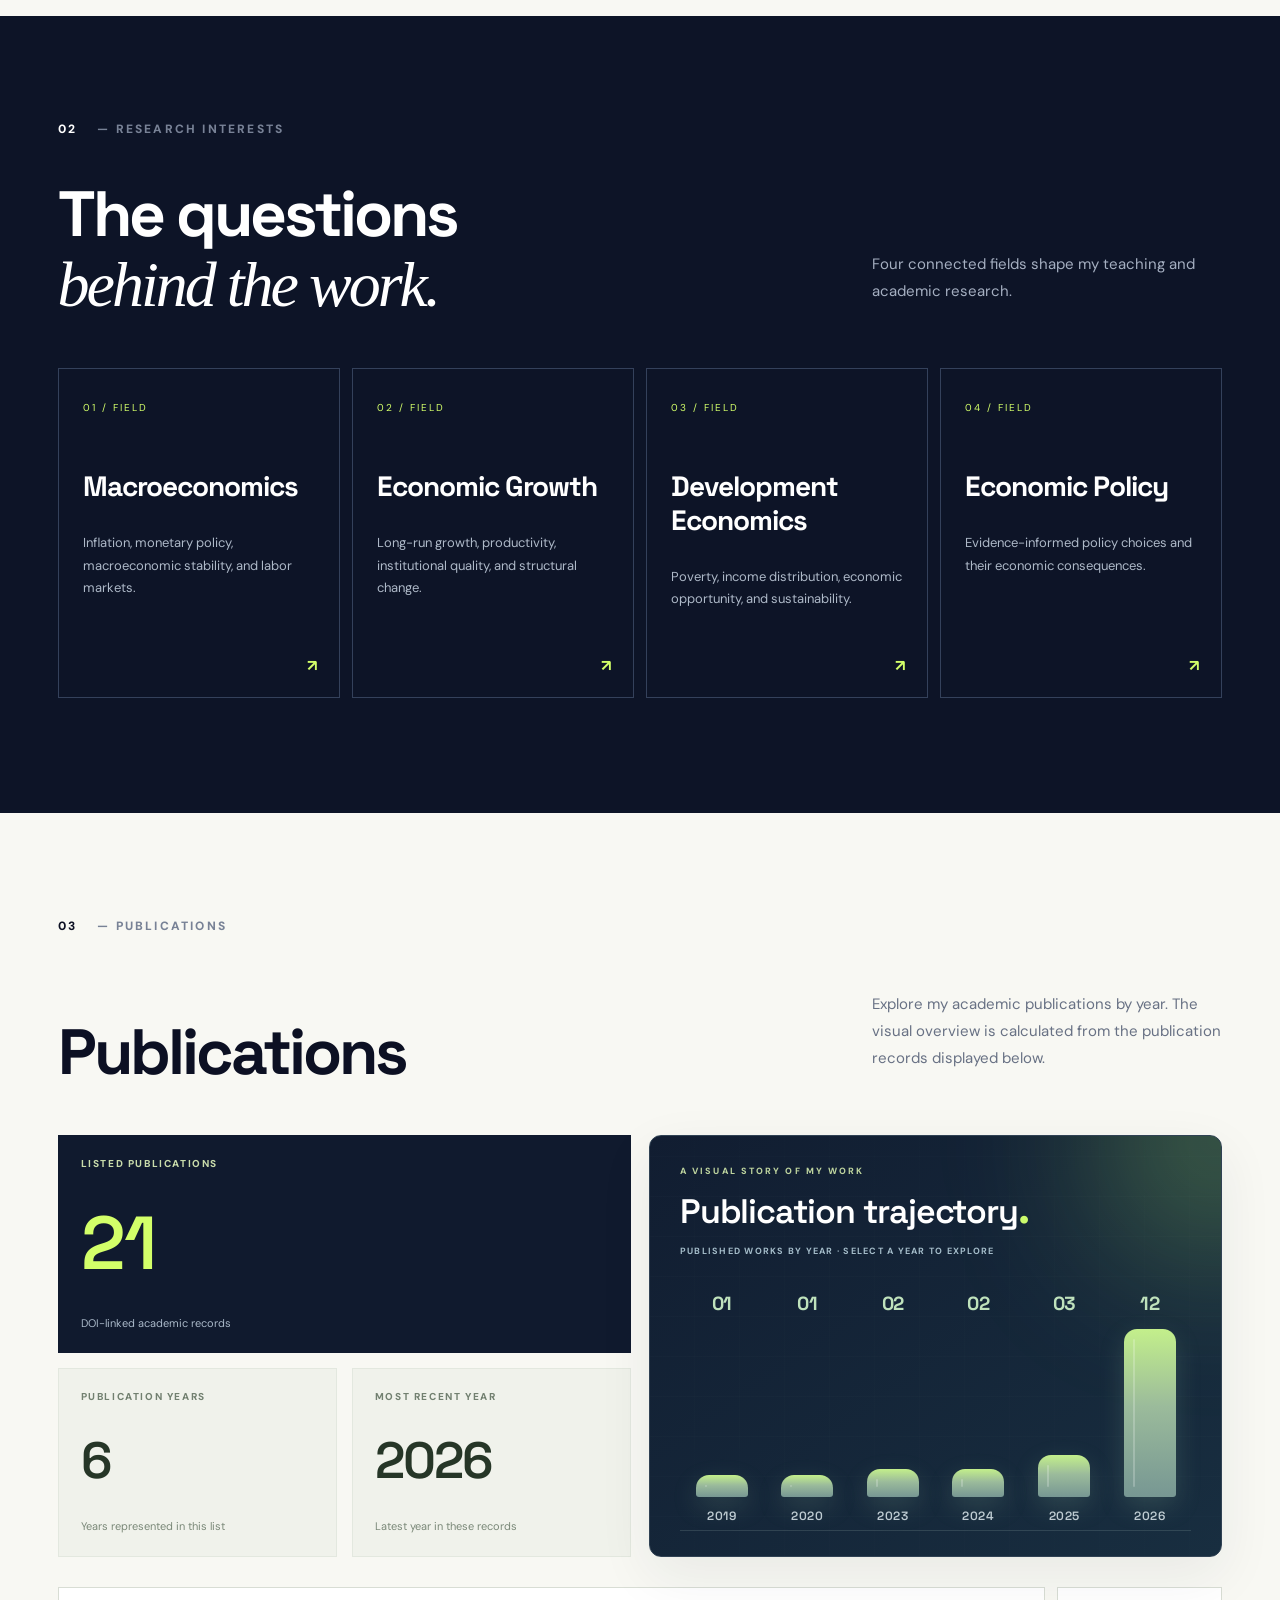
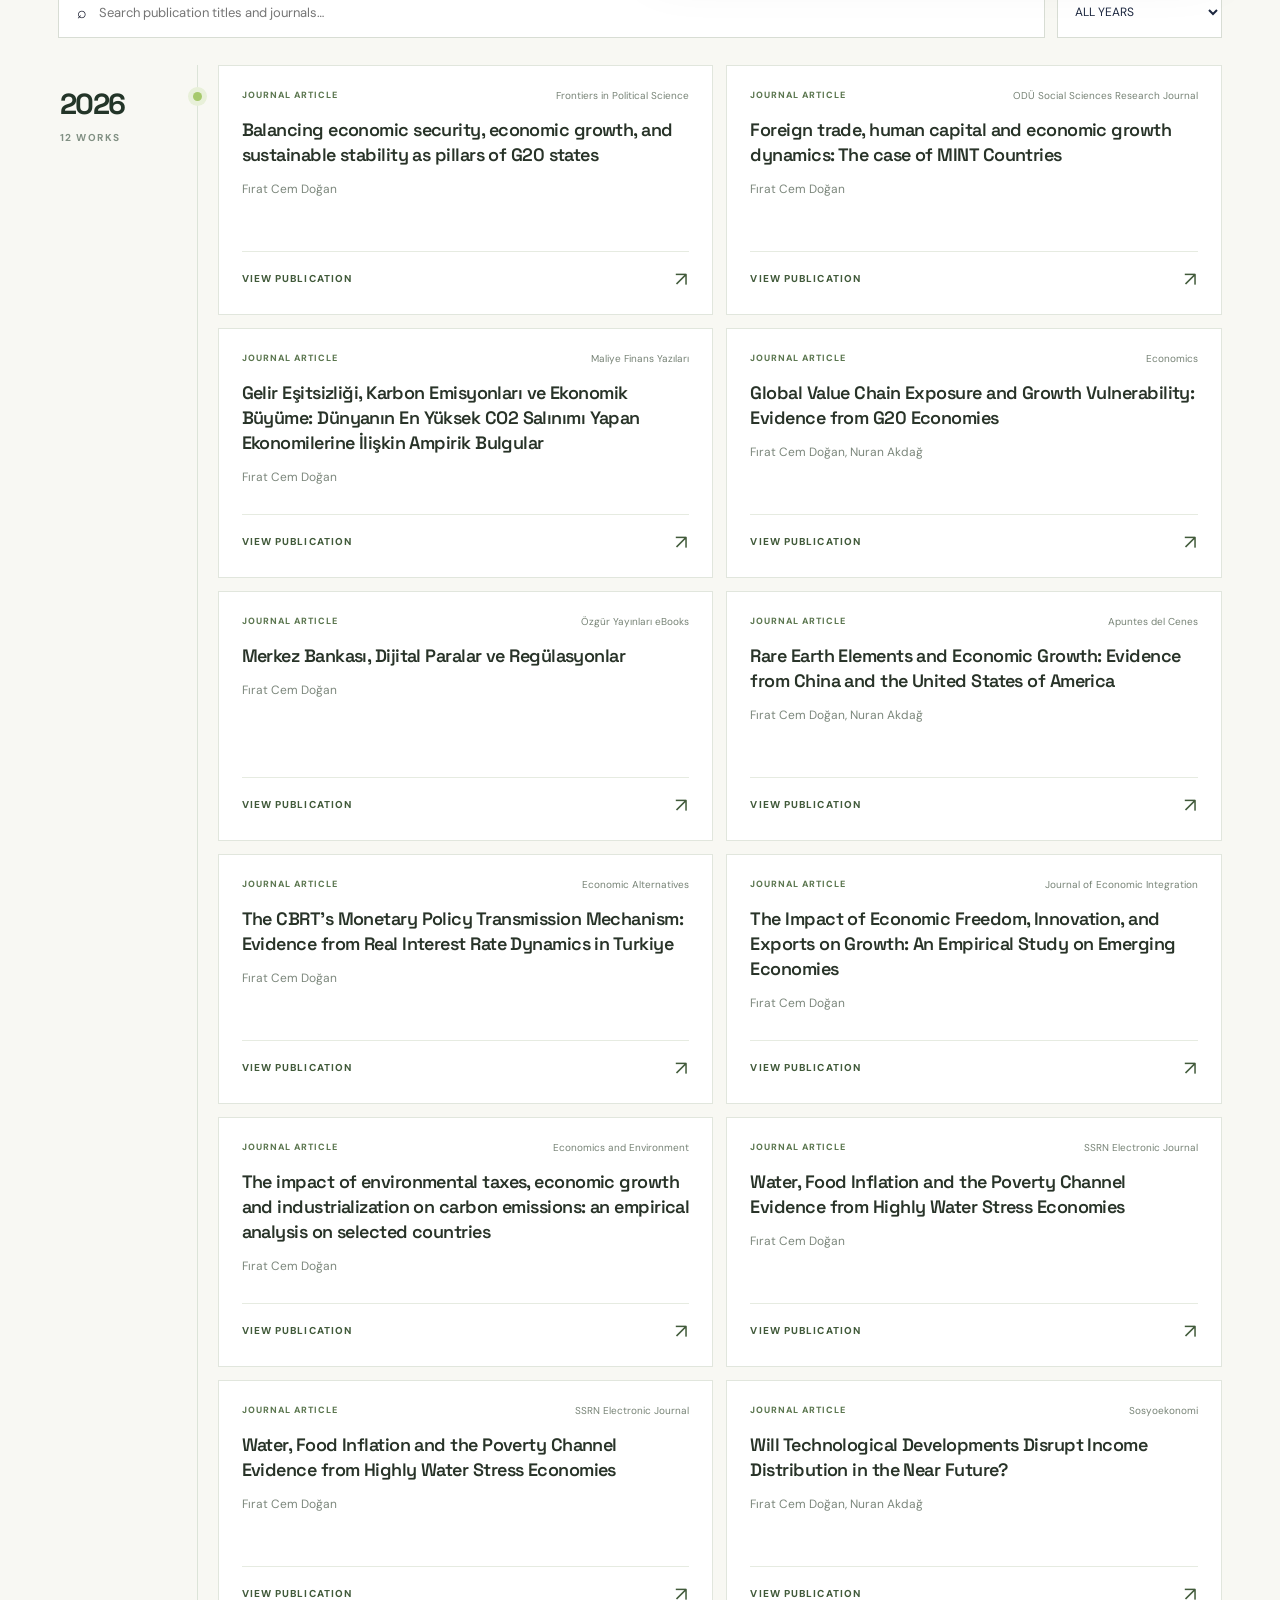
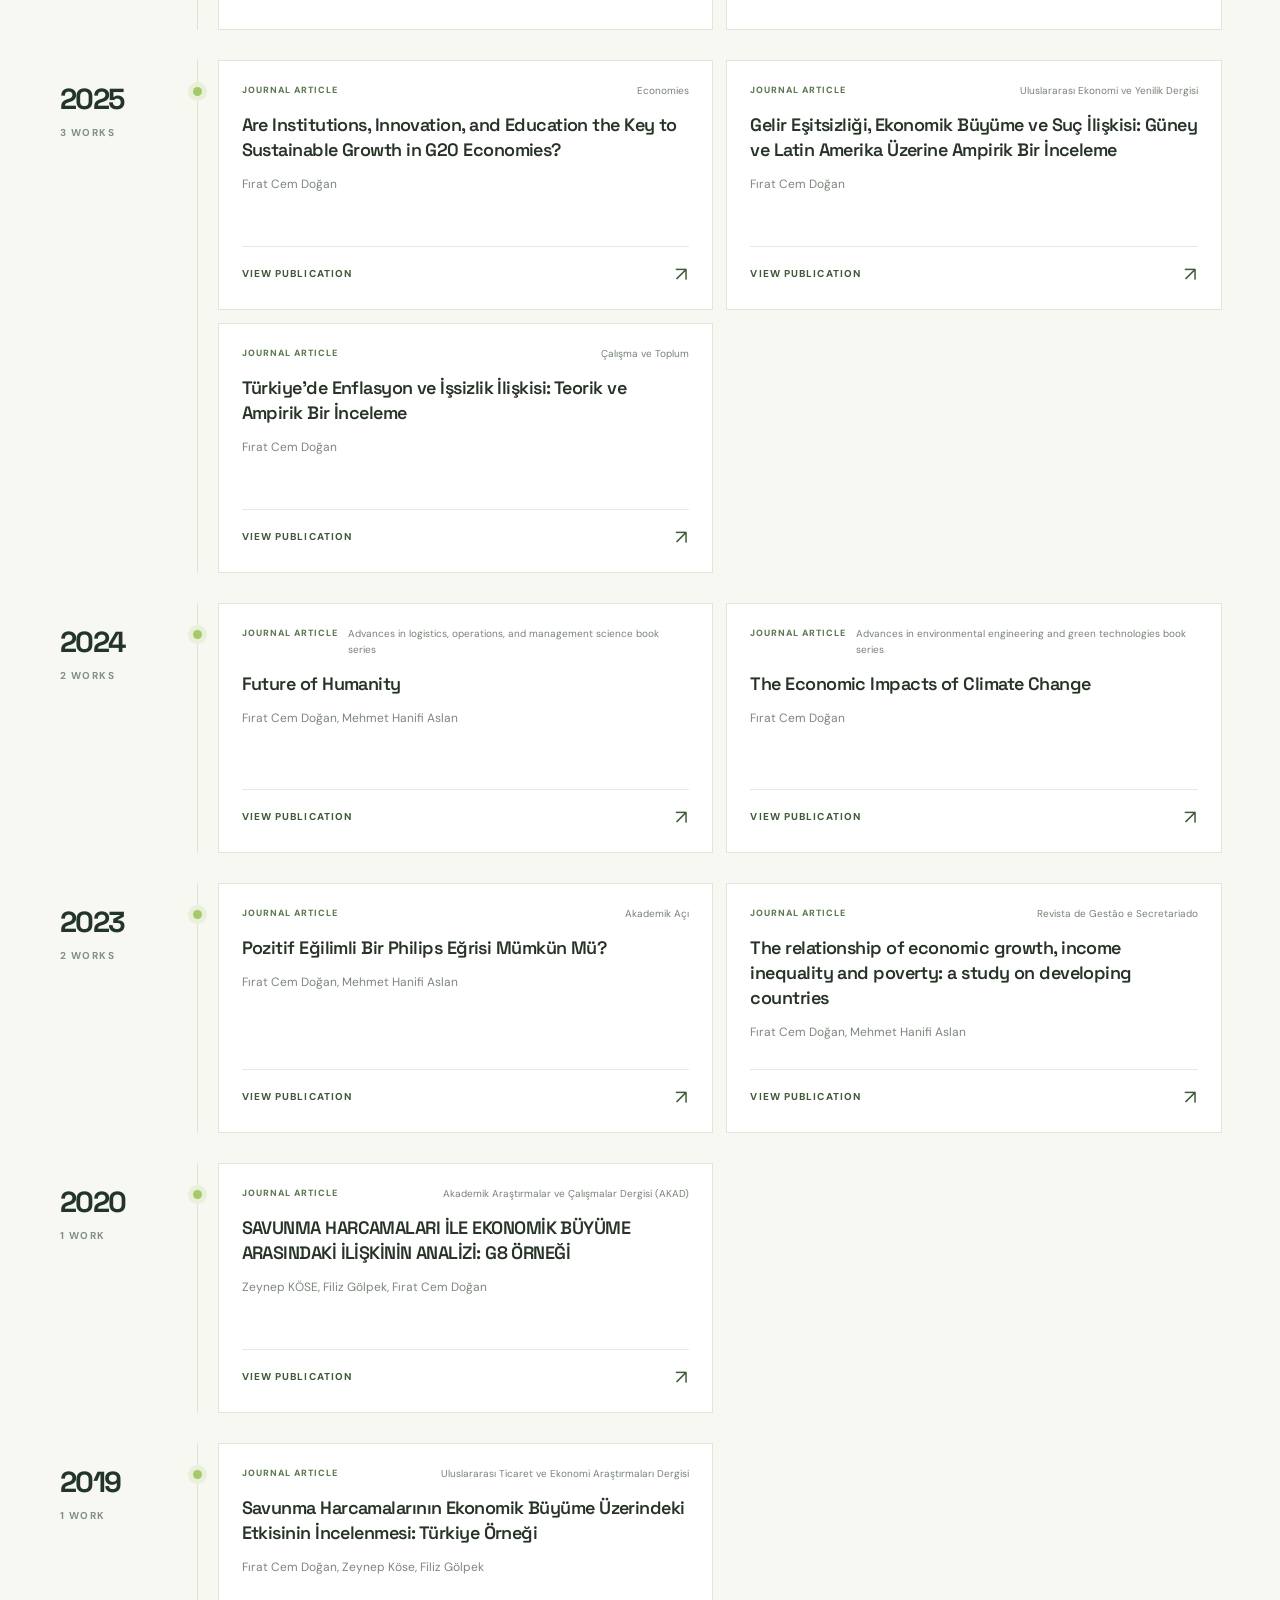
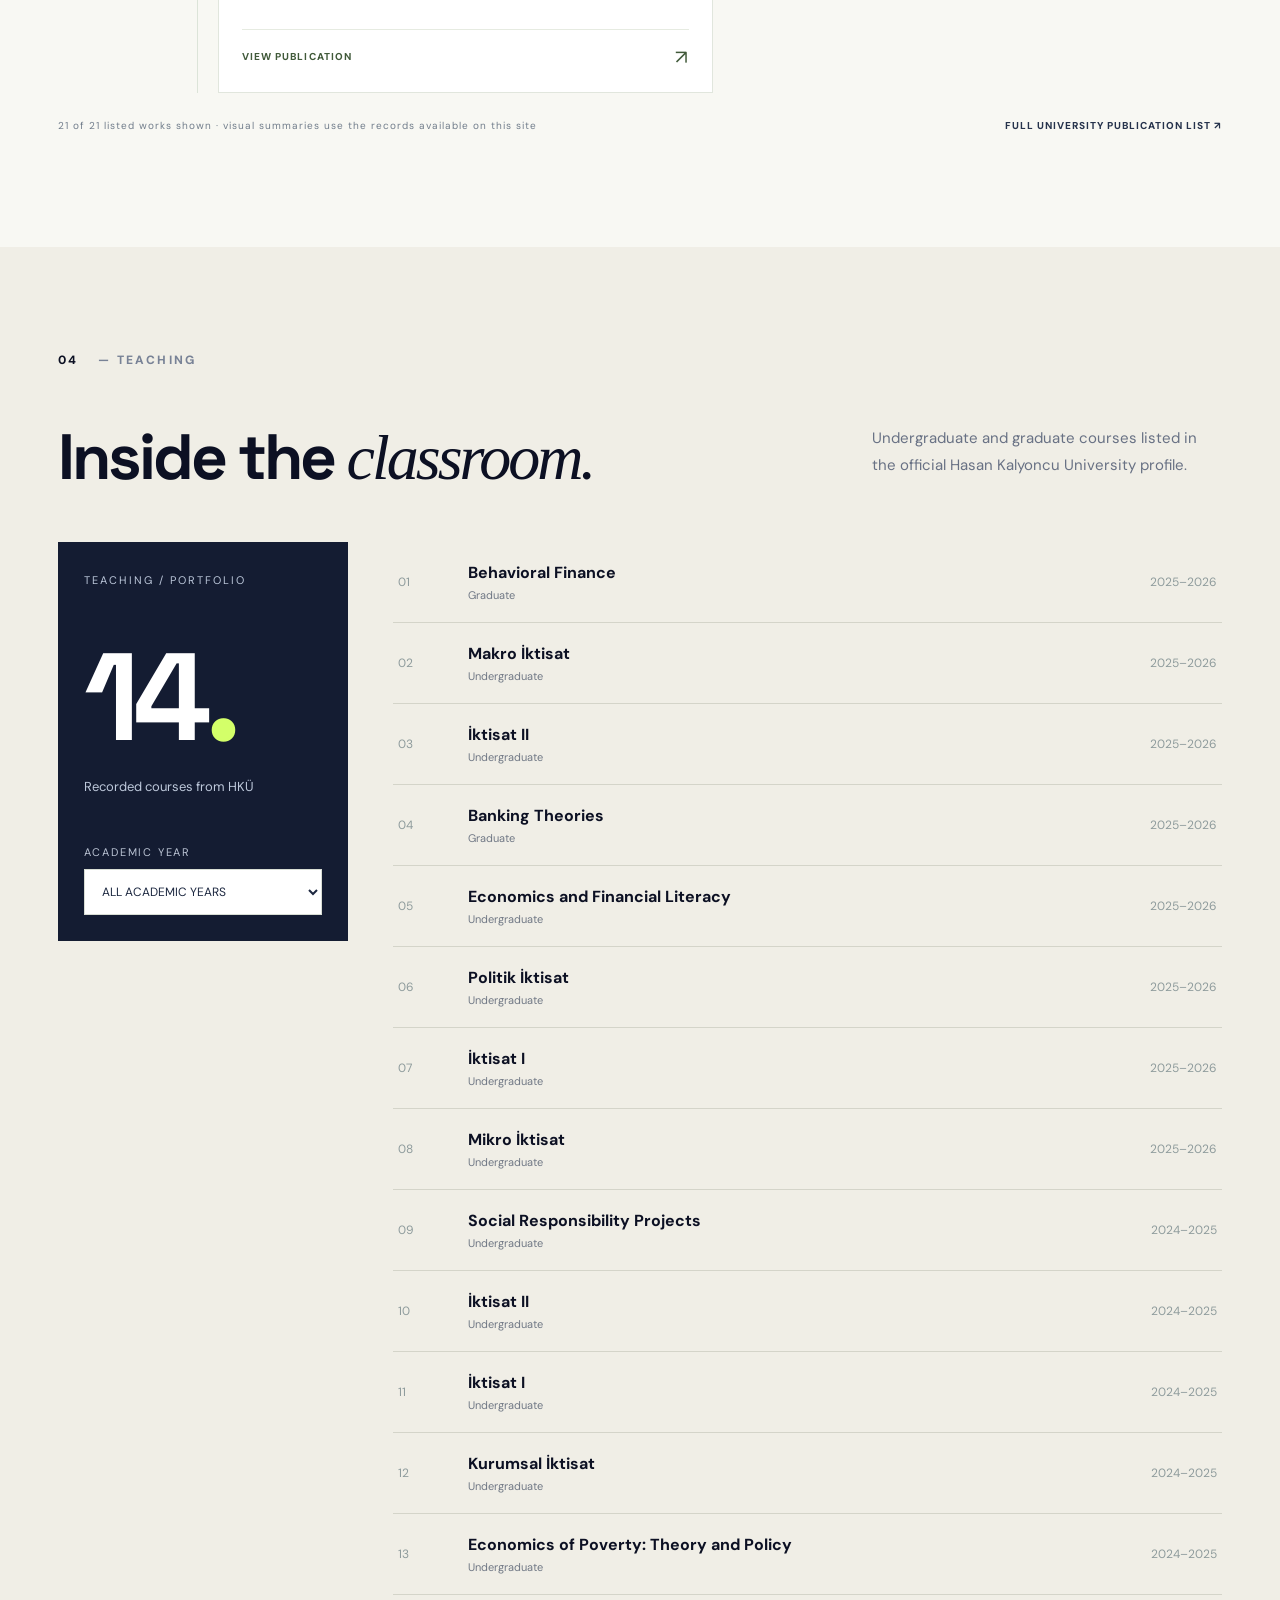
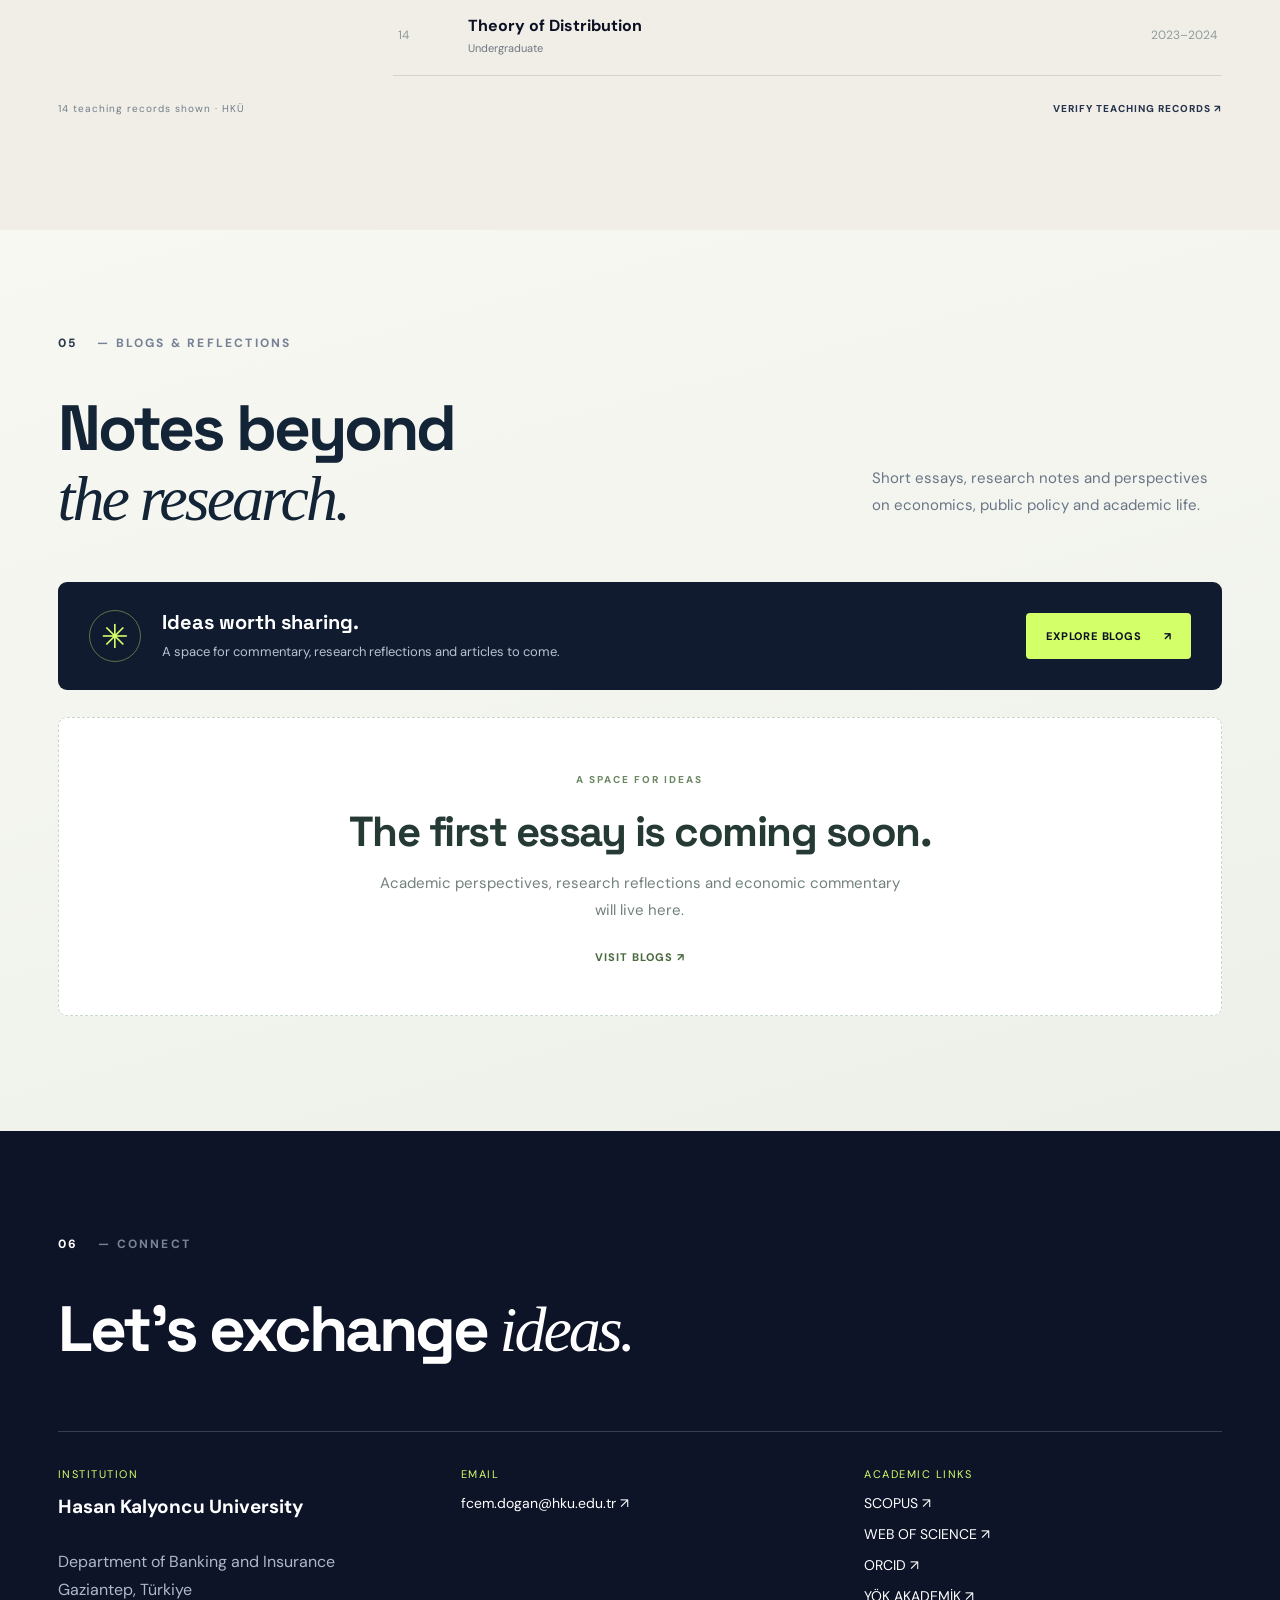
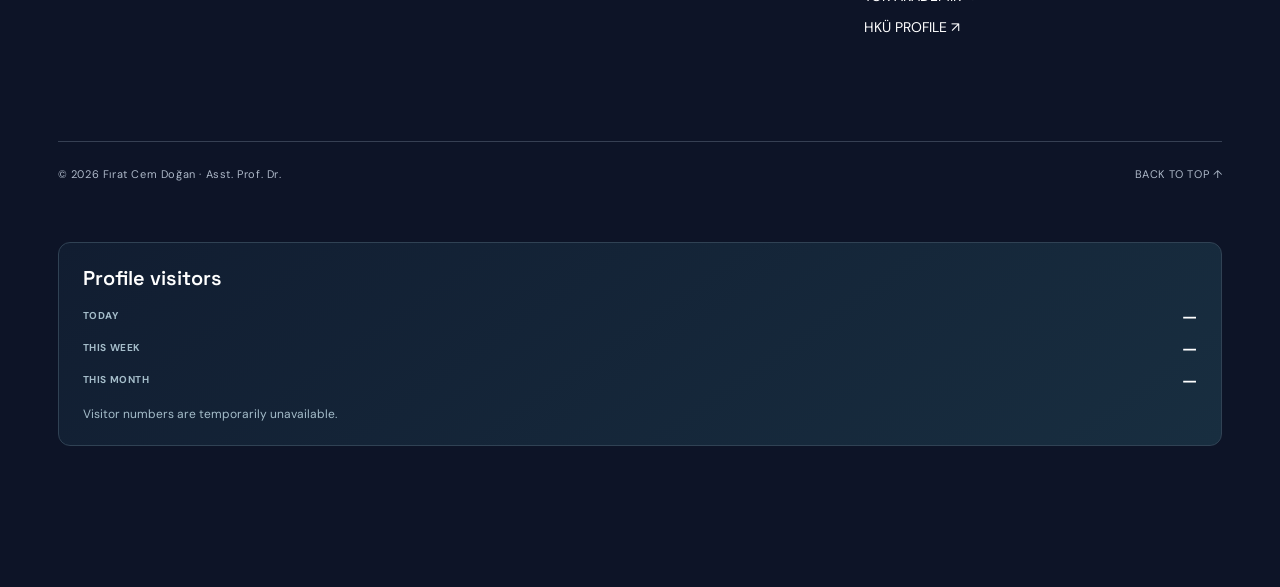
==== commit 23f37527: "Use Academic Portfolio in homepage metadata" ====
--- a/index.html
+++ b/index.html
@@ -7,18 +7,18 @@
 <meta name="robots" content="index,follow,max-image-preview:large">
 <meta property="og:type" content="profile">
 <meta property="og:url" content="https://firatcemdogan.com/">
-<meta property="og:title" content="Fırat Cem Doğan | Academic Website | Hasan Kalyoncu University">
+<meta property="og:title" content="Fırat Cem Doğan | Academic Portfolio | Hasan Kalyoncu University">
 <meta property="og:description" content="Academic publications, research, teaching and CV of Asst. Prof. Dr. Fırat Cem Doğan.">
 
 <meta charset="utf-8"><meta name="viewport" content="width=device-width,initial-scale=1">
 <meta name="theme-color" content="#0b1022">
 <meta name="description" content="Asst. Prof. Dr. Fırat Cem Doğan — Assistant Professor and Department Chair at Hasan Kalyoncu University. Publications, teaching and academic CV.">
-<title>Fırat Cem Doğan | Academic Website | Hasan Kalyoncu University</title>
+<title>Fırat Cem Doğan | Academic Portfolio | Hasan Kalyoncu University</title>
 <link rel="icon" href="assets/favicon.svg" type="image/svg+xml">
 <link rel="preconnect" href="https://fonts.googleapis.com"><link rel="preconnect" href="https://fonts.gstatic.com" crossorigin>
 <link href="https://fonts.googleapis.com/css2?family=DM+Sans:wght@400;500;600;700;800&family=Space+Grotesk:wght@400;500;600;700&display=swap" rel="stylesheet">
-<link rel="stylesheet" href="styles.css?v=alternate-domain-1"><script src="site.js?v=streaming-mp3-1" defer></script><script src="analytics.js?v=3" defer></script><script src="blog-preview.js?v=1" defer></script>
-<script type="application/ld+json">{"@context":"https://schema.org","@graph":[{"@type":"ProfilePage","@id":"https://firatcemdogan.com/#profile","url":"https://firatcemdogan.com/","name":"Fırat Cem Doğan | Academic Website","mainEntity":{"@id":"https://firatcemdogan.com/#person"},"isPartOf":{"@id":"https://firatcemdogan.com/#website"}},{"@type":"Person","@id":"https://firatcemdogan.com/#person","name":"Fırat Cem Doğan","honorificPrefix":"Asst. Prof. Dr.","jobTitle":"Assistant Professor and Department Chair","url":"https://firatcemdogan.com/","description":"Assistant Professor and Department Chair at Hasan Kalyoncu University. Research in macroeconomics, economic growth, development economics, and economic policy.","worksFor":{"@type":"CollegeOrUniversity","name":"Hasan Kalyoncu University","url":"https://www.hku.edu.tr/"},"affiliation":{"@type":"CollegeOrUniversity","name":"Hasan Kalyoncu University"},"knowsAbout":["Macroeconomics","Economic Growth","Development Economics","Economic Policy"],"sameAs":["https://profil.hku.edu.tr/akademik/firat-cem-dogan/","https://www.scopus.com/authid/detail.uri?authorId=59063154900","https://orcid.org/0000-0002-2398-1484","https://www.webofscience.com/wos/author/record/ITV-3612-2023","https://akademik.yok.gov.tr/academician-details?authorGuidId=477B29C74BDA99ED"]},{"@type":"WebSite","@id":"https://firatcemdogan.com/#website","url":"https://firatcemdogan.com/","name":"Fırat Cem Doğan — Academic Website","inLanguage":"en","author":{"@id":"https://firatcemdogan.com/#person"}}]}</script>
+<link rel="stylesheet" href="styles.css?v=round-portrait-1"><script src="site.js?v=streaming-mp3-1" defer></script><script src="analytics.js?v=3" defer></script><script src="blog-preview.js?v=1" defer></script>
+<script type="application/ld+json">{"@context":"https://schema.org","@graph":[{"@type":"ProfilePage","@id":"https://firatcemdogan.com/#profile","url":"https://firatcemdogan.com/","name":"Fırat Cem Doğan | Academic Portfolio","mainEntity":{"@id":"https://firatcemdogan.com/#person"},"isPartOf":{"@id":"https://firatcemdogan.com/#website"}},{"@type":"Person","@id":"https://firatcemdogan.com/#person","name":"Fırat Cem Doğan","honorificPrefix":"Asst. Prof. Dr.","jobTitle":"Assistant Professor and Department Chair","url":"https://firatcemdogan.com/","description":"Assistant Professor and Department Chair at Hasan Kalyoncu University. Research in macroeconomics, economic growth, development economics, and economic policy.","worksFor":{"@type":"CollegeOrUniversity","name":"Hasan Kalyoncu University","url":"https://www.hku.edu.tr/"},"affiliation":{"@type":"CollegeOrUniversity","name":"Hasan Kalyoncu University"},"knowsAbout":["Macroeconomics","Economic Growth","Development Economics","Economic Policy"],"sameAs":["https://profil.hku.edu.tr/akademik/firat-cem-dogan/","https://www.scopus.com/authid/detail.uri?authorId=59063154900","https://orcid.org/0000-0002-2398-1484","https://www.webofscience.com/wos/author/record/ITV-3612-2023","https://akademik.yok.gov.tr/academician-details?authorGuidId=477B29C74BDA99ED"]},{"@type":"WebSite","@id":"https://firatcemdogan.com/#website","url":"https://firatcemdogan.com/","name":"Fırat Cem Doğan — Academic Portfolio","inLanguage":"en","author":{"@id":"https://firatcemdogan.com/#person"}}]}</script>
 </head>
 <body>
 <a class="skip" href="#main">Skip to content</a>
--- a/styles.css
+++ b/styles.css
@@ -104,10 +104,16 @@
 
 
 .hero-right{display:flex;flex-direction:row;align-items:center;justify-content:center;gap:13px;min-width:0}
-.hero-right .portrait{width:282px;height:382px;flex:0 0 282px;border-radius:148px 148px 16px 16px}
-@media(max-width:1180px){.hero-right{gap:9px}.hero-right .portrait{width:248px;height:335px;flex-basis:248px;border-radius:127px 127px 13px 13px}}
-@media(max-width:820px){.hero-right{gap:18px}.hero-right .portrait{width:275px;height:365px;flex-basis:275px}}
-@media(max-width:580px){.hero-right{flex-direction:column;gap:23px;min-height:0;padding:15px 0 5px}.hero-right .portrait{width:min(100%,265px);height:340px;flex:0 0 auto;border-radius:140px 140px 12px 12px}}
+.hero-right .portrait {
+  width: min(100%, 230px);
+  height: auto;
+  aspect-ratio: 1;
+  flex: 0 1 auto;
+  border-radius: 50%;
+}
+@media(max-width:1180px){.hero-right{gap:9px}.hero-right .portrait{width:min(100%,205px)}}
+@media(max-width:820px){.hero-right{gap:18px}}
+@media(max-width:580px){.hero-right{flex-direction:column;gap:23px;min-height:0;padding:15px 0 5px}.hero-right .portrait{width:min(100%,185px)}}
 /* BLOGS / editorial collection */
 .blogs-section{background:linear-gradient(165deg,#f8f8f3,#edf0e9);color:#142437}
 .blogs-section .split-head>p{color:#697586}
